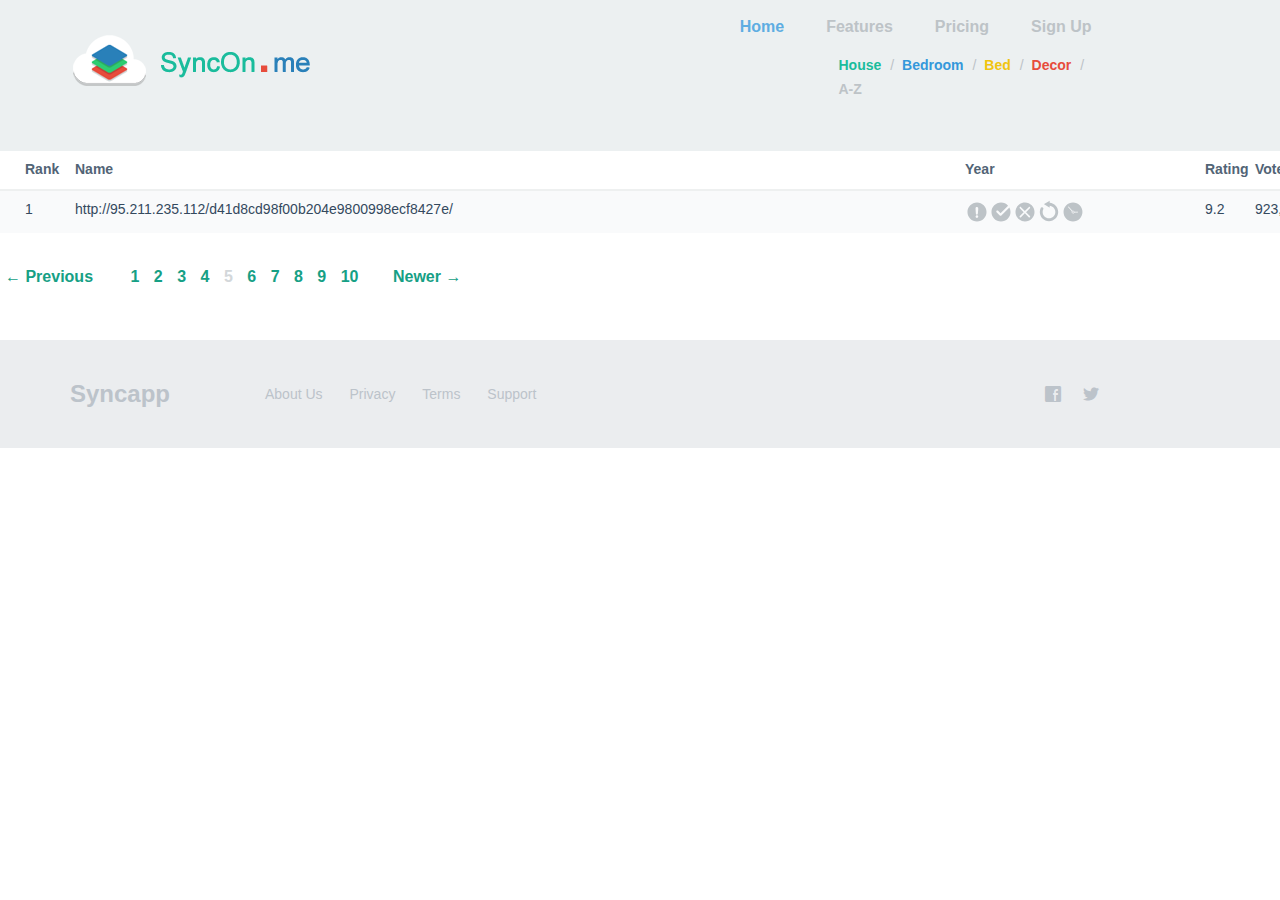
==== admin_zone.html @ dde955cc "Add wait icon and minor changes" ====
<!DOCTYPE html>
<html>
  <head>
    <meta http-equiv="Content-Type" content="text/html; charset=UTF-8">
    <script data-turbolinks-track="true" src="./libs/js/jquery.js"></script>
    <script data-turbolinks-track="true" src="https://maxcdn.bootstrapcdn.com/bootstrap/3.3.2/js/bootstrap.min.js"></script>
    <link rel="stylesheet" href="https://maxcdn.bootstrapcdn.com/bootstrap/3.3.2/css/bootstrap.min.css">
    <link data-turbolinks-track="true" href="./libs/css/flatuipro.css?body=1" media="all" rel="stylesheet">
    <style type="text/css"></style>
  </head>
  <body>
    <div style="background-color: #ECF0F1">
      <div class="container">
        <nav class="navbar navbar-default" role="navigation">
          <div class="row">
            <div class="col-xs-3 vcenter">
              <img alt="Cloud" src="./libs/img/logo.png">
            </div><!--
            --><div class="col-xs-8 vcenter">
              <div class="dropdown visible-xs pull-right">
                <div class="btn-group">
                  <button class="btn btn-primary">Dropdown</button>
                  <button class="btn btn-primary dropdown-toggle" data-toggle="dropdown">
                  <span class="caret"></span>
                  </button>
                  <ul class="dropdown-menu" role="menu">
                    <li><a href="#fakelink">Sub Menu Element</a></li>
                    <li><a href="#fakelink">Sub Menu Element</a></li>
                    <li><a href="#fakelink">Sub Menu Element</a></li>
                  </ul>
                </div>
              </div>
              <ul class="nav navbar-nav pull-right hidden-xs">
                <li class="active"><a href="#fakelink">Home</a></li>
                <li><a href="#fakelink">Features</a></li>
                <li><a href="#fakelink">Pricing</a></li>
                <li><a href="#fakelink">Sign Up</a></li>
              </ul>
              <div class="row" style="margin-top: -30px;">
                <div class="col-md-5 col-md-offset-7">
                  <div class="breadcrumb-text" style="margin-left: 21px;">
                    <ul style="font-size: 14px;">
                      <li><a href="#fakelink" class="text-primary">House</a></li>
                      <li><a href="#fakelink" class="text-info">Bedroom</a></li>
                      <li><a href="#fakelink" class="text-warning">Bed</a></li>
                      <li><a href="#fakelink" class="text-danger">Decor</a></li>
                      <li>A-Z</li>
                    </ul>
                  </div>
                </div>
              </div>
            </div>
          </div>
        </nav>
      </div>
    </div>
    <div class="container">
    </div>
    <div class="table-responsive">
      <table class="table table-striped table-hover table-fixed">
        <thead>
          <tr>
            <th width="40px">Rank</th>
            <th style="max-width: 200px">Name</th>
            <th width="240px">Year</th>
            <th width="40px">Rating</th>
            <th width="40px">Votes</th>
          </tr>
        </thead>
        <tbody>
          <tr>
            <td>1</td>
            <td style="overflow:hidden; text-overflow: ellipsis; max-width: 200px;">http://95.211.235.112/d41d8cd98f00b204e9800998ecf8427e/</td>
            <td><img src="./libs/img/alert.svg" width="24"><img src="./libs/img/done.svg" width="24"><img src="./libs/img/delete.svg" width="24"><img src="./libs/img/refresh.svg" width="24"><img src="./libs/img/wait.svg" width="24"></td>
            <td>9.2</td>
            <td>923,629</td>
          </tr>
        </tbody>
      </table>
    </div>
    <ul class="pagination-plain">
      <li class="previous"><a href="#fakelink">← Previous</a></li>
      <li><a href="#fakelink">1</a></li>
      <li><a href="#fakelink">2</a></li>
      <li><a href="#fakelink">3</a></li>
      <li><a href="#fakelink">4</a></li>
      <li class="active"><a href="#fakelink">5</a></li>
      <li><a href="#fakelink">6</a></li>
      <li><a href="#fakelink">7</a></li>
      <li><a href="#fakelink">8</a></li>
      <li><a href="#fakelink">9</a></li>
      <li><a href="#fakelink">10</a></li>
      <li class="next"><a href="#fakelink">Newer →</a></li>
    </ul>
    <div class="bottom-menu" style="margin-top: 50px">
      <div class="container">
        <div class="row">
          <div class="col-md-2 col-sm-2">
            <a href="#fakelink" class="bottom-menu-brand">Syncapp</a>
          </div>
          <div class="col-md-8 col-sm-8">
            <ul class="bottom-menu-list">
              <li><a href="#fakelink">About Us</a></li>
              <li><a href="#fakelink">Privacy</a></li>
              <li><a href="#fakelink">Terms</a></li>
              <li><a href="#fakelink">Support</a></li>
            </ul>
          </div>
          <div class="col-md-2 col-sm-2">
            <ul class="bottom-menu-iconic-list">
              <li><a href="#fakelink" class="fui-facebook"></a></li>
              <li><a href="#fakelink" class="fui-twitter"></a></li>
            </ul>
          </div>
        </div>
      </div>
    </div>
  </body>
</html>
---- libs/css/flatuipro.css ----
@font-face {
  font-family: 'Lato';
  src: url(/assets/lato/lato-black.eot);
  src: url(/assets/lato/lato-black.eot?#iefix) format('embedded-opentype'), url(/assets/lato/lato-black.woff) format('woff'), url(/assets/lato/lato-black.ttf) format('truetype'), url(/assets/lato/lato-black.svg#latoblack) format('svg');
  font-weight: 900;
  font-style: normal;
}
@font-face {
  font-family: 'Lato';
  src: url(/assets/lato/lato-bold.eot);
  src: url(/assets/lato/lato-bold.eot?#iefix) format('embedded-opentype'), url(/assets/lato/lato-bold.woff) format('woff'), url(/assets/lato/lato-bold.ttf) format('truetype'), url(/assets/lato/lato-bold.svg#latobold) format('svg');
  font-weight: bold;
  font-style: normal;
}
@font-face {
  font-family: 'Lato';
  src: url(/assets/lato/lato-bolditalic.eot);
  src: url(/assets/lato/lato-bolditalic.eot?#iefix) format('embedded-opentype'), url(/assets/lato/lato-bolditalic.woff) format('woff'), url(/assets/lato/lato-bolditalic.ttf) format('truetype'), url(/assets/lato/lato-bolditalic.svg#latobold-italic) format('svg');
  font-weight: bold;
  font-style: italic;
}
@font-face {
  font-family: 'Lato';
  src: url(/assets/lato/lato-italic.eot);
  src: url(/assets/lato/lato-italic.eot?#iefix) format('embedded-opentype'), url(/assets/lato/lato-italic.woff) format('woff'), url(/assets/lato/lato-italic.ttf) format('truetype'), url(/assets/lato/lato-italic.svg#latoitalic) format('svg');
  font-weight: normal;
  font-style: italic;
}
@font-face {
  font-family: 'Lato';
  src: url(/assets/lato/lato-light.eot);
  src: url(/assets/lato/lato-light.eot?#iefix) format('embedded-opentype'), url(/assets/lato/lato-light.woff) format('woff'), url(/assets/lato/lato-light.ttf) format('truetype'), url(/assets/lato/lato-light.svg#latolight) format('svg');
  font-weight: 300;
  font-style: normal;
}
@font-face {
  font-family: 'Lato';
  src: url(/assets/lato/lato-regular.eot);
  src: url(/assets/lato/lato-regular.eot?#iefix) format('embedded-opentype'), url(/assets/lato/lato-regular.woff) format('woff'), url(/assets/lato/lato-regular.ttf) format('truetype'), url(/assets/lato/lato-regular.svg#latoregular) format('svg');
  font-weight: normal;
  font-style: normal;
}
@font-face {
  font-family: 'Flat-UI-Pro-Icons';
  src: url(/libs/assets/flat-ui-pro-icons-regular.eot);
  src: url(/libs/assets/flat-ui-pro-icons-regular.eot?#iefix) format('embedded-opentype'), url(/libs/assets/flat-ui-pro-icons-regular.woff) format('woff'), url(/libs/assets/flat-ui-pro-icons-regular.ttf) format('truetype'), url(/libs/assets/flat-ui-pro-icons-regular.svg#flat-ui-pro-icons-regular) format('svg');
}
[class^="fui-"],
[class*="fui-"] {
  font-family: 'Flat-UI-Pro-Icons';
  speak: none;
  font-style: normal;
  font-weight: normal;
  font-variant: normal;
  text-transform: none;
  -webkit-font-smoothing: antialiased;
  -moz-osx-font-smoothing: grayscale;
}
.fui-triangle-up:before {
  content: "\e600";
}
.fui-triangle-down:before {
  content: "\e601";
}
.fui-triangle-up-small:before {
  content: "\e602";
}
.fui-triangle-down-small:before {
  content: "\e603";
}
.fui-triangle-left-large:before {
  content: "\e604";
}
.fui-triangle-right-large:before {
  content: "\e605";
}
.fui-arrow-left:before {
  content: "\e606";
}
.fui-arrow-right:before {
  content: "\e607";
}
.fui-plus:before {
  content: "\e608";
}
.fui-cross:before {
  content: "\e609";
}
.fui-check:before {
  content: "\e60a";
}
.fui-radio-unchecked:before {
  content: "\e60b";
}
.fui-radio-checked:before {
  content: "\e60c";
}
.fui-checkbox-unchecked:before {
  content: "\e60d";
}
.fui-checkbox-checked:before {
  content: "\e60e";
}
.fui-info-circle:before {
  content: "\e60f";
}
.fui-alert-circle:before {
  content: "\e610";
}
.fui-question-circle:before {
  content: "\e611";
}
.fui-check-circle:before {
  content: "\e612";
}
.fui-cross-circle:before {
  content: "\e613";
}
.fui-plus-circle:before {
  content: "\e614";
}
.fui-pause:before {
  content: "\e615";
}
.fui-play:before {
  content: "\e616";
}
.fui-volume:before {
  content: "\e617";
}
.fui-mute:before {
  content: "\e618";
}
.fui-resize:before {
  content: "\e619";
}
.fui-list:before {
  content: "\e61a";
}
.fui-list-thumbnailed:before {
  content: "\e61b";
}
.fui-list-small-thumbnails:before {
  content: "\e61c";
}
.fui-list-large-thumbnails:before {
  content: "\e61d";
}
.fui-list-numbered:before {
  content: "\e61e";
}
.fui-list-columned:before {
  content: "\e61f";
}
.fui-list-bulleted:before {
  content: "\e620";
}
.fui-window:before {
  content: "\e621";
}
.fui-windows:before {
  content: "\e622";
}
.fui-loop:before {
  content: "\e623";
}
.fui-cmd:before {
  content: "\e624";
}
.fui-mic:before {
  content: "\e625";
}
.fui-heart:before {
  content: "\e626";
}
.fui-location:before {
  content: "\e627";
}
.fui-new:before {
  content: "\e628";
}
.fui-video:before {
  content: "\e629";
}
.fui-photo:before {
  content: "\e62a";
}
.fui-time:before {
  content: "\e62b";
}
.fui-eye:before {
  content: "\e62c";
}
.fui-chat:before {
  content: "\e62d";
}
.fui-home:before {
  content: "\e62e";
}
.fui-upload:before {
  content: "\e62f";
}
.fui-search:before {
  content: "\e630";
}
.fui-user:before {
  content: "\e631";
}
.fui-mail:before {
  content: "\e632";
}
.fui-lock:before {
  content: "\e633";
}
.fui-power:before {
  content: "\e634";
}
.fui-calendar:before {
  content: "\e635";
}
.fui-gear:before {
  content: "\e636";
}
.fui-bookmark:before {
  content: "\e637";
}
.fui-exit:before {
  content: "\e638";
}
.fui-trash:before {
  content: "\e639";
}
.fui-folder:before {
  content: "\e63a";
}
.fui-bubble:before {
  content: "\e63b";
}
.fui-export:before {
  content: "\e63c";
}
.fui-calendar-solid:before {
  content: "\e63d";
}
.fui-star:before {
  content: "\e63e";
}
.fui-star-2:before {
  content: "\e63f";
}
.fui-credit-card:before {
  content: "\e640";
}
.fui-clip:before {
  content: "\e641";
}
.fui-link:before {
  content: "\e642";
}
.fui-tag:before {
  content: "\e643";
}
.fui-document:before {
  content: "\e644";
}
.fui-image:before {
  content: "\e645";
}
.fui-facebook:before {
  content: "\e646";
}
.fui-youtube:before {
  content: "\e647";
}
.fui-vimeo:before {
  content: "\e648";
}
.fui-twitter:before {
  content: "\e649";
}
.fui-spotify:before {
  content: "\e64a";
}
.fui-skype:before {
  content: "\e64b";
}
.fui-pinterest:before {
  content: "\e64c";
}
.fui-path:before {
  content: "\e64d";
}
.fui-linkedin:before {
  content: "\e64e";
}
.fui-google-plus:before {
  content: "\e64f";
}
.fui-dribbble:before {
  content: "\e650";
}
.fui-behance:before {
  content: "\e651";
}
.fui-stumbleupon:before {
  content: "\e652";
}
.fui-yelp:before {
  content: "\e653";
}
.fui-wordpress:before {
  content: "\e654";
}
.fui-windows-8:before {
  content: "\e655";
}
.fui-vine:before {
  content: "\e656";
}
.fui-tumblr:before {
  content: "\e657";
}
.fui-paypal:before {
  content: "\e658";
}
.fui-lastfm:before {
  content: "\e659";
}
.fui-instagram:before {
  content: "\e65a";
}
.fui-html5:before {
  content: "\e65b";
}
.fui-github:before {
  content: "\e65c";
}
.fui-foursquare:before {
  content: "\e65d";
}
.fui-dropbox:before {
  content: "\e65e";
}
.fui-android:before {
  content: "\e65f";
}
.fui-apple:before {
  content: "\e660";
}
body {
  font-family: "Lato", Helvetica, Arial, sans-serif;
  font-size: 18px;
  line-height: 1.72222;
  color: #34495e;
  background-color: #ffffff;
}
a {
  color: #16a085;
  text-decoration: none;
  transition: .25s;
}
a:hover,
a:focus {
  color: #1abc9c;
  text-decoration: none;
}
a:focus {
  outline: none;
}
.img-rounded {
  border-radius: 6px;
}
.img-thumbnail {
  padding: 4px;
  line-height: 1.72222;
  background-color: #ffffff;
  border: 2px solid #bdc3c7;
  border-radius: 6px;
  transition: all 0.25s ease-in-out;
  display: inline-block;
  max-width: 100%;
  height: auto;
}
.img-comment {
  font-size: 15px;
  line-height: 1.2;
  font-style: italic;
  margin: 24px 0;
}
h1,
h2,
h3,
h4,
h5,
h6,
.h1,
.h2,
.h3,
.h4,
.h5,
.h6 {
  font-family: inherit;
  font-weight: 700;
  line-height: 1.1;
  color: inherit;
}
h1 small,
h2 small,
h3 small,
h4 small,
h5 small,
h6 small,
.h1 small,
.h2 small,
.h3 small,
.h4 small,
.h5 small,
.h6 small {
  color: #e7e9ec;
}
h1,
h2,
h3 {
  margin-top: 30px;
  margin-bottom: 15px;
}
h4,
h5,
h6 {
  margin-top: 15px;
  margin-bottom: 15px;
}
h6 {
  font-weight: normal;
}
h1,
.h1 {
  font-size: 61px;
}
h2,
.h2 {
  font-size: 53px;
}
h3,
.h3 {
  font-size: 40px;
}
h4,
.h4 {
  font-size: 29px;
}
h5,
.h5 {
  font-size: 28px;
}
h6,
.h6 {
  font-size: 24px;
}
p {
  font-size: 18px;
  line-height: 1.72222;
  margin: 0 0 15px;
}
.lead {
  margin-bottom: 30px;
  font-size: 28px;
  line-height: 1.46428571;
  font-weight: 300;
}
@media (min-width: 768px) {
  .lead {
    font-size: 30.006px;
  }
}
small,
.small {
  font-size: 83%;
  line-height: 2.067;
}
.text-muted {
  color: #bdc3c7;
}
.text-inverse {
  color: #ffffff;
}
.text-primary {
  color: #1abc9c;
}
a.text-primary:hover {
  color: #148f77;
}
.text-warning {
  color: #f1c40f;
}
a.text-warning:hover {
  color: #c29d0b;
}
.text-danger {
  color: #e74c3c;
}
a.text-danger:hover {
  color: #d62c1a;
}
.text-success {
  color: #2ecc71;
}
a.text-success:hover {
  color: #25a25a;
}
.text-info {
  color: #3498db;
}
a.text-info:hover {
  color: #217dbb;
}
.bg-primary {
  color: #ffffff;
  background-color: #34495e;
}
a.bg-primary:hover {
  background-color: #222f3d;
}
.bg-success {
  background-color: #dff0d8;
}
a.bg-success:hover {
  background-color: #c1e2b3;
}
.bg-info {
  background-color: #d9edf7;
}
a.bg-info:hover {
  background-color: #afd9ee;
}
.bg-warning {
  background-color: #fcf8e3;
}
a.bg-warning:hover {
  background-color: #f7ecb5;
}
.bg-danger {
  background-color: #f2dede;
}
a.bg-danger:hover {
  background-color: #e4b9b9;
}
.page-header {
  padding-bottom: 14px;
  margin: 60px 0 30px;
  border-bottom: 2px solid #e7e9ec;
}
ul,
ol {
  margin-bottom: 15px;
}
dl {
  margin-bottom: 30px;
}
dt,
dd {
  line-height: 1.72222;
}
@media (min-width: 768px) {
  .dl-horizontal dt {
    width: 160px;
  }
  .dl-horizontal dd {
    margin-left: 180px;
  }
}
abbr[title],
abbr[data-original-title] {
  border-bottom: 1px dotted #bdc3c7;
}
blockquote {
  border-left: 3px solid #e7e9ec;
  padding: 0 0 0 16px;
  margin: 0 0 30px;
}
blockquote p {
  font-size: 20px;
  line-height: 1.55;
  font-weight: normal;
  margin-bottom: .4em;
}
blockquote small,
blockquote .small {
  font-size: 18px;
  line-height: 1.72222;
  font-style: italic;
  color: inherit;
}
blockquote small:before,
blockquote .small:before {
  content: "";
}
blockquote.pull-right {
  padding-right: 16px;
  padding-left: 0;
  border-right: 3px solid #e7e9ec;
  border-left: 0;
}
blockquote.pull-right small:after {
  content: "";
}
address {
  margin-bottom: 30px;
  line-height: 1.72222;
}
sub,
sup {
  font-size: 70%;
}
code,
kbd,
pre,
samp {
  font-family: Monaco, Menlo, Consolas, "Courier New", monospace;
}
code {
  padding: 2px 6px;
  font-size: 85%;
  color: #c7254e;
  background-color: #f9f2f4;
  border-radius: 4px;
}
kbd {
  padding: 2px 6px;
  font-size: 85%;
  color: #ffffff;
  background-color: #34495e;
  border-radius: 4px;
  box-shadow: none;
}
pre {
  padding: 8px;
  margin: 0 0 15px;
  font-size: 13px;
  line-height: 1.72222;
  color: inherit;
  background-color: #ffffff;
  border: 2px solid #e7e9ec;
  border-radius: 6px;
  white-space: pre;
}
.pre-scrollable {
  max-height: 340px;
}
.thumbnail {
  display: block;
  padding: 4px;
  margin-bottom: 5px;
  line-height: 1.72222;
  background-color: #ffffff;
  border: 2px solid #bdc3c7;
  border-radius: 6px;
  transition: all 0.25s ease-in-out;
}
.thumbnail > img,
.thumbnail a > img {
  display: block;
  max-width: 100%;
  height: auto;
  margin-left: auto;
  margin-right: auto;
}
a.thumbnail:hover,
a.thumbnail:focus,
a.thumbnail.active {
  border-color: #16a085;
}
.thumbnail .caption {
  padding: 9px;
  color: #34495e;
}
.btn {
  border: none;
  font-size: 15px;
  font-weight: normal;
  line-height: 1.4;
  border-radius: 4px;
  padding: 10px 15px;
  -webkit-font-smoothing: subpixel-antialiased;
  transition: border 0.25s linear, color 0.25s linear, background-color 0.25s linear;
}
.btn:hover,
.btn:focus {
  outline: none;
  color: #ffffff;
}
.btn:active,
.btn.active {
  outline: none;
  box-shadow: none;
}
.btn:focus:active {
  outline: none;
}
.btn.disabled,
.btn[disabled],
fieldset[disabled] .btn {
  background-color: #bdc3c7;
  color: rgba(255, 255, 255, 0.75);
  opacity: 0.7;
  filter: alpha(opacity=70);
}
.btn [class^="fui-"] {
  margin: 0 1px;
  position: relative;
  line-height: 1;
  top: 1px;
}
.btn-xs.btn [class^="fui-"] {
  font-size: 11px;
  top: 0;
}
.btn-hg.btn [class^="fui-"] {
  top: 2px;
}
.btn-default {
  color: #ffffff;
  background-color: #bdc3c7;
}
.btn-default:hover,
.btn-default.hover,
.btn-default:focus,
.btn-default:active,
.btn-default.active,
.open > .dropdown-toggle.btn-default {
  color: #ffffff;
  background-color: #cacfd2;
  border-color: #cacfd2;
}
.btn-default:active,
.btn-default.active,
.open > .dropdown-toggle.btn-default {
  background: #a1a6a9;
  border-color: #a1a6a9;
}
.btn-default.disabled,
.btn-default[disabled],
fieldset[disabled] .btn-default,
.btn-default.disabled:hover,
.btn-default[disabled]:hover,
fieldset[disabled] .btn-default:hover,
.btn-default.disabled.hover,
.btn-default[disabled].hover,
fieldset[disabled] .btn-default.hover,
.btn-default.disabled:focus,
.btn-default[disabled]:focus,
fieldset[disabled] .btn-default:focus,
.btn-default.disabled:active,
.btn-default[disabled]:active,
fieldset[disabled] .btn-default:active,
.btn-default.disabled.active,
.btn-default[disabled].active,
fieldset[disabled] .btn-default.active {
  background-color: #bdc3c7;
  border-color: #bdc3c7;
}
.btn-default .badge {
  color: #bdc3c7;
  background-color: #ffffff;
}

/* @@@@@@ Add new button style btn-green @@@@@@ */

.btn-green {
  color: #1abc9c;
  background-color: #1abc9c;
}

.btn-green:hover,
.btn-green.hover,
.btn-green:focus,
.btn-green:active,
.btn-green.active,
.open > .dropdown-toggle.btn-green {
  color: #ffffff;
  background-color: #cacfd2;
  border-color: #cacfd2;
}
.btn-green:active,
.btn-green.active,
.open > .dropdown-toggle.btn-green {
  background: #a1a6a9;
  border-color: #a1a6a9;
}
.btn-green.disabled,
.btn-green[disabled],
fieldset[disabled] .btn-green,
.btn-green.disabled:hover,
.btn-green[disabled]:hover,
fieldset[disabled] .btn-green:hover,
.btn-green.disabled.hover,
.btn-green[disabled].hover,
fieldset[disabled] .btn-green.hover,
.btn-green.disabled:focus,
.btn-green[disabled]:focus,
fieldset[disabled] .btn-green:focus,
.btn-green.disabled:active,
.btn-green[disabled]:active,
fieldset[disabled] .btn-green:active,
.btn-green.disabled.active,
.btn-green[disabled].active,
fieldset[disabled] .btn-green.active {
  background-color: #bdc3c7;
  border-color: #bdc3c7;
}
.btn-green .badge {
  color: #bdc3c7;
  background-color: #ffffff;
}

/* @@@@@@ btn-green END @@@@@@ */

.btn-primary {
  color: #ffffff;
  background-color: #1abc9c;
}
.btn-primary:hover,
.btn-primary.hover,
.btn-primary:focus,
.btn-primary:active,
.btn-primary.active,
.open > .dropdown-toggle.btn-primary {
  color: #ffffff;
  background-color: #48c9b0;
  border-color: #48c9b0;
}
.btn-primary:active,
.btn-primary.active,
.open > .dropdown-toggle.btn-primary {
  background: #16a085;
  border-color: #16a085;
}
.btn-primary.disabled,
.btn-primary[disabled],
fieldset[disabled] .btn-primary,
.btn-primary.disabled:hover,
.btn-primary[disabled]:hover,
fieldset[disabled] .btn-primary:hover,
.btn-primary.disabled.hover,
.btn-primary[disabled].hover,
fieldset[disabled] .btn-primary.hover,
.btn-primary.disabled:focus,
.btn-primary[disabled]:focus,
fieldset[disabled] .btn-primary:focus,
.btn-primary.disabled:active,
.btn-primary[disabled]:active,
fieldset[disabled] .btn-primary:active,
.btn-primary.disabled.active,
.btn-primary[disabled].active,
fieldset[disabled] .btn-primary.active {
  background-color: #bdc3c7;
  border-color: #1abc9c;
}
.btn-primary .badge {
  color: #1abc9c;
  background-color: #ffffff;
}
.btn-info {
  color: #ffffff;
  background-color: #3498db;
}
.btn-info:hover,
.btn-info.hover,
.btn-info:focus,
.btn-info:active,
.btn-info.active,
.open > .dropdown-toggle.btn-info {
  color: #ffffff;
  background-color: #5dade2;
  border-color: #5dade2;
}
.btn-info:active,
.btn-info.active,
.open > .dropdown-toggle.btn-info {
  background: #2c81ba;
  border-color: #2c81ba;
}
.btn-info.disabled,
.btn-info[disabled],
fieldset[disabled] .btn-info,
.btn-info.disabled:hover,
.btn-info[disabled]:hover,
fieldset[disabled] .btn-info:hover,
.btn-info.disabled.hover,
.btn-info[disabled].hover,
fieldset[disabled] .btn-info.hover,
.btn-info.disabled:focus,
.btn-info[disabled]:focus,
fieldset[disabled] .btn-info:focus,
.btn-info.disabled:active,
.btn-info[disabled]:active,
fieldset[disabled] .btn-info:active,
.btn-info.disabled.active,
.btn-info[disabled].active,
fieldset[disabled] .btn-info.active {
  background-color: #bdc3c7;
  border-color: #3498db;
}
.btn-info .badge {
  color: #3498db;
  background-color: #ffffff;
}
.btn-danger {
  color: #ffffff;
  background-color: #e74c3c;
}
.btn-danger:hover,
.btn-danger.hover,
.btn-danger:focus,
.btn-danger:active,
.btn-danger.active,
.open > .dropdown-toggle.btn-danger {
  color: #ffffff;
  background-color: #ec7063;
  border-color: #ec7063;
}
.btn-danger:active,
.btn-danger.active,
.open > .dropdown-toggle.btn-danger {
  background: #c44133;
  border-color: #c44133;
}
.btn-danger.disabled,
.btn-danger[disabled],
fieldset[disabled] .btn-danger,
.btn-danger.disabled:hover,
.btn-danger[disabled]:hover,
fieldset[disabled] .btn-danger:hover,
.btn-danger.disabled.hover,
.btn-danger[disabled].hover,
fieldset[disabled] .btn-danger.hover,
.btn-danger.disabled:focus,
.btn-danger[disabled]:focus,
fieldset[disabled] .btn-danger:focus,
.btn-danger.disabled:active,
.btn-danger[disabled]:active,
fieldset[disabled] .btn-danger:active,
.btn-danger.disabled.active,
.btn-danger[disabled].active,
fieldset[disabled] .btn-danger.active {
  background-color: #bdc3c7;
  border-color: #e74c3c;
}
.btn-danger .badge {
  color: #e74c3c;
  background-color: #ffffff;
}
.btn-success {
  color: #ffffff;
  background-color: #2ecc71;
}
.btn-success:hover,
.btn-success.hover,
.btn-success:focus,
.btn-success:active,
.btn-success.active,
.open > .dropdown-toggle.btn-success {
  color: #ffffff;
  background-color: #58d68d;
  border-color: #58d68d;
}
.btn-success:active,
.btn-success.active,
.open > .dropdown-toggle.btn-success {
  background: #27ad60;
  border-color: #27ad60;
}
.btn-success.disabled,
.btn-success[disabled],
fieldset[disabled] .btn-success,
.btn-success.disabled:hover,
.btn-success[disabled]:hover,
fieldset[disabled] .btn-success:hover,
.btn-success.disabled.hover,
.btn-success[disabled].hover,
fieldset[disabled] .btn-success.hover,
.btn-success.disabled:focus,
.btn-success[disabled]:focus,
fieldset[disabled] .btn-success:focus,
.btn-success.disabled:active,
.btn-success[disabled]:active,
fieldset[disabled] .btn-success:active,
.btn-success.disabled.active,
.btn-success[disabled].active,
fieldset[disabled] .btn-success.active {
  background-color: #bdc3c7;
  border-color: #2ecc71;
}
.btn-success .badge {
  color: #2ecc71;
  background-color: #ffffff;
}
.btn-warning {
  color: #ffffff;
  background-color: #f1c40f;
}
.btn-warning:hover,
.btn-warning.hover,
.btn-warning:focus,
.btn-warning:active,
.btn-warning.active,
.open > .dropdown-toggle.btn-warning {
  color: #ffffff;
  background-color: #f4d313;
  border-color: #f4d313;
}
.btn-warning:active,
.btn-warning.active,
.open > .dropdown-toggle.btn-warning {
  background: #cda70d;
  border-color: #cda70d;
}
.btn-warning.disabled,
.btn-warning[disabled],
fieldset[disabled] .btn-warning,
.btn-warning.disabled:hover,
.btn-warning[disabled]:hover,
fieldset[disabled] .btn-warning:hover,
.btn-warning.disabled.hover,
.btn-warning[disabled].hover,
fieldset[disabled] .btn-warning.hover,
.btn-warning.disabled:focus,
.btn-warning[disabled]:focus,
fieldset[disabled] .btn-warning:focus,
.btn-warning.disabled:active,
.btn-warning[disabled]:active,
fieldset[disabled] .btn-warning:active,
.btn-warning.disabled.active,
.btn-warning[disabled].active,
fieldset[disabled] .btn-warning.active {
  background-color: #bdc3c7;
  border-color: #f1c40f;
}
.btn-warning .badge {
  color: #f1c40f;
  background-color: #ffffff;
}
.btn-inverse {
  color: #ffffff;
  background-color: #34495e;
}
.btn-inverse:hover,
.btn-inverse.hover,
.btn-inverse:focus,
.btn-inverse:active,
.btn-inverse.active,
.open > .dropdown-toggle.btn-inverse {
  color: #ffffff;
  background-color: #415b76;
  border-color: #415b76;
}
.btn-inverse:active,
.btn-inverse.active,
.open > .dropdown-toggle.btn-inverse {
  background: #2c3e50;
  border-color: #2c3e50;
}
.btn-inverse.disabled,
.btn-inverse[disabled],
fieldset[disabled] .btn-inverse,
.btn-inverse.disabled:hover,
.btn-inverse[disabled]:hover,
fieldset[disabled] .btn-inverse:hover,
.btn-inverse.disabled.hover,
.btn-inverse[disabled].hover,
fieldset[disabled] .btn-inverse.hover,
.btn-inverse.disabled:focus,
.btn-inverse[disabled]:focus,
fieldset[disabled] .btn-inverse:focus,
.btn-inverse.disabled:active,
.btn-inverse[disabled]:active,
fieldset[disabled] .btn-inverse:active,
.btn-inverse.disabled.active,
.btn-inverse[disabled].active,
fieldset[disabled] .btn-inverse.active {
  background-color: #bdc3c7;
  border-color: #34495e;
}
.btn-inverse .badge {
  color: #34495e;
  background-color: #ffffff;
}
.btn-embossed {
  box-shadow: inset 0 -2px 0 rgba(0, 0, 0, 0.15);
}
.btn-embossed.active,
.btn-embossed:active {
  box-shadow: inset 0 2px 0 rgba(0, 0, 0, 0.15);
}
.btn-wide {
  min-width: 140px;
  padding-left: 30px;
  padding-right: 30px;
}
.btn-link {
  color: #16a085;
}
.btn-link:hover,
.btn-link:focus {
  color: #1abc9c;
  text-decoration: underline;
  background-color: transparent;
}
.btn-link[disabled]:hover,
fieldset[disabled] .btn-link:hover,
.btn-link[disabled]:focus,
fieldset[disabled] .btn-link:focus {
  color: #bdc3c7;
  text-decoration: none;
}
.btn-hg,
.btn-group-hg > .btn {
  padding: 13px 20px;
  font-size: 22px;
  line-height: 1.227;
  border-radius: 6px;
}
.btn-lg,
.btn-group-lg > .btn {
  padding: 10px 19px;
  font-size: 17px;
  line-height: 1.471;
  border-radius: 6px;
}
.btn-sm,
.btn-group-sm > .btn {
  padding: 9px 13px;
  font-size: 13px;
  line-height: 1.385;
  border-radius: 4px;
}
.btn-xs,
.btn-group-xs > .btn {
  padding: 6px 9px;
  font-size: 12px;
  line-height: 1.083;
  border-radius: 3px;
}
.btn-tip {
  font-weight: 300;
  padding-left: 10px;
  font-size: 92%;
}
.btn-block {
  white-space: normal;
}
[class*="btn-social-"] {
  padding: 10px 15px;
  font-size: 13px;
  line-height: 1.077;
  border-radius: 4px;
}
.btn-social-pinterest {
  color: #ffffff;
  background-color: #cb2028;
}
.btn-social-pinterest:hover,
.btn-social-pinterest:focus {
  background-color: #d54d53;
}
.btn-social-pinterest:active,
.btn-social-pinterest.active {
  background-color: #ad1b22;
}
.btn-social-linkedin {
  color: #ffffff;
  background-color: #0072b5;
}
.btn-social-linkedin:hover,
.btn-social-linkedin:focus {
  background-color: #338ec4;
}
.btn-social-linkedin:active,
.btn-social-linkedin.active {
  background-color: #00619a;
}
.btn-social-stumbleupon {
  color: #ffffff;
  background-color: #ed4a13;
}
.btn-social-stumbleupon:hover,
.btn-social-stumbleupon:focus {
  background-color: #f16e42;
}
.btn-social-stumbleupon:active,
.btn-social-stumbleupon.active {
  background-color: #c93f10;
}
.btn-social-googleplus {
  color: #ffffff;
  background-color: #2d2d2d;
}
.btn-social-googleplus:hover,
.btn-social-googleplus:focus {
  background-color: #575757;
}
.btn-social-googleplus:active,
.btn-social-googleplus.active {
  background-color: #262626;
}
.btn-social-facebook {
  color: #ffffff;
  background-color: #2f4b93;
}
.btn-social-facebook:hover,
.btn-social-facebook:focus {
  background-color: #596fa9;
}
.btn-social-facebook:active,
.btn-social-facebook.active {
  background-color: #28407d;
}
.btn-social-twitter {
  color: #ffffff;
  background-color: #00bdef;
}
.btn-social-twitter:hover,
.btn-social-twitter:focus {
  background-color: #33caf2;
}
.btn-social-twitter:active,
.btn-social-twitter.active {
  background-color: #00a1cb;
}
.btn-group > .btn + .btn {
  margin-left: 0;
}
.btn-group > .btn + .dropdown-toggle {
  border-left: 2px solid rgba(52, 73, 94, 0.15);
  padding: 10px 12px;
}
.btn-group > .btn + .dropdown-toggle .caret {
  margin-left: 3px;
  margin-right: 3px;
}
.btn-group > .btn.btn-gh + .dropdown-toggle .caret {
  margin-left: 7px;
  margin-right: 7px;
}
.btn-group > .btn.btn-sm + .dropdown-toggle .caret {
  margin-left: 0;
  margin-right: 0;
}
.dropdown-toggle .caret {
  margin-left: 8px;
}
.btn-group-xs > .btn + .dropdown-toggle {
  padding: 6px 9px;
}
.btn-group-sm > .btn + .dropdown-toggle {
  padding: 9px 13px;
}
.btn-group-lg > .btn + .dropdown-toggle {
  padding: 10px 19px;
}
.btn-group-hg > .btn + .dropdown-toggle {
  padding: 13px 20px;
}
.btn-xs .caret {
  border-width: 6px 4px 0;
  border-bottom-width: 0;
}
.btn-lg .caret {
  border-width: 8px 6px 0;
  border-bottom-width: 0;
}
.dropup .btn-lg .caret {
  border-width: 0 6px 8px;
}
.dropup .btn-xs .caret {
  border-width: 0 4px 6px;
}
.btn-group > .btn,
.btn-group > .dropdown-menu,
.btn-group > .popover {
  font-weight: 400;
}
.btn-group:focus .dropdown-toggle {
  outline: none;
  transition: .25s;
}
.btn-group.open .dropdown-toggle {
  color: rgba(255, 255, 255, 0.75);
  box-shadow: none;
}
.btn-toolbar .btn.active {
  color: #ffffff;
}
.btn-toolbar .btn > [class^="fui-"] {
  font-size: 16px;
  margin: 0 1px;
}
legend {
  display: block;
  width: 100%;
  padding: 0;
  margin-bottom: 15px;
  font-size: 24px;
  line-height: inherit;
  color: inherit;
  border-bottom: none;
}
textarea {
  font-size: 20px;
  line-height: 24px;
  padding: 5px 11px;
}
input[type="search"] {
  -webkit-appearance: none !important;
}
label {
  font-weight: normal;
  font-size: 15px;
  line-height: 2.4;
}
.form-control::-moz-placeholder,
.select2-search input[type="text"]::-moz-placeholder {
  color: #b2bcc5;
  opacity: 1;
}
.form-control:-ms-input-placeholder,
.select2-search input[type="text"]:-ms-input-placeholder {
  color: #b2bcc5;
}
.form-control::-webkit-input-placeholder,
.select2-search input[type="text"]::-webkit-input-placeholder {
  color: #b2bcc5;
}
.form-control,
.select2-search input[type="text"] {
  border: 2px solid #bdc3c7;
  color: #34495e;
  font-family: "Lato", Helvetica, Arial, sans-serif;
  font-size: 15px;
  line-height: 1.467;
  padding: 8px 12px;
  height: 42px;
  border-radius: 6px;
  box-shadow: none;
  transition: border 0.25s linear, color 0.25s linear, background-color 0.25s linear;
}
.form-group.focus .form-control,
.form-control:focus,
.form-group.focus .select2-search input[type="text"],
.select2-search input[type="text"]:focus {
  border-color: #3498db;
  outline: 0;
  box-shadow: none;
}
.form-control[disabled],
.form-control[readonly],
fieldset[disabled] .form-control,
.select2-search input[type="text"][disabled],
.select2-search input[type="text"][readonly],
fieldset[disabled] .select2-search input[type="text"] {
  background-color: #f4f6f6;
  border-color: #d5dbdb;
  color: #d5dbdb;
  cursor: default;
  opacity: 0.7;
  filter: alpha(opacity=70);
}
.form-control.flat,
.select2-search input[type="text"].flat {
  border-color: transparent;
}
.form-control.flat:hover,
.select2-search input[type="text"].flat:hover {
  border-color: #bdc3c7;
}
.form-control.flat:focus,
.select2-search input[type="text"].flat:focus {
  border-color: #1abc9c;
}
.input-sm,
.form-horizontal .form-group-sm .form-control,
.select2-search input[type="text"],
.form-horizontal .form-group-sm .select2-search input[type="text"] {
  height: 35px;
  padding: 6px 10px;
  font-size: 13px;
  line-height: 1.462;
  border-radius: 6px;
}
select.input-sm,
select.select2-search input[type="text"] {
  height: 35px;
  line-height: 35px;
}
textarea.input-sm,
select[multiple].input-sm,
textarea.select2-search input[type="text"],
select[multiple].select2-search input[type="text"] {
  height: auto;
}
.input-lg,
.form-horizontal .form-group-lg .form-control,
.form-horizontal .form-group-lg .select2-search input[type="text"] {
  height: 45px;
  padding: 10px 15px;
  font-size: 17px;
  line-height: 1.235;
  border-radius: 6px;
}
select.input-lg {
  height: 45px;
  line-height: 45px;
}
textarea.input-lg,
select[multiple].input-lg {
  height: auto;
}
.input-hg,
.form-horizontal .form-group-hg .form-control,
.form-horizontal .form-group-hg .select2-search input[type="text"] {
  height: 53px;
  padding: 10px 16px;
  font-size: 22px;
  line-height: 1.318;
  border-radius: 6px;
}
select.input-hg {
  height: 53px;
  line-height: 53px;
}
textarea.input-hg,
select[multiple].input-hg {
  height: auto;
}
.form-control-feedback {
  position: absolute;
  top: 2px;
  right: 2px;
  margin-top: 1px;
  line-height: 36px;
  font-size: 17px;
  color: #b2bcc5;
  background-color: transparent;
  padding: 0 12px 0 0;
  border-radius: 6px;
}
.input-hg + .form-control-feedback {
  font-size: 20px;
  line-height: 48px;
  padding-right: 16px;
  width: auto;
  height: 48px;
}
.input-lg + .form-control-feedback {
  font-size: 18px;
  line-height: 40px;
  width: auto;
  height: 40px;
  padding-right: 15px;
}
.input-sm + .form-control-feedback,
.select2-search input[type="text"] + .form-control-feedback {
  line-height: 29px;
  height: 29px;
  width: auto;
  padding-right: 10px;
}
.has-success .help-block,
.has-success .control-label,
.has-success .radio,
.has-success .checkbox,
.has-success .radio-inline,
.has-success .checkbox-inline {
  color: #2ecc71;
}
.has-success .form-control,
.has-success .select2-search input[type="text"] {
  color: #2ecc71;
  border-color: #2ecc71;
  box-shadow: none;
}
.has-success .form-control::-moz-placeholder,
.has-success .select2-search input[type="text"]::-moz-placeholder {
  color: #2ecc71;
  opacity: 1;
}
.has-success .form-control:-ms-input-placeholder,
.has-success .select2-search input[type="text"]:-ms-input-placeholder {
  color: #2ecc71;
}
.has-success .form-control::-webkit-input-placeholder,
.has-success .select2-search input[type="text"]::-webkit-input-placeholder {
  color: #2ecc71;
}
.has-success .form-control:focus,
.has-success .select2-search input[type="text"]:focus {
  border-color: #2ecc71;
  box-shadow: none;
}
.has-success .input-group-addon {
  color: #2ecc71;
  border-color: #2ecc71;
  background-color: #ffffff;
}
.has-success .form-control-feedback {
  color: #2ecc71;
}
.has-warning .help-block,
.has-warning .control-label,
.has-warning .radio,
.has-warning .checkbox,
.has-warning .radio-inline,
.has-warning .checkbox-inline {
  color: #f1c40f;
}
.has-warning .form-control,
.has-warning .select2-search input[type="text"] {
  color: #f1c40f;
  border-color: #f1c40f;
  box-shadow: none;
}
.has-warning .form-control::-moz-placeholder,
.has-warning .select2-search input[type="text"]::-moz-placeholder {
  color: #f1c40f;
  opacity: 1;
}
.has-warning .form-control:-ms-input-placeholder,
.has-warning .select2-search input[type="text"]:-ms-input-placeholder {
  color: #f1c40f;
}
.has-warning .form-control::-webkit-input-placeholder,
.has-warning .select2-search input[type="text"]::-webkit-input-placeholder {
  color: #f1c40f;
}
.has-warning .form-control:focus,
.has-warning .select2-search input[type="text"]:focus {
  border-color: #f1c40f;
  box-shadow: none;
}
.has-warning .input-group-addon {
  color: #f1c40f;
  border-color: #f1c40f;
  background-color: #ffffff;
}
.has-warning .form-control-feedback {
  color: #f1c40f;
}
.has-error .help-block,
.has-error .control-label,
.has-error .radio,
.has-error .checkbox,
.has-error .radio-inline,
.has-error .checkbox-inline {
  color: #e74c3c;
}
.has-error .form-control,
.has-error .select2-search input[type="text"] {
  color: #e74c3c;
  border-color: #e74c3c;
  box-shadow: none;
}
.has-error .form-control::-moz-placeholder,
.has-error .select2-search input[type="text"]::-moz-placeholder {
  color: #e74c3c;
  opacity: 1;
}
.has-error .form-control:-ms-input-placeholder,
.has-error .select2-search input[type="text"]:-ms-input-placeholder {
  color: #e74c3c;
}
.has-error .form-control::-webkit-input-placeholder,
.has-error .select2-search input[type="text"]::-webkit-input-placeholder {
  color: #e74c3c;
}
.has-error .form-control:focus,
.has-error .select2-search input[type="text"]:focus {
  border-color: #e74c3c;
  box-shadow: none;
}
.has-error .input-group-addon {
  color: #e74c3c;
  border-color: #e74c3c;
  background-color: #ffffff;
}
.has-error .form-control-feedback {
  color: #e74c3c;
}
.form-control[disabled] + .form-control-feedback,
.form-control[readonly] + .form-control-feedback,
fieldset[disabled] .form-control + .form-control-feedback,
.form-control.disabled + .form-control-feedback,
.select2-search input[type="text"][disabled] + .form-control-feedback,
.select2-search input[type="text"][readonly] + .form-control-feedback,
fieldset[disabled] .select2-search input[type="text"] + .form-control-feedback,
.select2-search input[type="text"].disabled + .form-control-feedback {
  color: #d5dbdb;
  background-color: transparent;
  opacity: 0.7;
  filter: alpha(opacity=70);
}
.help-block {
  font-size: 14px;
  margin-bottom: 5px;
  color: #6b7a88;
}
.form-group {
  position: relative;
  margin-bottom: 20px;
}
.form-horizontal .radio,
.form-horizontal .checkbox,
.form-horizontal .radio-inline,
.form-horizontal .checkbox-inline {
  margin-top: 0;
  margin-bottom: 0;
  padding-top: 0;
}
@media (min-width: 768px) {
  .form-horizontal .control-label {
    padding-top: 3px;
    padding-bottom: 3px;
  }
}
.form-horizontal .form-group {
  margin-left: -15px;
  margin-right: -15px;
}
.form-horizontal .form-control-static {
  padding-top: 6px;
  padding-bottom: 6px;
}
@media (min-width: 768px) {
  .form-horizontal .form-group-hg .control-label {
    font-size: 22px;
    padding-top: 2px;
    padding-bottom: 0;
  }
}
@media (min-width: 768px) {
  .form-horizontal .form-group-lg .control-label {
    font-size: 17px;
    padding-top: 3px;
    padding-bottom: 2px;
  }
}
@media (min-width: 768px) {
  .form-horizontal .form-group-sm .control-label {
    font-size: 13px;
    padding-top: 2px;
    padding-bottom: 2px;
  }
}
.input-group .form-control,
.input-group .select2-search input[type="text"] {
  position: static;
}
.input-group-hg > .form-control,
.input-group-hg > .input-group-addon,
.input-group-hg > .input-group-btn > .btn,
.input-group-hg > .select2-search input[type="text"] {
  height: 53px;
  padding: 10px 16px;
  font-size: 22px;
  line-height: 1.318;
  border-radius: 6px;
}
select.input-group-hg > .form-control,
select.input-group-hg > .input-group-addon,
select.input-group-hg > .input-group-btn > .btn,
select.input-group-hg > .select2-search input[type="text"] {
  height: 53px;
  line-height: 53px;
}
textarea.input-group-hg > .form-control,
textarea.input-group-hg > .input-group-addon,
textarea.input-group-hg > .input-group-btn > .btn,
select[multiple].input-group-hg > .form-control,
select[multiple].input-group-hg > .input-group-addon,
select[multiple].input-group-hg > .input-group-btn > .btn,
textarea.input-group-hg > .select2-search input[type="text"],
select[multiple].input-group-hg > .select2-search input[type="text"] {
  height: auto;
}
.input-group-lg > .form-control,
.input-group-lg > .input-group-addon,
.input-group-lg > .input-group-btn > .btn,
.input-group-lg > .select2-search input[type="text"] {
  height: 45px;
  padding: 10px 15px;
  font-size: 17px;
  line-height: 1.235;
  border-radius: 6px;
}
select.input-group-lg > .form-control,
select.input-group-lg > .input-group-addon,
select.input-group-lg > .input-group-btn > .btn,
select.input-group-lg > .select2-search input[type="text"] {
  height: 45px;
  line-height: 45px;
}
textarea.input-group-lg > .form-control,
textarea.input-group-lg > .input-group-addon,
textarea.input-group-lg > .input-group-btn > .btn,
select[multiple].input-group-lg > .form-control,
select[multiple].input-group-lg > .input-group-addon,
select[multiple].input-group-lg > .input-group-btn > .btn,
textarea.input-group-lg > .select2-search input[type="text"],
select[multiple].input-group-lg > .select2-search input[type="text"] {
  height: auto;
}
.input-group-sm > .form-control,
.input-group-sm > .input-group-addon,
.input-group-sm > .input-group-btn > .btn,
.input-group-sm > .select2-search input[type="text"] {
  height: 35px;
  padding: 6px 10px;
  font-size: 13px;
  line-height: 1.462;
  border-radius: 6px;
}
select.input-group-sm > .form-control,
select.input-group-sm > .input-group-addon,
select.input-group-sm > .input-group-btn > .btn,
select.input-group-sm > .select2-search input[type="text"] {
  height: 35px;
  line-height: 35px;
}
textarea.input-group-sm > .form-control,
textarea.input-group-sm > .input-group-addon,
textarea.input-group-sm > .input-group-btn > .btn,
select[multiple].input-group-sm > .form-control,
select[multiple].input-group-sm > .input-group-addon,
select[multiple].input-group-sm > .input-group-btn > .btn,
textarea.input-group-sm > .select2-search input[type="text"],
select[multiple].input-group-sm > .select2-search input[type="text"] {
  height: auto;
}
.input-group-addon {
  padding: 10px 12px;
  font-size: 15px;
  color: #ffffff;
  text-align: center;
  background-color: #bdc3c7;
  border: 2px solid #bdc3c7;
  border-radius: 6px;
  transition: border 0.25s linear, color 0.25s linear, background-color 0.25s linear;
}
.input-group-hg .input-group-addon,
.input-group-lg .input-group-addon,
.input-group-sm .input-group-addon {
  line-height: 1;
}
.input-group-addon .checkbox,
.input-group-addon .radio {
  margin: 0;
  padding-left: 19px;
}
.input-group .form-control:first-child,
.input-group-addon:first-child,
.input-group-btn:first-child > .btn,
.input-group-btn:first-child > .dropdown-toggle,
.input-group-btn:last-child > .btn:not(:last-child):not(.dropdown-toggle),
.input-group .select2-search input[type="text"]:first-child {
  border-bottom-right-radius: 0;
  border-top-right-radius: 0;
}
.input-group .form-control:last-child,
.input-group-addon:last-child,
.input-group-btn:last-child > .btn,
.input-group-btn:last-child > .dropdown-toggle,
.input-group-btn:first-child > .btn:not(:first-child),
.input-group .select2-search input[type="text"]:last-child {
  border-bottom-left-radius: 0;
  border-top-left-radius: 0;
}
.form-group.focus .input-group-addon,
.input-group.focus .input-group-addon {
  background-color: #1abc9c;
  border-color: #1abc9c;
}
.form-group.focus .input-group-btn > .btn-default + .btn-default,
.input-group.focus .input-group-btn > .btn-default + .btn-default {
  border-left-color: #16a085;
}
.form-group.focus .input-group-btn .btn,
.input-group.focus .input-group-btn .btn {
  border-color: #1abc9c;
  background-color: #ffffff;
  color: #1abc9c;
}
.form-group.focus .input-group-btn .btn-default,
.input-group.focus .input-group-btn .btn-default {
  color: #ffffff;
  background-color: #1abc9c;

}
.form-group.focus .input-group-btn .btn-default:hover,
.input-group.focus .input-group-btn .btn-default:hover,
.form-group.focus .input-group-btn .btn-default.hover,
.input-group.focus .input-group-btn .btn-default.hover,
.form-group.focus .input-group-btn .btn-default:focus,
.input-group.focus .input-group-btn .btn-default:focus,
.form-group.focus .input-group-btn .btn-default:active,
.input-group.focus .input-group-btn .btn-default:active,
.form-group.focus .input-group-btn .btn-default.active,
.input-group.focus .input-group-btn .btn-default.active,
.open > .dropdown-toggle.form-group.focus .input-group-btn .btn-default,
.open > .dropdown-toggle.input-group.focus .input-group-btn .btn-default {
  color: #ffffff;
  background-color: #48c9b0;
  border-color: #48c9b0;
}
.form-group.focus .input-group-btn .btn-default:active,
.input-group.focus .input-group-btn .btn-default:active,
.form-group.focus .input-group-btn .btn-default.active,
.input-group.focus .input-group-btn .btn-default.active,
.open > .dropdown-toggle.form-group.focus .input-group-btn .btn-default,
.open > .dropdown-toggle.input-group.focus .input-group-btn .btn-default {
  background: #16a085;
  border-color: #16a085;
}
.form-group.focus .input-group-btn .btn-default.disabled,
.input-group.focus .input-group-btn .btn-default.disabled,
.form-group.focus .input-group-btn .btn-default[disabled],
.input-group.focus .input-group-btn .btn-default[disabled],
fieldset[disabled] .form-group.focus .input-group-btn .btn-default,
fieldset[disabled] .input-group.focus .input-group-btn .btn-default,
.form-group.focus .input-group-btn .btn-default.disabled:hover,
.input-group.focus .input-group-btn .btn-default.disabled:hover,
.form-group.focus .input-group-btn .btn-default[disabled]:hover,
.input-group.focus .input-group-btn .btn-default[disabled]:hover,
fieldset[disabled] .form-group.focus .input-group-btn .btn-default:hover,
fieldset[disabled] .input-group.focus .input-group-btn .btn-default:hover,
.form-group.focus .input-group-btn .btn-default.disabled.hover,
.input-group.focus .input-group-btn .btn-default.disabled.hover,
.form-group.focus .input-group-btn .btn-default[disabled].hover,
.input-group.focus .input-group-btn .btn-default[disabled].hover,
fieldset[disabled] .form-group.focus .input-group-btn .btn-default.hover,
fieldset[disabled] .input-group.focus .input-group-btn .btn-default.hover,
.form-group.focus .input-group-btn .btn-default.disabled:focus,
.input-group.focus .input-group-btn .btn-default.disabled:focus,
.form-group.focus .input-group-btn .btn-default[disabled]:focus,
.input-group.focus .input-group-btn .btn-default[disabled]:focus,
fieldset[disabled] .form-group.focus .input-group-btn .btn-default:focus,
fieldset[disabled] .input-group.focus .input-group-btn .btn-default:focus,
.form-group.focus .input-group-btn .btn-default.disabled:active,
.input-group.focus .input-group-btn .btn-default.disabled:active,
.form-group.focus .input-group-btn .btn-default[disabled]:active,
.input-group.focus .input-group-btn .btn-default[disabled]:active,
fieldset[disabled] .form-group.focus .input-group-btn .btn-default:active,
fieldset[disabled] .input-group.focus .input-group-btn .btn-default:active,
.form-group.focus .input-group-btn .btn-default.disabled.active,
.input-group.focus .input-group-btn .btn-default.disabled.active,
.form-group.focus .input-group-btn .btn-default[disabled].active,
.input-group.focus .input-group-btn .btn-default[disabled].active,
fieldset[disabled] .form-group.focus .input-group-btn .btn-default.active,
fieldset[disabled] .input-group.focus .input-group-btn .btn-default.active {
  background-color: #bdc3c7;
  border-color: #1abc9c;
}
.form-group.focus .input-group-btn .btn-default .badge,
.input-group.focus .input-group-btn .btn-default .badge {
  color: #1abc9c;
  background-color: #ffffff;
}
.input-group-btn .btn {
  background-color: #ffffff;
  border: 2px solid #bdc3c7;
  color: #bdc3c7;
  line-height: 18px;
  height: 42px;
}
.input-group-btn .btn-default {
  color: #ffffff;
  background-color: #3498db;
  border-color: #3498db;
}

.input-group-btn .btn-default:hover,
.input-group-btn .btn-default.hover,
.input-group-btn .btn-default:focus,
.input-group-btn .btn-default:active,
.input-group-btn .btn-default.active,
.open > .dropdown-toggle.input-group-btn .btn-default {
  color: #ffffff;
  background-color: #5dade2;
  border-color: #5dade2;
}
.input-group-btn .btn-default:active,
.input-group-btn .btn-default.active,
.open > .dropdown-toggle.input-group-btn .btn-default {
  background: #2c81ba;
  border-color: #2c81ba;
}
.input-group-btn .btn-default.disabled,
.input-group-btn .btn-default[disabled],
fieldset[disabled] .input-group-btn .btn-default,
.input-group-btn .btn-default.disabled:hover,
.input-group-btn .btn-default[disabled]:hover,
fieldset[disabled] .input-group-btn .btn-default:hover,
.input-group-btn .btn-default.disabled.hover,
.input-group-btn .btn-default[disabled].hover,
fieldset[disabled] .input-group-btn .btn-default.hover,
.input-group-btn .btn-default.disabled:focus,
.input-group-btn .btn-default[disabled]:focus,
fieldset[disabled] .input-group-btn .btn-default:focus,
.input-group-btn .btn-default.disabled:active,
.input-group-btn .btn-default[disabled]:active,
fieldset[disabled] .input-group-btn .btn-default:active,
.input-group-btn .btn-default.disabled.active,
.input-group-btn .btn-default[disabled].active,
fieldset[disabled] .input-group-btn .btn-default.active {
  background-color: #bdc3c7;
  border-color: #3498db;
}
.input-group-btn .btn-default .badge {
  color: #3498db;
  background-color: #ffffff;
}
.input-group-hg .input-group-btn .btn {
  line-height: 31px;
}
.input-group-lg .input-group-btn .btn {
  line-height: 21px;
}
.input-group-sm .input-group-btn .btn {
  line-height: 19px;
}
.input-group-btn:first-child > .btn {
  border-right-width: 0;
  margin-right: -3px;
}
.input-group-btn:last-child > .btn {
  border-left-width: 0;
  margin-left: -3px;
}
.input-group-btn > .btn-default + .btn-default {
  border-left: 2px solid #bdc3c7;
}
.input-group-btn > .btn:first-child + .btn .caret {
  margin-left: 0;
}
.input-group-rounded .input-group-btn + .form-control,
.input-group-rounded .input-group-btn:last-child .btn,
.input-group-rounded .input-group-btn + .select2-search input[type="text"] {
  border-bottom-right-radius: 20px;
  border-top-right-radius: 20px;
}
.input-group-hg.input-group-rounded .input-group-btn + .form-control,
.input-group-hg.input-group-rounded .input-group-btn:last-child .btn,
.input-group-hg.input-group-rounded .input-group-btn + .select2-search input[type="text"] {
  border-bottom-right-radius: 27px;
  border-top-right-radius: 27px;
}
.input-group-lg.input-group-rounded .input-group-btn + .form-control,
.input-group-lg.input-group-rounded .input-group-btn:last-child .btn,
.input-group-lg.input-group-rounded .input-group-btn + .select2-search input[type="text"] {
  border-bottom-right-radius: 25px;
  border-top-right-radius: 25px;
}
.input-group-rounded .form-control:first-child,
.input-group-rounded .input-group-btn:first-child .btn,
.input-group-rounded .select2-search input[type="text"]:first-child {
  border-bottom-left-radius: 20px;
  border-top-left-radius: 20px;
}
.input-group-hg.input-group-rounded .form-control:first-child,
.input-group-hg.input-group-rounded .input-group-btn:first-child .btn,
.input-group-hg.input-group-rounded .select2-search input[type="text"]:first-child {
  border-bottom-left-radius: 27px;
  border-top-left-radius: 27px;
}
.input-group-lg.input-group-rounded .form-control:first-child,
.input-group-lg.input-group-rounded .input-group-btn:first-child .btn,
.input-group-lg.input-group-rounded .select2-search input[type="text"]:first-child {
  border-bottom-left-radius: 25px;
  border-top-left-radius: 25px;
}
.input-group-rounded .input-group-btn + .form-control,
.input-group-rounded .input-group-btn + .select2-search input[type="text"] {
  padding-left: 0;
}
.btn-file {
  overflow: hidden;
  position: relative;
}
.btn-file > input[type="file"] {
  position: absolute;
  top: 0;
  right: 0;
  left: 0;
  bottom: 0;
  margin: 0;
  font-size: 23px;
  direction: ltr;
  cursor: pointer;
  width: 100%;
  height: 100%;
  outline: 0;
  opacity: 0;
  filter: alpha(opacity=0);
}
.fileinput {
  margin-bottom: 9px;
  display: block;
  overflow: hidden;
}
.fileinput .form-control,
.fileinput .select2-search input[type="text"] {
  display: inline-block;
  margin-bottom: 0;
  cursor: text;
}
.fileinput .input-group-addon {
  padding-top: 8px;
  padding-bottom: 8px;
}
.fileinput .thumbnail {
  overflow: hidden;
  display: inline-block;
  margin-bottom: 5px;
  text-align: center;
}
.fileinput .thumbnail > img {
  max-height: 100%;
}
.fileinput .uneditable-input [class^="fui-"] {
  margin-right: .3em;
}
.fileinput-exists .fileinput-new,
.fileinput-new .fileinput-exists {
  display: none;
}
.fileinput-inline .fileinput-controls {
  display: inline;
}
.fileinput-filename {
  vertical-align: middle;
  overflow: hidden;
  font-size: 15px;
  line-height: 1.67238;
}
.form-control .fileinput-filename,
.select2-search input[type="text"] .fileinput-filename {
  vertical-align: bottom;
}
.fileinput.input-group {
  display: table;
}
.fileinput.input-group > * {
  position: relative;
  z-index: 2;
}
.fileinput.input-group > .btn-file {
  z-index: 1;
}
.fileinput-new.input-group .btn-file,
.fileinput-new .input-group .btn-file {
  border-radius: 0 4px 4px 0;
}
.fileinput-new.input-group .btn-file.btn-xs,
.fileinput-new .input-group .btn-file.btn-xs,
.fileinput-new.input-group .btn-file.btn-sm,
.fileinput-new .input-group .btn-file.btn-sm {
  border-radius: 0 3px 3px 0;
}
.fileinput-new.input-group .btn-file.btn-lg,
.fileinput-new .input-group .btn-file.btn-lg {
  border-radius: 0 6px 6px 0;
}
.form-group.has-warning .fileinput .fileinput-preview {
  color: #f1c40f;
}
.form-group.has-warning .fileinput .thumbnail {
  border-color: #faebcc;
}
.form-group.has-error .fileinput .fileinput-preview {
  color: #e74c3c;
}
.form-group.has-error .fileinput .thumbnail {
  border-color: #ebccd1;
}
.form-group.has-success .fileinput .fileinput-preview {
  color: #2ecc71;
}
.form-group.has-success .fileinput .thumbnail {
  border-color: #d6e9c6;
}
.input-group-addon:not(:first-child) {
  border-left: 0;
}
.checkbox,
.radio {
  margin-bottom: 12px;
  padding-left: 32px;
  position: relative;
  transition: color .25s linear;
  font-size: 14px;
  line-height: 1.5;
}
.checkbox .icons,
.radio .icons {
  color: #bdc3c7;
  display: block;
  height: 20px;
  top: 0;
  left: 0;
  position: absolute;
  width: 20px;
  text-align: center;
  line-height: 20px;
  font-size: 20px;
  cursor: pointer;
  transition: color .25s linear;
}
.checkbox .icons .icon-checked,
.radio .icons .icon-checked {
  opacity: 0;
  filter: alpha(opacity=0);
}
.checkbox .icon-checked,
.radio .icon-checked,
.checkbox .icon-unchecked,
.radio .icon-unchecked {
  display: inline-table;
  position: absolute;
  left: 0;
  top: 0;
  background-color: transparent;
  margin: 0;
  opacity: 1;
  filter: none;
}
.checkbox .icon-checked:before,
.radio .icon-checked:before,
.checkbox .icon-unchecked:before,
.radio .icon-unchecked:before {
  font-family: 'Flat-UI-Pro-Icons';
  speak: none;
  font-style: normal;
  font-weight: normal;
  font-variant: normal;
  text-transform: none;
  -webkit-font-smoothing: antialiased;
  -moz-osx-font-smoothing: grayscale;
}
.checkbox .icon-checked:before {
  content: "\e60e";
}
.checkbox .icon-unchecked:before {
  content: "\e60d";
}
.radio .icon-checked:before {
  content: "\e60c";
}
.radio .icon-unchecked:before {
  content: "\e60b";
}
.checkbox input[type="checkbox"].custom-checkbox,
.radio input[type="checkbox"].custom-checkbox,
.checkbox input[type="radio"].custom-radio,
.radio input[type="radio"].custom-radio {
  outline: none !important;
  opacity: 0;
  position: absolute;
  margin: 0;
  padding: 0;
  left: 0;
  top: 0;
  width: 20px;
  height: 20px;
}
.checkbox input[type="checkbox"].custom-checkbox:hover:not(.nohover) + .icons,
.radio input[type="checkbox"].custom-checkbox:hover:not(.nohover) + .icons,
.checkbox input[type="radio"].custom-radio:hover:not(.nohover) + .icons,
.radio input[type="radio"].custom-radio:hover:not(.nohover) + .icons {
  transition: color .25s linear;
}
.checkbox input[type="checkbox"].custom-checkbox:hover:not(.nohover) + .icons .icon-unchecked,
.radio input[type="checkbox"].custom-checkbox:hover:not(.nohover) + .icons .icon-unchecked,
.checkbox input[type="radio"].custom-radio:hover:not(.nohover) + .icons .icon-unchecked,
.radio input[type="radio"].custom-radio:hover:not(.nohover) + .icons .icon-unchecked {
  opacity: 0;
  filter: alpha(opacity=0);
}
.checkbox input[type="checkbox"].custom-checkbox:hover:not(.nohover) + .icons .icon-checked,
.radio input[type="checkbox"].custom-checkbox:hover:not(.nohover) + .icons .icon-checked,
.checkbox input[type="radio"].custom-radio:hover:not(.nohover) + .icons .icon-checked,
.radio input[type="radio"].custom-radio:hover:not(.nohover) + .icons .icon-checked {
  opacity: 1;
  filter: none;
}
.checkbox input[type="checkbox"].custom-checkbox:checked + .icons,
.radio input[type="checkbox"].custom-checkbox:checked + .icons,
.checkbox input[type="radio"].custom-radio:checked + .icons,
.radio input[type="radio"].custom-radio:checked + .icons {
  color: #1abc9c;
}
.checkbox input[type="checkbox"].custom-checkbox:checked + .icons .icon-unchecked,
.radio input[type="checkbox"].custom-checkbox:checked + .icons .icon-unchecked,
.checkbox input[type="radio"].custom-radio:checked + .icons .icon-unchecked,
.radio input[type="radio"].custom-radio:checked + .icons .icon-unchecked {
  opacity: 0;
  filter: alpha(opacity=0);
}
.checkbox input[type="checkbox"].custom-checkbox:checked + .icons .icon-checked,
.radio input[type="checkbox"].custom-checkbox:checked + .icons .icon-checked,
.checkbox input[type="radio"].custom-radio:checked + .icons .icon-checked,
.radio input[type="radio"].custom-radio:checked + .icons .icon-checked {
  opacity: 1;
  filter: none;
  color: #1abc9c;
  transition: color .25s linear;
}
.checkbox input[type="checkbox"].custom-checkbox:disabled + .icons,
.radio input[type="checkbox"].custom-checkbox:disabled + .icons,
.checkbox input[type="radio"].custom-radio:disabled + .icons,
.radio input[type="radio"].custom-radio:disabled + .icons {
  cursor: default;
  color: #e6e8ea;
}
.checkbox input[type="checkbox"].custom-checkbox:disabled + .icons .icons,
.radio input[type="checkbox"].custom-checkbox:disabled + .icons .icons,
.checkbox input[type="radio"].custom-radio:disabled + .icons .icons,
.radio input[type="radio"].custom-radio:disabled + .icons .icons {
  color: #e6e8ea;
}
.checkbox input[type="checkbox"].custom-checkbox:disabled + .icons .icon-unchecked,
.radio input[type="checkbox"].custom-checkbox:disabled + .icons .icon-unchecked,
.checkbox input[type="radio"].custom-radio:disabled + .icons .icon-unchecked,
.radio input[type="radio"].custom-radio:disabled + .icons .icon-unchecked {
  opacity: 1;
  filter: none;
}
.checkbox input[type="checkbox"].custom-checkbox:disabled + .icons .icon-checked,
.radio input[type="checkbox"].custom-checkbox:disabled + .icons .icon-checked,
.checkbox input[type="radio"].custom-radio:disabled + .icons .icon-checked,
.radio input[type="radio"].custom-radio:disabled + .icons .icon-checked {
  opacity: 0;
  filter: alpha(opacity=0);
}
.checkbox input[type="checkbox"].custom-checkbox:disabled:checked + .icons .icons,
.radio input[type="checkbox"].custom-checkbox:disabled:checked + .icons .icons,
.checkbox input[type="radio"].custom-radio:disabled:checked + .icons .icons,
.radio input[type="radio"].custom-radio:disabled:checked + .icons .icons {
  color: #e6e8ea;
}
.checkbox input[type="checkbox"].custom-checkbox:disabled:checked + .icons .icon-unchecked,
.radio input[type="checkbox"].custom-checkbox:disabled:checked + .icons .icon-unchecked,
.checkbox input[type="radio"].custom-radio:disabled:checked + .icons .icon-unchecked,
.radio input[type="radio"].custom-radio:disabled:checked + .icons .icon-unchecked {
  opacity: 0;
  filter: alpha(opacity=0);
}
.checkbox input[type="checkbox"].custom-checkbox:disabled:checked + .icons .icon-checked,
.radio input[type="checkbox"].custom-checkbox:disabled:checked + .icons .icon-checked,
.checkbox input[type="radio"].custom-radio:disabled:checked + .icons .icon-checked,
.radio input[type="radio"].custom-radio:disabled:checked + .icons .icon-checked {
  opacity: 1;
  filter: none;
  color: #e6e8ea;
}
.checkbox input[type="checkbox"].custom-checkbox:indeterminate + .icons,
.radio input[type="checkbox"].custom-checkbox:indeterminate + .icons,
.checkbox input[type="radio"].custom-radio:indeterminate + .icons,
.radio input[type="radio"].custom-radio:indeterminate + .icons {
  color: #bdc3c7;
}
.checkbox input[type="checkbox"].custom-checkbox:indeterminate + .icons .icon-unchecked,
.radio input[type="checkbox"].custom-checkbox:indeterminate + .icons .icon-unchecked,
.checkbox input[type="radio"].custom-radio:indeterminate + .icons .icon-unchecked,
.radio input[type="radio"].custom-radio:indeterminate + .icons .icon-unchecked {
  opacity: 1;
  filter: none;
}
.checkbox input[type="checkbox"].custom-checkbox:indeterminate + .icons .icon-checked,
.radio input[type="checkbox"].custom-checkbox:indeterminate + .icons .icon-checked,
.checkbox input[type="radio"].custom-radio:indeterminate + .icons .icon-checked,
.radio input[type="radio"].custom-radio:indeterminate + .icons .icon-checked {
  opacity: 0;
  filter: alpha(opacity=0);
}
.checkbox input[type="checkbox"].custom-checkbox:indeterminate + .icons:before,
.radio input[type="checkbox"].custom-checkbox:indeterminate + .icons:before,
.checkbox input[type="radio"].custom-radio:indeterminate + .icons:before,
.radio input[type="radio"].custom-radio:indeterminate + .icons:before {
  content: "\2013";
  position: absolute;
  top: 0;
  left: 0;
  line-height: 20px;
  width: 20px;
  text-align: center;
  color: #ffffff;
  font-size: 22px;
  z-index: 10;
}
.checkbox.primary input[type="checkbox"].custom-checkbox + .icons,
.radio.primary input[type="checkbox"].custom-checkbox + .icons,
.checkbox.primary input[type="radio"].custom-radio + .icons,
.radio.primary input[type="radio"].custom-radio + .icons {
  color: #34495e;
}
.checkbox.primary input[type="checkbox"].custom-checkbox:checked + .icons,
.radio.primary input[type="checkbox"].custom-checkbox:checked + .icons,
.checkbox.primary input[type="radio"].custom-radio:checked + .icons,
.radio.primary input[type="radio"].custom-radio:checked + .icons {
  color: #1abc9c;
}
.checkbox.primary input[type="checkbox"].custom-checkbox:checked + .icons .icons,
.radio.primary input[type="checkbox"].custom-checkbox:checked + .icons .icons,
.checkbox.primary input[type="radio"].custom-radio:checked + .icons .icons,
.radio.primary input[type="radio"].custom-radio:checked + .icons .icons {
  color: #1abc9c;
}
.checkbox.primary input[type="checkbox"].custom-checkbox:disabled + .icons,
.radio.primary input[type="checkbox"].custom-checkbox:disabled + .icons,
.checkbox.primary input[type="radio"].custom-radio:disabled + .icons,
.radio.primary input[type="radio"].custom-radio:disabled + .icons {
  cursor: default;
  color: #bdc3c7;
}
.checkbox.primary input[type="checkbox"].custom-checkbox:disabled + .icons .icons,
.radio.primary input[type="checkbox"].custom-checkbox:disabled + .icons .icons,
.checkbox.primary input[type="radio"].custom-radio:disabled + .icons .icons,
.radio.primary input[type="radio"].custom-radio:disabled + .icons .icons {
  color: #bdc3c7;
}
.checkbox.primary input[type="checkbox"].custom-checkbox:disabled + .icons.checked .icons,
.radio.primary input[type="checkbox"].custom-checkbox:disabled + .icons.checked .icons,
.checkbox.primary input[type="radio"].custom-radio:disabled + .icons.checked .icons,
.radio.primary input[type="radio"].custom-radio:disabled + .icons.checked .icons {
  color: #bdc3c7;
}
.checkbox.primary input[type="checkbox"].custom-checkbox:indeterminate + .icons,
.radio.primary input[type="checkbox"].custom-checkbox:indeterminate + .icons,
.checkbox.primary input[type="radio"].custom-radio:indeterminate + .icons,
.radio.primary input[type="radio"].custom-radio:indeterminate + .icons {
  color: #34495e;
}
.radio + .radio,
.checkbox + .checkbox {
  margin-top: 10px;
}
.form-inline .checkbox,
.form-inline .radio {
  padding-left: 32px;
}
.bootstrap-tagsinput {
  background-color: #ffffff;
  border: 2px solid #ebedef;
  border-radius: 6px;
  margin-bottom: 18px;
  padding: 6px 1px 1px 6px;
  text-align: left;
  font-size: 0;
}
.bootstrap-tagsinput .tag {
  border-radius: 4px;
  background-color: #ebedef;
  color: #7b8996;
  font-size: 13px;
  cursor: pointer;
  display: inline-block;
  position: relative;
  vertical-align: middle;
  overflow: hidden;
  margin: 0 5px 5px 0;
  line-height: 15px;
  height: 27px;
  padding: 6px 21px;
  transition: .25s linear;
}
.bootstrap-tagsinput .tag > span {
  color: #ffffff;
  cursor: pointer;
  font-size: 12px;
  position: absolute;
  right: 0;
  text-align: right;
  text-decoration: none;
  top: 0;
  width: 100%;
  bottom: 0;
  padding: 0 10px 0 0;
  z-index: 2;
  opacity: 0;
  filter: alpha(opacity=0);
  transition: opacity .25s linear;
}
.bootstrap-tagsinput .tag > span:after {
  content: "\e609";
  font-family: "Flat-UI-Pro-Icons";
  -webkit-font-smoothing: antialiased;
  -moz-osx-font-smoothing: grayscale;
  line-height: 27px;
}
.bootstrap-tagsinput .tag:hover {
  background-color: #16a085;
  color: #ffffff;
  padding-right: 28px;
  padding-left: 14px;
}
.bootstrap-tagsinput .tag:hover > span {
  opacity: 1;
  filter: none;
}
.bootstrap-tagsinput input[type="text"] {
  font-size: 14px;
  border: none;
  box-shadow: none;
  outline: none;
  background-color: transparent;
  padding: 0;
  margin: 0;
  width: auto !important;
  max-width: inherit;
  min-width: 80px;
  vertical-align: top;
  height: 29px;
  color: #34495e;
}
.bootstrap-tagsinput input[type="text"]:first-child {
  height: 23px;
  margin: 3px 0 8px;
}
.tags_clear {
  clear: both;
  width: 100%;
  height: 0;
}
.not_valid {
  background: #fbd8db !important;
  color: #90111a !important;
  margin-left: 5px !important;
}
.tagsinput-primary {
  margin-bottom: 18px;
}
.tagsinput-primary .bootstrap-tagsinput {
  border-color: #1abc9c;
  margin-bottom: 0;
}
.tagsinput-primary .tag {
  background-color: #1abc9c;
  color: #ffffff;
}
.tagsinput-primary .tag:hover {
  background-color: #16a085;
  color: #ffffff;
}
.bootstrap-tagsinput .twitter-typeahead {
  width: auto;
  vertical-align: top;
}
.bootstrap-tagsinput .twitter-typeahead .tt-input {
  min-width: 200px;
}
.bootstrap-tagsinput .twitter-typeahead .tt-dropdown-menu {
  width: auto;
  min-width: 120px;
  margin-top: 11px;
}
.twitter-typeahead {
  width: 100%;
}
.twitter-typeahead .tt-query,
.twitter-typeahead .tt-hint {
  border: 2px solid #bdc3c7;
  color: #34495e;
  font-family: "Lato", Helvetica, Arial, sans-serif;
  font-size: 15px;
  line-height: 1.467;
  padding: 8px 12px;
  height: 42px;
  border-radius: 6px;
  box-shadow: none;
  transition: border 0.25s linear, color 0.25s linear, background-color 0.25s linear;
}
.twitter-typeahead .tt-query::-moz-placeholder,
.twitter-typeahead .tt-hint::-moz-placeholder {
  color: #b2bcc5;
  opacity: 1;
}
.twitter-typeahead .tt-query:-ms-input-placeholder,
.twitter-typeahead .tt-hint:-ms-input-placeholder {
  color: #b2bcc5;
}
.twitter-typeahead .tt-query::-webkit-input-placeholder,
.twitter-typeahead .tt-hint::-webkit-input-placeholder {
  color: #b2bcc5;
}
.form-group.focus .twitter-typeahead .tt-query,
.form-group.focus .twitter-typeahead .tt-hint,
.twitter-typeahead .tt-query:focus,
.twitter-typeahead .tt-hint:focus {
  border-color: #1abc9c;
  outline: 0;
  box-shadow: none;
}
.twitter-typeahead .tt-query[disabled],
.twitter-typeahead .tt-hint[disabled],
.twitter-typeahead .tt-query[readonly],
.twitter-typeahead .tt-hint[readonly],
fieldset[disabled] .twitter-typeahead .tt-query,
fieldset[disabled] .twitter-typeahead .tt-hint {
  background-color: #f4f6f6;
  border-color: #d5dbdb;
  color: #d5dbdb;
  cursor: default;
  opacity: 0.7;
  filter: alpha(opacity=70);
}
.twitter-typeahead .tt-query.flat,
.twitter-typeahead .tt-hint.flat {
  border-color: transparent;
}
.twitter-typeahead .tt-query.flat:hover,
.twitter-typeahead .tt-hint.flat:hover {
  border-color: #bdc3c7;
}
.twitter-typeahead .tt-query.flat:focus,
.twitter-typeahead .tt-hint.flat:focus {
  border-color: #1abc9c;
}
.twitter-typeahead .tt-dropdown-menu {
  width: 100%;
  margin-top: 5px;
  border: 2px solid #1abc9c;
  padding: 5px 0;
  background-color: #ffffff;
  border-radius: 6px;
}
.twitter-typeahead .tt-suggestion p {
  padding: 6px 14px;
  font-size: 14px;
  line-height: 1.429;
  margin: 0;
}
.twitter-typeahead .tt-suggestion:first-child p,
.twitter-typeahead .tt-suggestion:last-child p {
  padding: 6px 14px;
}
.twitter-typeahead .tt-suggestion.tt-is-under-cursor,
.twitter-typeahead .tt-suggestion.tt-cursor {
  cursor: pointer;
  color: #fff;
  background-color: #16a085;
}
.progress {
  background: #ebedef;
  border-radius: 32px;
  height: 12px;
  box-shadow: none;
}
.progress-bar {
  background: #1abc9c;
  line-height: 12px;
  box-shadow: none;
}
.progress-bar-success {
  background-color: #2ecc71;
}
.progress-bar-warning {
  background-color: #f1c40f;
}
.progress-bar-danger {
  background-color: #e74c3c;
}
.progress-bar-info {
  background-color: #3498db;
}
.ui-slider {
  background: #ebedef;
  border-radius: 32px;
  height: 12px;
  box-shadow: none;
  margin-bottom: 20px;
  position: relative;
  cursor: pointer;
}
.ui-slider-handle {
  background-color: #16a085;
  border-radius: 50%;
  cursor: pointer;
  height: 18px;
  position: absolute;
  width: 18px;
  z-index: 2;
  transition: background .25s;
}
.ui-slider-handle:hover,
.ui-slider-handle:focus {
  background-color: #48c9b0;
  outline: none;
}
.ui-slider-handle:active {
  background-color: #16a085;
}
.ui-slider-range {
  background-color: #1abc9c;
  display: block;
  height: 100%;
  position: absolute;
  z-index: 1;
}
.ui-slider-segment {
  background-color: #d9dbdd;
  border-radius: 50%;
  height: 6px;
  width: 6px;
}
.ui-slider-value {
  float: right;
  font-size: 13px;
  margin-top: 12px;
}
.ui-slider-value.first {
  clear: left;
  float: left;
}
.ui-slider-horizontal .ui-slider-handle {
  margin-left: -9px;
  top: -3px;
}
.ui-slider-horizontal .ui-slider-handle[style*="100"] {
  margin-left: -15px;
}
.ui-slider-horizontal .ui-slider-range {
  border-radius: 30px 0 0 30px;
}
.ui-slider-horizontal .ui-slider-segment {
  float: left;
  margin: 3px -6px 0 0;
}
.ui-slider-vertical {
  width: 12px;
}
.ui-slider-vertical .ui-slider-handle {
  margin-left: -3px;
  margin-bottom: -11px;
  top: auto;
}
.ui-slider-vertical .ui-slider-range {
  width: 100%;
  bottom: 0;
  border-radius: 0 0 30px 30px;
}
.ui-slider-vertical .ui-slider-segment {
  position: absolute;
  right: 3px;
}
.ui-spinner {
  display: inline-block;
  overflow: hidden;
  padding: 0 37px 0 0;
  position: relative;
  vertical-align: middle;
}
@media (max-width: 768px) {
  .ui-spinner {
    display: block;
  }
}
.ui-spinner .ui-button-text {
  display: block;
}
.ui-spinner.focus .ui-spinner-input {
  color: #1abc9c;
  border-color: #1abc9c;
}
.ui-spinner.focus .ui-spinner-button {
  background-color: #1abc9c;
}
.ui-spinner.focus .ui-spinner-button:hover {
  background-color: #16a085;
}
.ui-spinner.focus .ui-spinner-up {
  border-bottom-color: #16a085;
}
.ui-spinner-input {
  width: 55px;
  border-radius: 6px 0 0 6px;
  text-align: center;
  padding: 6px 12px;
  border-right-width: 0 !important;
  font-weight: bold;
  font-size: 20px;
  line-height: 1.3;
}
.ui-spinner-input::-moz-placeholder {
  color: #718191;
  opacity: 1;
}
.ui-spinner-input:-ms-input-placeholder {
  color: #718191;
}
.ui-spinner-input::-webkit-input-placeholder {
  color: #718191;
}
@media (max-width: 768px) {
  .ui-spinner-input {
    width: 100%;
  }
}
.ui-spinner-input.input-hg + .ui-spinner-button {
  height: 28px;
  line-height: 25px;
}
.ui-spinner-input.input-hg + .ui-spinner-button + .ui-spinner-button {
  height: 25px;
  line-height: 25px;
}
.ui-spinner-input.input-lg + .ui-spinner-button {
  height: 24px;
  line-height: 21px;
}
.ui-spinner-input.input-lg + .ui-spinner-button + .ui-spinner-button {
  height: 21px;
  line-height: 21px;
}
.ui-spinner-input.input-sm,
.ui-spinner-input.select2-search input[type="text"] {
  font-size: 18px;
  line-height: 1;
}
.ui-spinner-input.input-sm + .ui-spinner-button,
.ui-spinner-input.select2-search input[type="text"] + .ui-spinner-button {
  height: 19px;
  line-height: 1;
}
.ui-spinner-input.input-sm + .ui-spinner-button + .ui-spinner-button,
.ui-spinner-input.select2-search input[type="text"] + .ui-spinner-button + .ui-spinner-button {
  height: 17px;
  line-height: 1;
}
.input-group-addon + .ui-spinner .ui-spinner-input {
  border-bottom-left-radius: 0;
  border-top-left-radius: 0;
}
.ui-spinner-button {
  display: block;
  font-size: .5em;
  line-height: 19px;
  height: 22px;
  margin: 0;
  overflow: hidden;
  padding: 0;
  position: absolute;
  right: 0;
  text-align: center;
  width: 37px;
  cursor: pointer;
  color: #ffffff;
  text-decoration: none;
  background-color: #bdc3c7;
  outline: none;
}
.ui-spinner-button:hover {
  background-color: #d1d5d8;
  color: #e8f8f5;
}
.ui-spinner-button .ui-icon {
  font-size: 0;
}
.ui-spinner-button .ui-icon:before {
  content: "\e600";
  font-family: "Flat-UI-Pro-Icons";
  font-size: 16px;
  line-height: 19px;
  -webkit-font-smoothing: antialiased;
  -moz-osx-font-smoothing: grayscale;
}
.ui-spinner-up {
  border-bottom: 2px solid #d1d5d8;
  top: 0;
  border-radius: 0 6px 0 0;
}
.ui-spinner-down {
  bottom: 0;
  height: 20px;
  border-radius: 0 0 6px 0;
}
.ui-spinner-down .ui-icon:before {
  content: "\e601";
}
.ui-datepicker {
  width: 264px;
  background-color: #ffffff;
  display: none;
  margin: 10px 0 0 0;
  border: 7px solid #1abc9c;
  border-radius: 6px;
}
.ui-datepicker .ui-datepicker-header {
  background-color: #1abc9c;
  color: #ffffff;
  cursor: default;
  margin: -7px -6px 2px;
  position: relative;
  border-radius: 6px 6px 0 0;
}
.ui-datepicker .ui-datepicker-prev,
.ui-datepicker .ui-datepicker-next {
  position: absolute;
  top: 0;
  width: 52px;
  height: 44px;
  color: #ffffff;
  text-align: center;
  cursor: pointer;
}
.ui-datepicker .ui-datepicker-prev:hover,
.ui-datepicker .ui-datepicker-next:hover {
  background-color: #48c9b0;
}
.ui-datepicker .ui-datepicker-prev:active,
.ui-datepicker .ui-datepicker-next:active {
  background-color: #16a085;
}
.ui-datepicker .ui-datepicker-prev.ui-state-disabled,
.ui-datepicker .ui-datepicker-next.ui-state-disabled {
  background-color: transparent;
  color: rgba(255, 255, 255, 0.75);
  cursor: default;
  opacity: 0.7;
  filter: alpha(opacity=70);
}
.ui-datepicker .ui-datepicker-prev {
  left: 0;
  border-right: 2px solid #5fd0ba;
  border-radius: 6px 0 0 0;
}
.ui-datepicker .ui-datepicker-next {
  right: 0;
  border-left: 2px solid #5fd0ba;
  border-radius: 0 6px 0 0;
}
.ui-datepicker .ui-datepicker-title {
  margin: 0 52px;
  line-height: 44px;
  text-align: center;
  font-size: 15px;
}
.ui-datepicker .ui-datepicker-prev span,
.ui-datepicker .ui-datepicker-next span {
  display: block;
  position: absolute;
  left: 50%;
  margin-left: -5px;
  top: 50%;
  margin-top: -6px;
  text-indent: -9999px;
  width: 0;
  height: 0;
  content: "";
}
.ui-datepicker .ui-icon-circle-triangle-w {
  border: solid transparent;
  border-width: 7px 12px 7px 0;
  border-right-color: #ffffff;
}
.ui-datepicker .ui-icon-circle-triangle-e {
  border: solid transparent;
  border-width: 7px 0 7px 12px;
  border-left-color: #ffffff;
}
.ui-datepicker table {
  font-size: 14px;
  margin: 0 0 3px;
  width: 100%;
}
.ui-datepicker th {
  min-width: 34px;
  height: 30px;
  text-align: center;
  font-weight: bold;
  border: 0;
  padding: 1px;
  vertical-align: middle;
}
.ui-datepicker td {
  border: 0;
  padding: 1px;
  text-align: center;
  vertical-align: middle;
}
.ui-datepicker td span,
.ui-datepicker td a {
  display: block;
  text-decoration: none;
  color: #34495e;
  height: 30px;
  line-height: 30px;
  min-width: 34px;
}
.ui-datepicker td a {
  border-radius: 6px;
}
.ui-datepicker td a:hover {
  background-color: #d7dbdd;
  color: #34495e;
}
.ui-datepicker .ui-state-active {
  background-color: #1abc9c;
  color: #ffffff;
}
.ui-datepicker .ui-datepicker-other-month a {
  color: #c2c8cf;
}
.ui-datepicker select {
  font-size: 1em;
  margin: 1px 0;
}
.ui-datepicker .ui-datepicker-month-year {
  width: 100%;
}
.ui-datepicker .ui-datepicker-month,
.ui-datepicker .ui-datepicker-year {
  width: 40%;
  margin-right: 5%;
  margin-left: 5%;
  background: none;
  border: none;
}
.ui-datepicker .ui-datepicker-month option,
.ui-datepicker .ui-datepicker-year option {
  color: #34495e;
}
.ui-datepicker .ui-datepicker-buttonpane {
  background-image: none;
  margin: .7em 0 0 0;
  padding: 0 .2em;
  border-left: 0;
  border-right: 0;
  border-bottom: 0;
}
.ui-datepicker .ui-datepicker-buttonpane button {
  float: right;
  margin: .5em .2em .4em;
  cursor: pointer;
  padding: .2em .6em .3em .6em;
  width: auto;
  overflow: visible;
}
.ui-datepicker .ui-datepicker-buttonpane .ui-datepicker-current {
  float: left;
}
.ui-datepicker.ui-datepicker-multi {
  width: auto;
}
.ui-datepicker-multi .ui-datepicker-group {
  float: left;
}
.ui-datepicker-multi .ui-datepicker-group table {
  width: 95%;
  margin: 0 auto .4em;
}
.ui-datepicker-multi .ui-datepicker-group-last .ui-datepicker-header,
.ui-datepicker-multi .ui-datepicker-group-middle .ui-datepicker-header {
  border-left-width: 0;
}
.ui-datepicker-multi .ui-datepicker-buttonpane {
  clear: left;
}
.ui-datepicker-multi-2 .ui-datepicker-group {
  width: 50%;
}
.ui-datepicker-multi-3 .ui-datepicker-group {
  width: 33.3%;
}
.ui-datepicker-multi-4 .ui-datepicker-group {
  width: 25%;
}
.ui-datepicker-row-break {
  clear: both;
  width: 100%;
  font-size: 0;
}
.bootstrap-timepicker {
  position: relative;
  width: 160px;
}
.bootstrap-timepicker.pull-right .bootstrap-timepicker-widget.dropdown-menu {
  left: auto;
  right: 0;
}
.bootstrap-timepicker.pull-right .bootstrap-timepicker-widget.dropdown-menu:before {
  left: auto;
  right: 12px;
}
.bootstrap-timepicker.pull-right .bootstrap-timepicker-widget.dropdown-menu:after {
  left: auto;
  right: 13px;
}
.bootstrap-timepicker.focus .form-control,
.bootstrap-timepicker.focus .select2-search input[type="text"] {
  border-color: #1abc9c;
}
.bootstrap-timepicker .add-on {
  cursor: pointer;
  border-right-width: 0;
  margin-right: -3px;
  border-bottom-right-radius: 0;
  border-top-right-radius: 0;
}
.bootstrap-timepicker .add-on i {
  display: inline-block;
  width: 16px;
  height: 16px;
}
.bootstrap-timepicker-widget.dropdown-menu {
  padding: 0;
  margin-top: 11px;
  background-color: #1abc9c;
  border-radius: 6px !important;
  box-shadow: -14px 14px 0 rgba(52, 73, 94, 0.06);
}
.bootstrap-timepicker-widget.dropdown-menu.open {
  display: inline-block;
  opacity: 1;
  filter: alpha(opacity=100);
  visibility: visible;
}
.bootstrap-timepicker-widget a.btn,
.bootstrap-timepicker-widget input {
  border-radius: 4px;
}
.bootstrap-timepicker-widget table {
  width: 100%;
  margin: 0;
}
.bootstrap-timepicker-widget table .separator {
  min-width: 7px;
  font-size: 15px;
}
.bootstrap-timepicker-widget table td {
  text-align: center;
  height: 30px;
  margin: 0;
}
.bootstrap-timepicker-widget table td:not(.separator) {
  min-width: 30px;
  width: 44px;
}
.bootstrap-timepicker-widget table td:first-child {
  padding-left: 7px;
  width: 51px;
}
.bootstrap-timepicker-widget table td:last-child {
  padding-right: 7px;
  width: 51px;
}
.bootstrap-timepicker-widget table td span {
  width: 100%;
}
.bootstrap-timepicker-widget table td a {
  width: 100%;
  display: inline-block;
  margin: 0;
  padding: 8px 0;
  outline: 0;
}
.bootstrap-timepicker-widget table td a i {
  margin-top: 2px;
  font-family: inherit;
  color: #5fd0ba;
  border-top-color: #5fd0ba;
  border-bottom-color: #5fd0ba;
  border-right: 7px solid transparent;
  border-left: 7px solid transparent;
}
.bootstrap-timepicker-widget table td a i:before {
  content: "";
}
.bootstrap-timepicker-widget table td a:hover i {
  border-top-color: #ffffff;
  border-bottom-color: #ffffff;
  color: #ffffff;
}
.bootstrap-timepicker-widget table td a .glyphicon-chevron-up {
  border-bottom-width: 12px;
}
.bootstrap-timepicker-widget table td a .glyphicon-chevron-down {
  border-top-width: 12px;
}
.bootstrap-timepicker-widget table td input {
  width: 25px;
  height: 38px;
  margin: 0;
  padding-left: 10px;
  padding-right: 10px;
  text-align: center;
  border: none;
  border-radius: 6px !important;
}
.bootstrap-timepicker-widget .modal-content {
  padding: 4px;
}
.pager {
  background-color: #34495e;
  border-radius: 6px;
  color: #ffffff;
  font-size: 16px;
  font-weight: 700;
  display: inline-block;
}
.pager li:first-child > a,
.pager li:first-child > span {
  border-left: none;
  border-radius: 6px 0 0 6px;
}
.pager li > a,
.pager li > span {
  background: none;
  border: none;
  border-left: 2px solid #2c3e50;
  color: #ffffff;
  padding: 9px 15px 10px;
  text-decoration: none;
  white-space: nowrap;
  border-radius: 0 6px 6px 0;
  line-height: 1.313;
}
.pager li > a:hover,
.pager li > span:hover,
.pager li > a:focus,
.pager li > span:focus {
  background-color: #2c3e50;
}
.pager li > a:active,
.pager li > span:active {
  background-color: #2c3e50;
}
.pager li > a [class*="fui-"] + span,
.pager li > span [class*="fui-"] + span {
  margin-left: 8px;
}
.pager li > a span + [class*="fui-"],
.pager li > span span + [class*="fui-"] {
  margin-left: 8px;
}
.pagination,
.dataTables_paginate {
  position: relative;
  display: block;
}
@media (min-width: 768px) {
  .pagination,
  .dataTables_paginate {
    display: inline-block;
  }
}
.pagination > ul,
.dataTables_paginate > ul {
  background: #d6dbdf;
  color: #ffffff;
  padding: 0;
  margin: 0;
  display: inline-block;
  border-radius: 6px;
  word-spacing: -0.5px;
}
@media (max-width: 767px) {
  .pagination > ul,
  .dataTables_paginate > ul {
    height: 41px;
    padding: 0 55px 0 52px;
    overflow: auto;
    white-space: nowrap;
    border-radius: 6px;
  }
}
.pagination li,
.dataTables_paginate li {
  display: inline-block;
  margin-right: -3px;
  vertical-align: middle;
  word-spacing: normal;
}
.pagination li.active > a,
.pagination li.active > span,
.dataTables_paginate li.active > a,
.dataTables_paginate li.active > span {
  background-color: #1abc9c;
  color: #ffffff;
  border-color: #dfe2e5;
}
.pagination li.active.previous > a,
.pagination li.active.next > a,
.pagination li.active.previous > span,
.pagination li.active.next > span,
.dataTables_paginate li.active.previous > a,
.dataTables_paginate li.active.next > a,
.dataTables_paginate li.active.previous > span,
.dataTables_paginate li.active.next > span {
  margin: 0;
}
.pagination li.active.previous > a,
.pagination li.active.next > a,
.pagination li.active.previous > span,
.pagination li.active.next > span,
.pagination li.active.previous > a:hover,
.pagination li.active.next > a:hover,
.pagination li.active.previous > span:hover,
.pagination li.active.next > span:hover,
.pagination li.active.previous > a:focus,
.pagination li.active.next > a:focus,
.pagination li.active.previous > span:focus,
.pagination li.active.next > span:focus,
.dataTables_paginate li.active.previous > a,
.dataTables_paginate li.active.next > a,
.dataTables_paginate li.active.previous > span,
.dataTables_paginate li.active.next > span,
.dataTables_paginate li.active.previous > a:hover,
.dataTables_paginate li.active.next > a:hover,
.dataTables_paginate li.active.previous > span:hover,
.dataTables_paginate li.active.next > span:hover,
.dataTables_paginate li.active.previous > a:focus,
.dataTables_paginate li.active.next > a:focus,
.dataTables_paginate li.active.previous > span:focus,
.dataTables_paginate li.active.next > span:focus {
  background-color: #1abc9c;
  color: #ffffff;
}
.pagination li:first-child > a,
.pagination li:first-child > span,
.dataTables_paginate li:first-child > a,
.dataTables_paginate li:first-child > span {
  border-radius: 6px 0 0 6px;
  border-left: none;
}
.pagination li:first-child.previous + li > a,
.pagination li:first-child.previous + li > span,
.dataTables_paginate li:first-child.previous + li > a,
.dataTables_paginate li:first-child.previous + li > span {
  border-left-width: 0;
}
.pagination li:last-child,
.dataTables_paginate li:last-child {
  margin-right: 0;
}
.pagination li:last-child > a,
.pagination li:last-child > span,
.pagination li:last-child > a:hover,
.pagination li:last-child > span:hover,
.pagination li:last-child > a:focus,
.pagination li:last-child > span:focus,
.dataTables_paginate li:last-child > a,
.dataTables_paginate li:last-child > span,
.dataTables_paginate li:last-child > a:hover,
.dataTables_paginate li:last-child > span:hover,
.dataTables_paginate li:last-child > a:focus,
.dataTables_paginate li:last-child > span:focus {
  border-radius: 0 6px 6px 0;
}
.pagination li.previous > a,
.pagination li.next > a,
.pagination li.previous > span,
.pagination li.next > span,
.dataTables_paginate li.previous > a,
.dataTables_paginate li.next > a,
.dataTables_paginate li.previous > span,
.dataTables_paginate li.next > span {
  border-right: 2px solid #e4e7ea;
  font-size: 16px;
  min-width: auto;
  padding: 12px 17px;
  background-color: transparent;
}
.pagination li.next > a,
.pagination li.next > span,
.dataTables_paginate li.next > a,
.dataTables_paginate li.next > span {
  border-right: none;
}
.pagination li.disabled > a,
.pagination li.disabled > span,
.dataTables_paginate li.disabled > a,
.dataTables_paginate li.disabled > span {
  color: #ffffff;
  background-color: rgba(255, 255, 255, 0.3);
  border-right-color: #dfe2e5;
}
.pagination li.disabled > a:hover,
.pagination li.disabled > span:hover,
.pagination li.disabled > a:focus,
.pagination li.disabled > span:focus,
.pagination li.disabled > a:active,
.pagination li.disabled > span:active,
.dataTables_paginate li.disabled > a:hover,
.dataTables_paginate li.disabled > span:hover,
.dataTables_paginate li.disabled > a:focus,
.dataTables_paginate li.disabled > span:focus,
.dataTables_paginate li.disabled > a:active,
.dataTables_paginate li.disabled > span:active {
  background-color: rgba(255, 255, 255, 0.4);
  color: #ffffff;
}
@media (max-width: 767px) {
  .pagination li.next,
  .pagination li.previous,
  .dataTables_paginate li.next,
  .dataTables_paginate li.previous {
    background-color: #d6dbdf;
    position: absolute;
    right: 0;
    top: 0;
    z-index: 10;
    border-radius: 0 6px 6px 0;
  }
  .pagination li.previous,
  .dataTables_paginate li.previous {
    left: 0;
    right: auto;
    border-radius: 6px 0 0 6px;
  }
}
.pagination li > a,
.pagination li > span,
.dataTables_paginate li > a,
.dataTables_paginate li > span {
  display: inline-block;
  background: transparent;
  border: none;
  border-left: 2px solid #e4e7ea;
  color: #ffffff;
  font-size: 14px;
  line-height: 16px;
  min-height: 41px;
  min-width: 41px;
  outline: none;
  padding: 12px 10px;
  text-align: center;
  transition: 0.25s ease-out;
}
.pagination li > a:hover,
.pagination li > span:hover,
.pagination li > a:focus,
.pagination li > span:focus,
.dataTables_paginate li > a:hover,
.dataTables_paginate li > span:hover,
.dataTables_paginate li > a:focus,
.dataTables_paginate li > span:focus {
  background-color: #1abc9c;
  color: #ffffff;
}
.pagination li > a:active,
.pagination li > span:active,
.dataTables_paginate li > a:active,
.dataTables_paginate li > span:active {
  background-color: #1abc9c;
  color: #ffffff;
}
.pagination > .btn.previous,
.pagination > .btn.next,
.dataTables_paginate > .btn.previous,
.dataTables_paginate > .btn.next {
  margin-right: 8px;
  font-size: 14px;
  line-height: 1.429;
  padding-left: 23px;
  padding-right: 23px;
}
.pagination > .btn.previous [class*="fui-"],
.pagination > .btn.next [class*="fui-"],
.dataTables_paginate > .btn.previous [class*="fui-"],
.dataTables_paginate > .btn.next [class*="fui-"] {
  font-size: 16px;
  margin-left: -2px;
  margin-top: -2px;
}
.pagination > .btn.next,
.dataTables_paginate > .btn.next {
  margin-left: 8px;
  margin-right: 0;
}
.pagination > .btn.next [class*="fui-"],
.dataTables_paginate > .btn.next [class*="fui-"] {
  margin-right: -2px;
  margin-left: 4px;
}
@media (max-width: 767px) {
  .pagination > .btn,
  .dataTables_paginate > .btn {
    display: block;
    margin: 0;
    width: 50%;
  }
  .pagination > .btn:first-child,
  .dataTables_paginate > .btn:first-child {
    border-bottom: 2px solid #dfe2e5;
    border-radius: 6px 0 0;
  }
  .pagination > .btn:first-child.btn-primary,
  .dataTables_paginate > .btn:first-child.btn-primary {
    border-bottom-color: #48c9b0;
  }
  .pagination > .btn:first-child.btn-danger,
  .dataTables_paginate > .btn:first-child.btn-danger {
    border-bottom-color: #ec7063;
  }
  .pagination > .btn:first-child.btn-warning,
  .dataTables_paginate > .btn:first-child.btn-warning {
    border-bottom-color: #f4d03f;
  }
  .pagination > .btn:first-child.btn-success,
  .dataTables_paginate > .btn:first-child.btn-success {
    border-bottom-color: #58d68d;
  }
  .pagination > .btn:first-child.btn-info,
  .dataTables_paginate > .btn:first-child.btn-info {
    border-bottom-color: #5dade2;
  }
  .pagination > .btn:first-child.btn-inverse,
  .dataTables_paginate > .btn:first-child.btn-inverse {
    border-bottom-color: #5d6d7e;
  }
  .pagination > .btn:first-child > [class*="fui"],
  .dataTables_paginate > .btn:first-child > [class*="fui"] {
    margin-left: -20px;
  }
  .pagination > .btn + ul,
  .dataTables_paginate > .btn + ul {
    padding: 0;
    text-align: center;
    border-radius: 0 0 6px 6px;
  }
  .pagination > .btn + ul + .btn,
  .dataTables_paginate > .btn + ul + .btn {
    border-bottom: 2px solid #dfe2e5;
    position: absolute;
    right: 0;
    top: 0;
    border-radius: 0 6px 0 0;
  }
  .pagination > .btn + ul + .btn.btn-primary,
  .dataTables_paginate > .btn + ul + .btn.btn-primary {
    border-bottom-color: #48c9b0;
  }
  .pagination > .btn + ul + .btn.btn-danger,
  .dataTables_paginate > .btn + ul + .btn.btn-danger {
    border-bottom-color: #ec7063;
  }
  .pagination > .btn + ul + .btn.btn-warning,
  .dataTables_paginate > .btn + ul + .btn.btn-warning {
    border-bottom-color: #f4d03f;
  }
  .pagination > .btn + ul + .btn.btn-success,
  .dataTables_paginate > .btn + ul + .btn.btn-success {
    border-bottom-color: #58d68d;
  }
  .pagination > .btn + ul + .btn.btn-info,
  .dataTables_paginate > .btn + ul + .btn.btn-info {
    border-bottom-color: #5dade2;
  }
  .pagination > .btn + ul + .btn.btn-inverse,
  .dataTables_paginate > .btn + ul + .btn.btn-inverse {
    border-bottom-color: #5d6d7e;
  }
  .pagination > .btn + ul + .btn > [class*="fui"],
  .dataTables_paginate > .btn + ul + .btn > [class*="fui"] {
    margin-right: -20px;
  }
  .pagination ul,
  .dataTables_paginate ul {
    display: block;
  }
  .pagination ul > li > a,
  .dataTables_paginate ul > li > a {
    border-radius: 0;
  }
}
.pagination-danger ul {
  background-color: #e74c3c;
}
.pagination-danger ul li.previous > a {
  border-right-color: #ef897e;
}
.pagination-danger ul li > a,
.pagination-danger ul li > span {
  border-left-color: #ef897e;
}
.pagination-danger ul li > a:hover,
.pagination-danger ul li > span:hover,
.pagination-danger ul li > a:focus,
.pagination-danger ul li > span:focus {
  background-color: #ec7063;
}
.pagination-danger ul li > a:active,
.pagination-danger ul li > span:active {
  background-color: #c44133;
}
.pagination-danger ul li.active > a,
.pagination-danger ul li.active > span {
  background-color: #c44133;
}
.pagination-success ul {
  background-color: #2ecc71;
}
.pagination-success ul li.previous > a {
  border-right-color: #75dda1;
}
.pagination-success ul li > a,
.pagination-success ul li > span {
  border-left-color: #75dda1;
}
.pagination-success ul li > a:hover,
.pagination-success ul li > span:hover,
.pagination-success ul li > a:focus,
.pagination-success ul li > span:focus {
  background-color: #58d68d;
}
.pagination-success ul li > a:active,
.pagination-success ul li > span:active {
  background-color: #27ad60;
}
.pagination-success ul li.active > a,
.pagination-success ul li.active > span {
  background-color: #27ad60;
}
.pagination-warning ul {
  background-color: #f1c40f;
}
.pagination-warning ul li.previous > a {
  border-right-color: #f6d861;
}
.pagination-warning ul li > a,
.pagination-warning ul li > span {
  border-left-color: #f6d861;
}
.pagination-warning ul li > a:hover,
.pagination-warning ul li > span:hover,
.pagination-warning ul li > a:focus,
.pagination-warning ul li > span:focus {
  background-color: #f4d313;
}
.pagination-warning ul li > a:active,
.pagination-warning ul li > span:active {
  background-color: #cda70d;
}
.pagination-warning ul li.active > a,
.pagination-warning ul li.active > span {
  background-color: #cda70d;
}
.pagination-info ul {
  background-color: #3498db;
}
.pagination-info ul li.previous > a {
  border-right-color: #79bbe7;
}
.pagination-info ul li > a,
.pagination-info ul li > span {
  border-left-color: #79bbe7;
}
.pagination-info ul li > a:hover,
.pagination-info ul li > span:hover,
.pagination-info ul li > a:focus,
.pagination-info ul li > span:focus {
  background-color: #5dade2;
}
.pagination-info ul li > a:active,
.pagination-info ul li > span:active {
  background-color: #2c81ba;
}
.pagination-info ul li.active > a,
.pagination-info ul li.active > span {
  background-color: #2c81ba;
}
.pagination-inverse ul {
  background-color: #34495e;
}
.pagination-inverse ul li.previous > a {
  border-right-color: #798795;
}
.pagination-inverse ul li > a,
.pagination-inverse ul li > span {
  border-left-color: #798795;
}
.pagination-inverse ul li > a:hover,
.pagination-inverse ul li > span:hover,
.pagination-inverse ul li > a:focus,
.pagination-inverse ul li > span:focus {
  background-color: #415b76;
}
.pagination-inverse ul li > a:active,
.pagination-inverse ul li > span:active {
  background-color: #2c3e50;
}
.pagination-inverse ul li.active > a,
.pagination-inverse ul li.active > span {
  background-color: #2c3e50;
}
.pagination-minimal > ul > li:first-child {
  border-radius: 6px 0 0 6px;
}
.pagination-minimal > ul > li:first-child.previous + li > a,
.pagination-minimal > ul > li:first-child.previous + li > span {
  border-left-width: 5px;
}
.pagination-minimal > ul > li:last-child {
  border-radius: 0 6px 6px 0;
}
.pagination-minimal > ul > li.previous > a,
.pagination-minimal > ul > li.next > a,
.pagination-minimal > ul > li.previous > span,
.pagination-minimal > ul > li.next > span {
  background: transparent;
  border: none;
  border-right: 2px solid #e4e7ea;
  margin: 0 9px 0 0;
  padding: 12px 17px;
  border-radius: 6px 0 0 6px;
}
.pagination-minimal > ul > li.previous > a,
.pagination-minimal > ul > li.next > a,
.pagination-minimal > ul > li.previous > span,
.pagination-minimal > ul > li.next > span,
.pagination-minimal > ul > li.previous > a:hover,
.pagination-minimal > ul > li.next > a:hover,
.pagination-minimal > ul > li.previous > span:hover,
.pagination-minimal > ul > li.next > span:hover,
.pagination-minimal > ul > li.previous > a:focus,
.pagination-minimal > ul > li.next > a:focus,
.pagination-minimal > ul > li.previous > span:focus,
.pagination-minimal > ul > li.next > span:focus {
  border-color: #e4e7ea !important;
}
@media (max-width: 767px) {
  .pagination-minimal > ul > li.previous > a,
  .pagination-minimal > ul > li.next > a,
  .pagination-minimal > ul > li.previous > span,
  .pagination-minimal > ul > li.next > span {
    margin-right: 0;
  }
}
.pagination-minimal > ul > li.next {
  margin-left: 9px;
}
.pagination-minimal > ul > li.next > a,
.pagination-minimal > ul > li.next > span {
  border-left: 2px solid #e4e7ea;
  border-right: none;
  margin: 0;
  border-radius: 0 6px 6px 0;
}
.pagination-minimal > ul > li.active > a,
.pagination-minimal > ul > li.active > span {
  background-color: #ffffff;
  border-color: #ffffff;
  border-width: 2px !important;
  color: #d6dbdf;
  margin: 10px 5px 9px;
}
.pagination-minimal > ul > li.active > a:hover,
.pagination-minimal > ul > li.active > span:hover,
.pagination-minimal > ul > li.active > a:focus,
.pagination-minimal > ul > li.active > span:focus {
  background-color: #ffffff;
  border-color: #ffffff;
  color: #d6dbdf;
}
.pagination-minimal > ul > li.active.previous,
.pagination-minimal > ul > li.active.next {
  border-color: #e4e7ea;
}
.pagination-minimal > ul > li.active.previous {
  margin-right: 6px;
}
.pagination-minimal > ul > li > a,
.pagination-minimal > ul > li > span {
  background: #ffffff;
  border: 5px solid #d6dbdf;
  color: #ffffff;
  line-height: 16px;
  margin: 7px 2px 6px;
  min-width: 0;
  min-height: 16px;
  padding: 0 4px;
  border-radius: 50px;
  background-clip: padding-box;
  transition: background 0.2s ease-out, border-color 0s ease-out, color 0.2s ease-out;
}
.pagination-minimal > ul > li > a:hover,
.pagination-minimal > ul > li > span:hover,
.pagination-minimal > ul > li > a:focus,
.pagination-minimal > ul > li > span:focus {
  background-color: #1abc9c;
  border-color: #1abc9c;
  color: #ffffff;
  transition: background 0.2s ease-out, border-color 0.2s ease-out, color 0.2s ease-out;
}
.pagination-minimal > ul > li > a:active,
.pagination-minimal > ul > li > span:active {
  background-color: #16a085;
  border-color: #16a085;
}
.pagination-plain {
  font-size: 16px;
  font-weight: 700;
  list-style-type: none;
  margin: 0 0 20px;
  padding: 0;
  height: 57px;
}
.pagination-plain > li {
  display: inline;
}
.pagination-plain > li.previous {
  padding-right: 23px;
}
.pagination-plain > li.next {
  padding-left: 20px;
}
.pagination-plain > li.active > a {
  color: #d3d7da;
}
.pagination-plain > li > a {
  padding: 0 5px;
}
@media (max-width: 480px) {
  .pagination-plain {
    overflow: hidden;
    text-align: center;
  }
  .pagination-plain > li.previous {
    display: block;
    margin-bottom: 10px;
    text-align: left;
    width: 50%;
  }
  .pagination-plain > li.next {
    float: right;
    margin-top: -64px;
    text-align: right;
    width: 50%;
  }
}
@media (min-width: 768px) {
  .pagination-plain {
    height: auto;
  }
}
.pagination-dropdown ul {
  min-width: 67px;
  width: auto;
  left: 50%;
  margin-left: -34px;
}
.pagination-dropdown ul li {
  display: block;
  margin-right: 0;
}
.pagination-dropdown ul li:first-child > a,
.pagination-dropdown ul li:first-child > span {
  border-radius: 6px 6px 0 0;
}
.pagination-dropdown ul li:last-child > a,
.pagination-dropdown ul li:last-child > span {
  border-radius: 0 0 6px 6px !important;
}
.pagination-dropdown ul li > a,
.pagination-dropdown ul li > span {
  border-left: none;
  display: block;
  float: none;
  padding: 8px 10px 7px;
  text-align: center;
  min-height: 0;
}
.pagination-dropdown.dropup {
  position: relative;
}
.tooltip {
  font-size: 14px;
  line-height: 1.286;
  z-index: 1070;
}
.tooltip.in {
  opacity: 1;
  filter: alpha(opacity=100);
}
.tooltip.top {
  margin-top: -5px;
  padding: 9px 0;
}
.tooltip.right {
  margin-left: 5px;
  padding: 0 9px;
}
.tooltip.bottom {
  margin-top: 5px;
  padding: 9px 0;
}
.tooltip.left {
  margin-left: -5px;
  padding: 0 9px;
}
.tooltip-inner {
  max-width: 183px;
  line-height: 1.286;
  padding: 12px 12px;
  color: #ffffff;
  background-color: #34495e;
  border-radius: 6px;
}
.tooltip.top .tooltip-arrow {
  margin-left: -9px;
  border-width: 9px 9px 0;
  border-top-color: #34495e;
}
.tooltip.right .tooltip-arrow {
  margin-top: -9px;
  border-width: 9px 9px 9px 0;
  border-right-color: #34495e;
}
.tooltip.left .tooltip-arrow {
  margin-top: -9px;
  border-width: 9px 0 9px 9px;
  border-left-color: #34495e;
}
.tooltip.bottom .tooltip-arrow {
  margin-left: -9px;
  border-width: 0 9px 9px;
  border-bottom-color: #34495e;
}
.caret {
  display: inline-block;
  width: 0;
  height: 0;
  margin-left: 5px;
  vertical-align: middle;
  border-top: 8px solid;
  border-right: 6px solid transparent;
  border-left: 6px solid transparent;
  transition: border-color 0.25s, color 0.25s;
}
.dropdown-menu,
.select2-drop {
  z-index: 1000;
  background-color: #f3f4f5;
  min-width: 220px;
  border: none;
  margin-top: 9px;
  padding: 0;
  font-size: 14px;
  border-radius: 4px;
  box-shadow: none;
}
.dropdown-menu .divider {
  height: 2px;
  margin: 3px 0;
  overflow: hidden;
  background-color: rgba(202, 206, 209, 0.5);
}
.dropdown-menu > li > a {
  padding: 8px 16px;
  line-height: 1.429;
  color: #606d7a;
}
.dropdown-menu > li:first-child > a:first-child {
  border-top-radius: 4px;
}
.dropdown-menu > li:last-child > a:first-child {
  border-bottom-right-radius: 4px;
  border-bottom-left-radius: 4px;
}
.dropdown-menu.typeahead {
  display: none;
  width: auto;
  margin-top: 5px;
  border: 2px solid #1abc9c;
  padding: 5px 0;
  background-color: #ffffff;
  border-radius: 6px;
}
.dropdown-menu.typeahead li a {
  padding: 6px 14px;
}
.dropdown-menu.typeahead li:first-child a,
.dropdown-menu.typeahead li:last-child a {
  padding: 6px 14px;
  border-radius: 0;
}
.dropdown-menu > li > a:hover,
.dropdown-menu > li > a:focus {
  color: #55606c;
  background-color: rgba(202, 206, 209, 0.5);
}
.dropdown-menu > .active > a,
.dropdown-menu > .active > a:hover,
.dropdown-menu > .active > a:focus {
  color: #ffffff;
  background-color: #1abc9c;
}
.dropdown-menu > .disabled > a,
.dropdown-menu > .disabled > a:hover,
.dropdown-menu > .disabled > a:focus {
  color: #bdc3c7;
}
.dropdown-menu > .disabled > a:hover,
.dropdown-menu > .disabled > a:focus {
  background-color: transparent;
}
.dropdown-menu-right {
  left: auto;
  right: 0;
}
.dropdown-menu-left {
  left: 0;
  right: auto;
}
.dropdown-header {
  padding: 8px 16px;
  line-height: 1.538;
  font-size: 13px;
  text-transform: uppercase;
  color: rgba(52, 73, 94, 0.6);
}
.dropdown-header:first-child {
  margin-top: 3px;
}
.dropdown-backdrop {
  z-index: 990;
}
.dropup .caret,
.navbar-fixed-bottom .dropdown .caret {
  border-bottom: 8px solid;
  margin-bottom: .25em;
}
.dropup .dropdown-menu,
.navbar-fixed-bottom .dropdown .dropdown-menu {
  margin-top: 0;
  margin-bottom: 9px;
}
.dropdown-menu-inverse {
  background-color: #34495e;
}
.dropdown-menu-inverse .divider {
  height: 2px;
  margin: 3px 0;
  overflow: hidden;
  background-color: rgba(43, 60, 78, 0.5);
}
.dropdown-menu-inverse > li > a {
  color: rgba(255, 255, 255, 0.85);
}
.dropdown-menu-inverse > li > a:hover,
.dropdown-menu-inverse > li > a:focus {
  color: rgba(255, 255, 255, 0.85);
  background-color: rgba(43, 60, 78, 0.5);
}
.dropdown-menu-inverse > .active > a,
.dropdown-menu-inverse > .active > a:hover,
.dropdown-menu-inverse > .active > a:focus {
  color: rgba(255, 255, 255, 0.85);
  background-color: #1abc9c;
}
.dropdown-menu-inverse > .disabled > a,
.dropdown-menu-inverse > .disabled > a:hover,
.dropdown-menu-inverse > .disabled > a:focus {
  color: rgba(255, 255, 255, 0.5);
}
.dropdown-menu-inverse > .disabled > a:hover,
.dropdown-menu-inverse > .disabled > a:focus {
  background-color: transparent;
}
.dropdown-menu-inverse .dropdown-header {
  color: rgba(255, 255, 255, 0.4);
}
@media (min-width: 768px) {
  .navbar-right .dropdown-menu {
    left: auto;
    right: 0;
  }
  .navbar-right .dropdown-menu-left {
    left: 0;
    right: auto;
  }
}
.select {
  position: relative;
  display: inline-block;
  vertical-align: top;
  min-width: 220px;
  width: auto;
}
.form-group .select {
  width: 100%;
}
.form-group .select > .select2-choice {
  width: 100%;
}
.select.form-control,
.select.select2-search input[type="text"] {
  border: none;
  padding: 0;
  height: auto;
}
.select2-choice {
  width: 100%;
  display: inline-block;
  position: relative;
  border: none;
  font-size: 15px;
  font-weight: normal;
  line-height: 1.4;
  border-radius: 4px;
  padding: 10px 39px 10px 15px;
  transition: border 0.25s linear, color 0.25s linear, background-color 0.25s linear;
}
.select2-choice:hover,
.select2-choice:focus {
  outline: none;
}
.select2-choice:active {
  outline: none;
  box-shadow: none;
}
.select2-container-disabled .select2-choice {
  opacity: 0.7;
  filter: alpha(opacity=70);
}
.select2-chosen {
  overflow: hidden;
  text-align: left;
}
.select2-arrow {
  display: inline-block;
  border-width: 8px 6px;
  border-color: #34495e transparent;
  border-style: solid;
  border-bottom-style: none;
  position: absolute;
  right: 16px;
  top: 42%;
  transform: scale(1.001);
}
.select2-arrow b {
  display: none;
}
.btn-lg .select2-arrow {
  border-top-width: 8px;
  border-right-width: 6px;
  border-left-width: 6px;
}
.select-default .select2-choice {
  color: #ffffff;
  background-color: #bdc3c7;
}
.select-default .select2-choice:hover,
.select-default .select2-choice.hover,
.select-default .select2-choice:focus,
.select-default .select2-choice:active {
  color: #ffffff;
  background-color: #cacfd2;
  border-color: #cacfd2;
}
.select-default .select2-choice:active {
  background: #a1a6a9;
  border-color: #a1a6a9;
}
.select2-container-disabled.select-default .select2-choice,
.select2-container-disabled.select-default .select2-choice:hover,
.select2-container-disabled.select-default .select2-choice:focus,
.select2-container-disabled.select-default .select2-choice:active {
  background-color: #bdc3c7;
  border-color: #bdc3c7;
}
.select-default .select2-choice .select2-arrow {
  border-top-color: #ffffff;
}
.select-primary .select2-choice {
  color: #ffffff;
  background-color: #1abc9c;
}
.select-primary .select2-choice:hover,
.select-primary .select2-choice.hover,
.select-primary .select2-choice:focus,
.select-primary .select2-choice:active {
  color: #ffffff;
  background-color: #48c9b0;
  border-color: #48c9b0;
}
.select-primary .select2-choice:active {
  background: #16a085;
  border-color: #16a085;
}
.select2-container-disabled.select-primary .select2-choice,
.select2-container-disabled.select-primary .select2-choice:hover,
.select2-container-disabled.select-primary .select2-choice:focus,
.select2-container-disabled.select-primary .select2-choice:active {
  background-color: #bdc3c7;
  border-color: #1abc9c;
}
.select-primary .select2-choice .select2-arrow {
  border-top-color: #ffffff;
}
.select-info .select2-choice {
  color: #ffffff;
  background-color: #3498db;
}
.select-info .select2-choice:hover,
.select-info .select2-choice.hover,
.select-info .select2-choice:focus,
.select-info .select2-choice:active {
  color: #ffffff;
  background-color: #5dade2;
  border-color: #5dade2;
}
.select-info .select2-choice:active {
  background: #2c81ba;
  border-color: #2c81ba;
}
.select2-container-disabled.select-info .select2-choice,
.select2-container-disabled.select-info .select2-choice:hover,
.select2-container-disabled.select-info .select2-choice:focus,
.select2-container-disabled.select-info .select2-choice:active {
  background-color: #bdc3c7;
  border-color: #3498db;
}
.select-info .select2-choice .select2-arrow {
  border-top-color: #ffffff;
}
.select-danger .select2-choice {
  color: #ffffff;
  background-color: #e74c3c;
}
.select-danger .select2-choice:hover,
.select-danger .select2-choice.hover,
.select-danger .select2-choice:focus,
.select-danger .select2-choice:active {
  color: #ffffff;
  background-color: #ec7063;
  border-color: #ec7063;
}
.select-danger .select2-choice:active {
  background: #c44133;
  border-color: #c44133;
}
.select2-container-disabled.select-danger .select2-choice,
.select2-container-disabled.select-danger .select2-choice:hover,
.select2-container-disabled.select-danger .select2-choice:focus,
.select2-container-disabled.select-danger .select2-choice:active {
  background-color: #bdc3c7;
  border-color: #e74c3c;
}
.select-danger .select2-choice .select2-arrow {
  border-top-color: #ffffff;
}
.select-success .select2-choice {
  color: #ffffff;
  background-color: #2ecc71;
}
.select-success .select2-choice:hover,
.select-success .select2-choice.hover,
.select-success .select2-choice:focus,
.select-success .select2-choice:active {
  color: #ffffff;
  background-color: #58d68d;
  border-color: #58d68d;
}
.select-success .select2-choice:active {
  background: #27ad60;
  border-color: #27ad60;
}
.select2-container-disabled.select-success .select2-choice,
.select2-container-disabled.select-success .select2-choice:hover,
.select2-container-disabled.select-success .select2-choice:focus,
.select2-container-disabled.select-success .select2-choice:active {
  background-color: #bdc3c7;
  border-color: #2ecc71;
}
.select-success .select2-choice .select2-arrow {
  border-top-color: #ffffff;
}
.select-warning .select2-choice {
  color: #ffffff;
  background-color: #f1c40f;
}
.select-warning .select2-choice:hover,
.select-warning .select2-choice.hover,
.select-warning .select2-choice:focus,
.select-warning .select2-choice:active {
  color: #ffffff;
  background-color: #f4d313;
  border-color: #f4d313;
}
.select-warning .select2-choice:active {
  background: #cda70d;
  border-color: #cda70d;
}
.select2-container-disabled.select-warning .select2-choice,
.select2-container-disabled.select-warning .select2-choice:hover,
.select2-container-disabled.select-warning .select2-choice:focus,
.select2-container-disabled.select-warning .select2-choice:active {
  background-color: #bdc3c7;
  border-color: #f1c40f;
}
.select-warning .select2-choice .select2-arrow {
  border-top-color: #ffffff;
}
.select-inverse .select2-choice {
  color: #ffffff;
  background-color: #34495e;
}
.select-inverse .select2-choice:hover,
.select-inverse .select2-choice.hover,
.select-inverse .select2-choice:focus,
.select-inverse .select2-choice:active {
  color: #ffffff;
  background-color: #415b76;
  border-color: #415b76;
}
.select-inverse .select2-choice:active {
  background: #2c3e50;
  border-color: #2c3e50;
}
.select2-container-disabled.select-inverse .select2-choice,
.select2-container-disabled.select-inverse .select2-choice:hover,
.select2-container-disabled.select-inverse .select2-choice:focus,
.select2-container-disabled.select-inverse .select2-choice:active {
  background-color: #bdc3c7;
  border-color: #34495e;
}
.select-inverse .select2-choice .select2-arrow {
  border-top-color: #ffffff;
}
.select2-container.select-hg > .select2-choice {
  padding: 13px 20px;
  font-size: 22px;
  line-height: 1.227;
  border-radius: 6px;
  padding-right: 49px;
}
.select2-container.select-hg > .select2-choice .filter-option {
  left: 20px;
  right: 40px;
  top: 13px;
}
.select2-container.select-hg > .select2-choice .select2-arrow {
  right: 20px;
}
.select2-container.select-hg > .select2-choice > [class^="fui-"] {
  top: 2px;
}
.select2-container.select-lg > .select2-choice {
  padding: 10px 19px;
  font-size: 17px;
  line-height: 1.471;
  border-radius: 6px;
  padding-right: 47px;
}
.select2-container.select-lg > .select2-choice .filter-option {
  left: 18px;
  right: 38px;
}
.select2-container.select-sm > .select2-choice {
  padding: 9px 13px;
  font-size: 13px;
  line-height: 1.385;
  border-radius: 4px;
  padding-right: 35px;
}
.select2-container.select-sm > .select2-choice .filter-option {
  left: 13px;
  right: 33px;
}
.select2-container.select-sm > .select2-choice .select2-arrow {
  right: 13px;
}
.multiselect {
  position: relative;
  display: inline-block;
  vertical-align: top;
  min-width: 220px;
  background-color: #ffffff;
  border-radius: 6px;
  text-align: left;
  font-size: 0;
  width: auto;
  max-width: none;
}
.form-group .multiselect {
  width: 100%;
}
.form-group .multiselect > .select2-choice {
  width: 100%;
}
.multiselect.form-control,
.multiselect.select2-search input[type="text"] {
  height: auto;
  padding: 6px 1px 1px 6px;
  border: 2px solid #ebedef;
}
.select2-choices {
  margin: 0;
  padding: 0;
  position: relative;
  cursor: text;
  overflow: hidden;
  min-height: 26px;
}
.select2-choices li {
  float: left;
  list-style: none;
}
.select2-search-choice {
  border-radius: 4px;
  color: #ffffff;
  font-size: 13px;
  cursor: pointer;
  display: inline-block;
  position: relative;
  vertical-align: middle;
  overflow: hidden;
  margin: 0 5px 4px 0;
  line-height: 15px;
  height: 27px;
  padding: 6px 21px;
  transition: .25s linear;
}
.select2-search-choice:hover {
  padding-right: 28px;
  padding-left: 14px;
  color: #ffffff;
}
.select2-search-choice:hover .select2-search-choice-close {
  opacity: 1;
  filter: none;
  color: inherit;
}
.select2-search-choice .select2-search-choice-close {
  color: #ffffff;
  cursor: pointer;
  font-size: 12px;
  position: absolute;
  right: 0;
  text-align: right;
  text-decoration: none;
  top: 0;
  width: 100%;
  bottom: 0;
  padding-right: 10px;
  z-index: 2;
  opacity: 0;
  filter: alpha(opacity=0);
  transition: opacity .25s linear;
}
.select2-search-choice .select2-search-choice-close:after {
  content: "\e609";
  font-family: "Flat-UI-Pro-Icons";
  line-height: 27px;
  -webkit-font-smoothing: antialiased;
  -moz-osx-font-smoothing: grayscale;
}
.select2-search-field input[type="text"] {
  color: #34495e;
  font-size: 14px;
  border: none;
  box-shadow: none;
  outline: none;
  background-color: transparent;
  padding: 0;
  margin: 0;
  width: auto;
  max-width: inherit;
  min-width: 80px;
  vertical-align: top;
  height: 29px;
}
.select2-search-field:first-child input[type="text"] {
  height: 23px;
  margin: 3px 0 5px;
}
.select2-container-multi.multiselect-default {
  border-color: #bdc3c7;
}
.select2-container-multi.multiselect-default .select2-search-choice {
  background-color: #bdc3c7;
}
.select2-container-multi.multiselect-default .select2-search-choice:hover {
  background-color: #cacfd2;
}
.select2-container-multi.multiselect-primary {
  border-color: #1abc9c;
}
.select2-container-multi.multiselect-primary .select2-search-choice {
  background-color: #1abc9c;
}
.select2-container-multi.multiselect-primary .select2-search-choice:hover {
  background-color: #48c9b0;
}
.select2-container-multi.multiselect-info {
  border-color: #3498db;
}
.select2-container-multi.multiselect-info .select2-search-choice {
  background-color: #3498db;
}
.select2-container-multi.multiselect-info .select2-search-choice:hover {
  background-color: #5dade2;
}
.select2-container-multi.multiselect-danger {
  border-color: #e74c3c;
}
.select2-container-multi.multiselect-danger .select2-search-choice {
  background-color: #e74c3c;
}
.select2-container-multi.multiselect-danger .select2-search-choice:hover {
  background-color: #ec7063;
}
.select2-container-multi.multiselect-success {
  border-color: #2ecc71;
}
.select2-container-multi.multiselect-success .select2-search-choice {
  background-color: #2ecc71;
}
.select2-container-multi.multiselect-success .select2-search-choice:hover {
  background-color: #58d68d;
}
.select2-container-multi.multiselect-warning {
  border-color: #f1c40f;
}
.select2-container-multi.multiselect-warning .select2-search-choice {
  background-color: #f1c40f;
}
.select2-container-multi.multiselect-warning .select2-search-choice:hover {
  background-color: #f4d313;
}
.select2-container-multi.multiselect-inverse {
  border-color: #34495e;
}
.select2-container-multi.multiselect-inverse .select2-search-choice {
  background-color: #34495e;
}
.select2-container-multi.multiselect-inverse .select2-search-choice:hover {
  background-color: #415b76;
}
.select2-drop {
  min-width: 220px;
  margin-top: 9px;
  visibility: visible;
  opacity: 1;
  filter: none;
  border-radius: 4px;
  font-size: 14px;
  position: absolute;
  z-index: 9999;
  top: 100%;
  transition: none;
}
.select2-drop.select2-drop-above {
  margin-top: -9px;
}
.select2-drop.select2-drop-auto-width {
  width: auto;
}
.select2-drop.show-select-search .select2-search {
  display: block;
}
.select2-drop.show-select-search .select2-search + .select2-results > li:first-child .select2-result-label {
  border-radius: 0;
}
.select2-drop .select2-results {
  padding: 0;
  margin: 0;
  list-style: none;
}
.select2-drop .select2-results > li:first-child > .select2-result-label {
  border-top-right-radius: 4px;
  border-top-left-radius: 4px;
}
.select2-drop .select2-results > li:last-child > .select2-result-label {
  border-bottom-right-radius: 4px;
  border-bottom-left-radius: 4px;
}
.select2-drop .select2-result-sub {
  padding: 0;
  margin: 0;
  list-style: none;
}
.select2-drop .select2-result-sub > li:last-child > .select2-result-label {
  border-bottom-right-radius: 4px;
  border-bottom-left-radius: 4px;
}
.select2-drop .select2-no-results {
  padding: 8px 15px;
}
.select2-drop .select2-result-label {
  line-height: 1.429;
  padding: 8px 16px;
  user-select: none;
  transition: background-color 0.25s, color 0.25s;
}
.select2-drop .select2-result-selectable .select2-result-label {
  color: rgba(52, 73, 94, 0.85);
  cursor: pointer;
}
.select2-drop .select2-result-selectable .select2-result-label:focus,
.select2-drop .select2-result-selectable .select2-result-label:hover,
.select2-drop .select2-result-selectable .select2-result-label:active {
  background-color: #e1e4e7;
  color: inherit;
  outline: none;
}
.select2-drop .select2-disabled {
  cursor: default;
  color: rgba(52, 73, 94, 0.95);
  opacity: 0.4;
  filter: alpha(opacity=40);
}
.select2-drop .select2-disabled:focus,
.select2-drop .select2-disabled:hover,
.select2-drop .select2-disabled:active {
  background: none !important;
}
.select2-drop .select2-highlighted > .select2-result-label {
  background: #1abc9c;
  color: #ffffff;
}
.select2-drop .select2-result-with-children > .select2-result-label {
  font-size: 13px;
  text-transform: uppercase;
  color: rgba(52, 73, 94, 0.6);
  margin-top: 5px;
}
.select2-drop .select2-result-with-children + .select2-result-with-children > .select2-result-label {
  margin-top: 11px;
}
.select2-results {
  max-height: 200px;
  position: relative;
  overflow-x: hidden;
  overflow-y: auto;
  -webkit-tap-highlight-color: rgba(0, 0, 0, 0);
}
.select2-search {
  padding: 8px 6px;
  width: 100%;
  display: none;
}
.select2-search input[type="text"] {
  width: 100%;
  height: auto !important;
}
.select-inverse-dropdown {
  background-color: #34495e;
  color: rgba(255, 255, 255, 0.75);
}
.select-inverse-dropdown .select2-results .select2-result-label {
  color: #ffffff;
}
.select-inverse-dropdown .select2-results .select2-result-label:focus,
.select-inverse-dropdown .select2-results .select2-result-label:hover,
.select-inverse-dropdown .select2-results .select2-result-label:active {
  background: #2c3e50;
}
.select-inverse-dropdown .select2-results.select2-disabled .select2-result-label:hover {
  color: #ffffff;
}
.select-inverse-dropdown .select2-result-with-children > .select2-result-label {
  color: rgba(255, 255, 255, 0.6);
}
.select-inverse-dropdown .select2-result-with-children > .select2-result-label:hover {
  color: #ffffff;
  background: none !important;
}
.select2-drop-multi {
  border-radius: 6px;
}
.select2-drop-multi .select2-results {
  padding: 2px 0;
}
.select2-drop-multi .select2-result {
  padding: 2px 4px;
}
.select2-drop-multi .select2-result-label {
  border-radius: 4px;
}
.select2-drop-multi .select2-selected {
  display: none;
}
.select2-offscreen,
.select2-offscreen:focus {
  clip: rect(0 0 0 0) !important;
  width: 1px !important;
  height: 1px !important;
  border: 0 !important;
  margin: 0 !important;
  padding: 0 !important;
  overflow: hidden !important;
  position: absolute !important;
  outline: 0 !important;
  left: 0 !important;
  top: 0 !important;
}
.select2-hidden-accessible {
  border: 0;
  clip: rect(0 0 0 0);
  height: 1px;
  margin: -1px;
  overflow: hidden;
  padding: 0;
  position: absolute;
  width: 1px;
}
.select2-offscreen,
.select2-offscreen:focus {
  clip: rect(0 0 0 0) !important;
  width: 1px !important;
  height: 1px !important;
  border: 0 !important;
  margin: 0 !important;
  padding: 0 !important;
  overflow: hidden !important;
  position: absolute !important;
  outline: 0 !important;
  left: 0 !important;
  top: 0 !important;
}
.select2-display-none {
  display: none;
}
.select2-measure-scrollbar {
  position: absolute;
  top: -10000px;
  left: -10000px;
  width: 100px;
  height: 100px;
  overflow: scroll;
}
.select2-drop-mask {
  border: 0;
  margin: 0;
  padding: 0;
  position: fixed;
  left: 0;
  top: 0;
  min-height: 100%;
  min-width: 100%;
  height: auto;
  width: auto;
  z-index: 9998;
  /* styles required for IE to work */
  background-color: #fff;
  opacity: 0;
  filter: alpha(opacity=0);
}
.table {
  font-size: 14px;
  margin-bottom: 30px;
}
.table > thead > tr > th,
.table > tbody > tr > th,
.table > tfoot > tr > th,
.table > thead > tr > td,
.table > tbody > tr > td,
.table > tfoot > tr > td {
  padding: 9px;
  line-height: 1.407;
  border-top: 2px solid #eef0f0;
}
@media (min-width: 768px) {
  .table > thead > tr > th,
  .table > tbody > tr > th,
  .table > tfoot > tr > th,
  .table > thead > tr > td,
  .table > tbody > tr > td,
  .table > tfoot > tr > td {
    padding: 9px 25px;
  }
}
.table > thead > tr > th,
.table > tbody > tr > th,
.table > tfoot > tr > th {
  color: #526476;
  border-bottom: 2px solid #eef0f0;
}
.table > thead > tr > th {
  border-bottom: 2px solid #eef0f0;
}
.table > tbody + tbody {
  border-top: 2px solid #eef0f0;
}
.table .table {
  background-color: #ffffff;
}
.table [class*="fui-"] {
  display: inline-block;
  vertical-align: middle;
  font-size: 20px;
  margin: -42.5px 0 0;
  position: relative;
  top: 1em;
}
.table .checkbox,
.table .radio {
  display: inline-block;
  width: 20px;
  margin: -4px 0 0 -9px;
  top: 0.25em;
}
.table .checkbox.no-label,
.table .radio.no-label {
  padding-left: 0;
  margin-right: -9px;
}
.table .selected-row > td {
  background-color: #f2fbfa;
}
.table img {
  vertical-align: top;
}
.table-condensed > thead > tr > th,
.table-condensed > tbody > tr > th,
.table-condensed > tfoot > tr > th,
.table-condensed > thead > tr > td,
.table-condensed > tbody > tr > td,
.table-condensed > tfoot > tr > td {
  padding: 5px 14px;
}
.table-bordered {
  border: 2px solid #eef0f0;
}
.table-bordered > thead > tr > th,
.table-bordered > tbody > tr > th,
.table-bordered > tfoot > tr > th,
.table-bordered > thead > tr > td,
.table-bordered > tbody > tr > td,
.table-bordered > tfoot > tr > td {
  border: 2px solid #eef0f0;
  padding-top: 8px;
  padding-bottom: 8px;
  vertical-align: middle;
}
.table-striped > tbody > tr:nth-child(odd) > td,
.table-striped > tbody > tr.selected-row > td,
.table-striped > tbody > tr:nth-child(odd) > th,
.table-striped > tbody > tr.selected-row > th {
  background-color: #f9fafb;
}
.table-striped > tbody > tr:nth-child(even) > td,
.table-striped > tbody > tr:nth-child(even) > th {
  background-color: transparent;
}
.table-hover > tbody > tr:hover > td,
.table-hover > tbody > tr:hover > th {
  background-color: #f9fafb;
}
.table > thead > tr > td.active,
.table > tbody > tr > td.active,
.table > tfoot > tr > td.active,
.table > thead > tr > th.active,
.table > tbody > tr > th.active,
.table > tfoot > tr > th.active,
.table > thead > tr.active > td,
.table > tbody > tr.active > td,
.table > tfoot > tr.active > td,
.table > thead > tr.active > th,
.table > tbody > tr.active > th,
.table > tfoot > tr.active > th {
  background-color: #f9fafb;
}
.table-hover > tbody > tr > td.active:hover,
.table-hover > tbody > tr > th.active:hover,
.table-hover > tbody > tr.active:hover > td,
.table-hover > tbody > tr:hover > .active,
.table-hover > tbody > tr.active:hover > th {
  background-color: #f2f5f8;
}
.table > thead > tr > td.success,
.table > tbody > tr > td.success,
.table > tfoot > tr > td.success,
.table > thead > tr > th.success,
.table > tbody > tr > th.success,
.table > tfoot > tr > th.success,
.table > thead > tr.success > td,
.table > tbody > tr.success > td,
.table > tfoot > tr.success > td,
.table > thead > tr.success > th,
.table > tbody > tr.success > th,
.table > tfoot > tr.success > th {
  background-color: #ecfaf2;
}
.table-hover > tbody > tr > td.success:hover,
.table-hover > tbody > tr > th.success:hover,
.table-hover > tbody > tr.success:hover > td,
.table-hover > tbody > tr:hover > .success,
.table-hover > tbody > tr.success:hover > th {
  background-color: #e4f8ed;
}
.table > thead > tr > td.info,
.table > tbody > tr > td.info,
.table > tfoot > tr > td.info,
.table > thead > tr > th.info,
.table > tbody > tr > th.info,
.table > tfoot > tr > th.info,
.table > thead > tr.info > td,
.table > tbody > tr.info > td,
.table > tfoot > tr.info > td,
.table > thead > tr.info > th,
.table > tbody > tr.info > th,
.table > tfoot > tr.info > th {
  background-color: #edf6fc;
}
.table-hover > tbody > tr > td.info:hover,
.table-hover > tbody > tr > th.info:hover,
.table-hover > tbody > tr.info:hover > td,
.table-hover > tbody > tr:hover > .info,
.table-hover > tbody > tr.info:hover > th {
  background-color: #e4f1fa;
}
.table > thead > tr > td.warning,
.table > tbody > tr > td.warning,
.table > tfoot > tr > td.warning,
.table > thead > tr > th.warning,
.table > tbody > tr > th.warning,
.table > tfoot > tr > th.warning,
.table > thead > tr.warning > td,
.table > tbody > tr.warning > td,
.table > tfoot > tr.warning > td,
.table > thead > tr.warning > th,
.table > tbody > tr.warning > th,
.table > tfoot > tr.warning > th {
  background-color: #fefae9;
}
.table-hover > tbody > tr > td.warning:hover,
.table-hover > tbody > tr > th.warning:hover,
.table-hover > tbody > tr.warning:hover > td,
.table-hover > tbody > tr:hover > .warning,
.table-hover > tbody > tr.warning:hover > th {
  background-color: #fdf7e0;
}
.table > thead > tr > td.danger,
.table > tbody > tr > td.danger,
.table > tfoot > tr > td.danger,
.table > thead > tr > th.danger,
.table > tbody > tr > th.danger,
.table > tfoot > tr > th.danger,
.table > thead > tr.danger > td,
.table > tbody > tr.danger > td,
.table > tfoot > tr.danger > td,
.table > thead > tr.danger > th,
.table > tbody > tr.danger > th,
.table > tfoot > tr.danger > th {
  background-color: #fdefed;
}
.table-hover > tbody > tr > td.danger:hover,
.table-hover > tbody > tr > th.danger:hover,
.table-hover > tbody > tr.danger:hover > td,
.table-hover > tbody > tr:hover > .danger,
.table-hover > tbody > tr.danger:hover > th {
  background-color: #fce7e4;
}
@media screen and (max-width: 767px) {
  .table-responsive {
    margin-bottom: 22.5px;
    border: 2px solid #eef0f0;
  }
  .table-responsive > .table-bordered {
    border: 0;
  }
  .table-responsive > .table-bordered > thead > tr > th:first-child,
  .table-responsive > .table-bordered > tbody > tr > th:first-child,
  .table-responsive > .table-bordered > tfoot > tr > th:first-child,
  .table-responsive > .table-bordered > thead > tr > td:first-child,
  .table-responsive > .table-bordered > tbody > tr > td:first-child,
  .table-responsive > .table-bordered > tfoot > tr > td:first-child {
    border-left: 0;
  }
  .table-responsive > .table-bordered > thead > tr > th:last-child,
  .table-responsive > .table-bordered > tbody > tr > th:last-child,
  .table-responsive > .table-bordered > tfoot > tr > th:last-child,
  .table-responsive > .table-bordered > thead > tr > td:last-child,
  .table-responsive > .table-bordered > tbody > tr > td:last-child,
  .table-responsive > .table-bordered > tfoot > tr > td:last-child {
    border-right: 0;
  }
  .table-responsive > .table-bordered > tbody > tr:last-child > th,
  .table-responsive > .table-bordered > tfoot > tr:last-child > th,
  .table-responsive > .table-bordered > tbody > tr:last-child > td,
  .table-responsive > .table-bordered > tfoot > tr:last-child > td {
    border-bottom: 0;
  }
}
.label {
  font-size: 76%;
  font-weight: normal;
  padding: .25em .6em .29em;
}
a.label:hover,
a.label:focus {
  color: #ffffff;
}
.btn .label {
  position: relative;
  top: -1px;
}
.label [class*="fui-"]:before {
  position: relative;
  top: 2px;
  font-size: 16px;
}
.label-default {
  background-color: #ebedef;
  color: #7b8996;
}
.label-default[href] {
  color: #7b8996;
}
.label-default[href]:hover,
.label-default[href]:focus {
  color: #7b8996;
  background-color: #e1e4e7;
}
.label-inverse {
  background-color: #485b6e;
  color: #ffffff;
}
.label-inverse[href] {
  color: #ffffff;
}
.label-inverse[href]:hover,
.label-inverse[href]:focus {
  color: #ffffff;
  background-color: #a4adb7;
}
.label-success {
  background-color: #2ecc71;
  color: #ffffff;
}
.label-success[href] {
  color: #ffffff;
}
.label-success[href]:hover,
.label-success[href]:focus {
  color: #ffffff;
  background-color: #27ad60;
}
.label-important {
  background-color: #e74c3c;
  color: #ffffff;
}
.label-important[href] {
  color: #ffffff;
}
.label-important[href]:hover,
.label-important[href]:focus {
  color: #ffffff;
  background-color: #c44133;
}
.label-warning {
  background-color: #f1c40f;
  color: #ffffff;
}
.label-warning[href] {
  color: #ffffff;
}
.label-warning[href]:hover,
.label-warning[href]:focus {
  color: #ffffff;
  background-color: #cda70d;
}
.label-info {
  background-color: #3498db;
  color: #ffffff;
}
.label-info[href] {
  color: #ffffff;
}
.label-info[href]:hover,
.label-info[href]:focus {
  color: #ffffff;
  background-color: #2c81ba;
}
.label-primary {
  background-color: #1abc9c;
  color: #ffffff;
}
.label-primary[href] {
  color: #ffffff;
}
.label-primary[href]:hover,
.label-primary[href]:focus {
  color: #ffffff;
  background-color: #16a085;
}
.badge {
  font-size: 13px;
  font-weight: normal;
  color: #ffffff;
  line-height: 1.615;
  background-color: #d8dce0;
  border-radius: 4px;
  padding: 0 8px;
}
.btn .badge {
  position: relative;
  top: -1px;
}
a.badge:hover,
a.badge:focus {
  color: #ffffff;
}
a.list-group-item > .badge,
.nav-pills > li > a > .badge {
  color: #9aa4af;
  background-color: #ffffff;
}
.alert {
  color: #34495e;
  padding: 18px 45px 14px 30px;
  border: 2px solid transparent;
  font-size: 16px;
  line-height: 1.625;
  border-radius: 6px;
}
.alert .alert-link {
  font-weight: bold;
}
.alert .alert-link:hover {
  text-decoration: underline;
}
.alert .alert-link.btn {
  color: #ffffff;
  text-decoration: none;
}
.alert .alert-link.btn:active,
.alert .alert-link.btn.active {
  color: rgba(255, 255, 255, 0.75);
}
.alert h4 {
  font-size: 24px;
  line-height: 1.2;
  margin-bottom: 4px;
}
.alert p {
  font-size: inherit;
  line-height: inherit;
}
.alert .close {
  position: relative;
  top: 3px;
  right: -31px;
  line-height: 18px;
  font-size: 18px;
  color: #34495e;
}
.alert .btn {
  margin-bottom: 15px;
  margin-right: 15px;
  margin-top: 15px;
}
/* Add margins from the sides of the alerts */
.alert-addmargin{
  margin-left: 20px;
  margin-right: 20px;
}
@media (max-width: 767px) {
  .alert .btn {
    display: block;
    min-width: auto;
    margin-bottom: 10px;
    margin-right: -15px;
  }
}
.alert-success {
  background-color: #eff7f3;
  border-color: #e1ebe9;
}
.alert-success .alert-link {
  color: #16a085;
}
.alert-info {
  background-color: #f7f9fa;
  border-color: #e9ecef;
}
.alert-info .alert-link {
  color: #3498db;
}
.alert-warning {
  background-color: #fde3a7;
  border-color: #bdaa7d;
  color: #3D3620;
}
.alert-warning .alert-link {
  color: #68BEFD;
}
.alert-danger {
  background-color: #f8f5f5;
  border-color: #ebe9ea;
}
.alert-danger .alert-link {
  color: #e74c3c;
}
.bottom-menu {
  background-color: #ebedef;
  color: #bcc3ca;
  padding-top: 42px;
  padding-bottom: 42px;
  line-height: 1;
}
.bottom-menu .bottom-menu-brand {
  display: inline-block;
  font-size: 24px;
  line-height: 1;
  font-weight: 900;
  margin: 0 15px 15px;
  transition: none;
}
@media (min-width: 768px) {
  .bottom-menu .bottom-menu-brand {
    margin: 0;
  }
}
.bottom-menu .title {
  font-size: 13px;
  font-weight: 700;
  margin: 0 15px 10px;
  padding-top: 10px;
}
@media (min-width: 768px) {
  .bottom-menu .title {
    margin-right: 0;
    margin-left: 0;
    padding-top: 0;
  }
}
.bottom-menu a {
  color: inherit;
}
.active .bottom-menu a,
.bottom-menu a:hover,
.bottom-menu a:focus {
  color: #1abc9c;
}
.bottom-menu .label,
.bottom-menu .badge {
  vertical-align: middle;
}
.bottom-menu-inverse {
  background-color: #34495e;
  color: #677786;
}
.bottom-menu-inverse a {
  color: inherit;
}
.active .bottom-menu-inverse a,
.bottom-menu-inverse a:hover,
.bottom-menu-inverse a:focus {
  color: #1abc9c;
}
.bottom-menu-large {
  padding-bottom: 41px;
  padding-top: 56px;
}
@media (min-width: 768px) {
  .bottom-menu-large {
    padding-bottom: 52px;
  }
}
.bottom-menu-list,
.bottom-menu-iconic-list {
  margin: 0 15px;
  padding: 0;
  list-style: none;
}
.bottom-menu-list:before,
.bottom-menu-iconic-list:before,
.bottom-menu-list:after,
.bottom-menu-iconic-list:after {
  content: " ";
  display: table;
}
.bottom-menu-list:after,
.bottom-menu-iconic-list:after {
  clear: both;
}
.bottom-menu-list li,
.bottom-menu-iconic-list li {
  display: block;
}
.bottom-menu-list a,
.bottom-menu-iconic-list a {
  display: inline-block;
  line-height: 24px;
}
.bottom-menu-list {
  font-size: 14px;
  line-height: 1.286;
  margin-bottom: 15px;
}
@media (min-width: 768px) {
  .bottom-menu-list {
    margin-right: 0;
    margin-left: 0;
    margin-bottom: 0;
  }
  .bottom-menu-list li {
    display: inline-block;
    margin-right: 23px;
  }
  .title + .bottom-menu-list li {
    display: block;
    margin-right: 0;
  }
}
.bottom-menu-iconic-list {
  font-size: 16px;
  line-height: 1;
}
.bottom-menu-iconic-list li {
  display: inline-block;
  margin-right: 18px;
}
.bottom-menu-iconic-list li:last-child {
  margin-right: 0;
}
@media (min-width: 768px) {
  .bottom-menu-iconic-list {
    margin-right: 0;
    margin-left: 0;
  }
}
.nav-pills > li:first-child > a {
  border-left: none;
  border-radius: 6px 0 0 6px;
}
.nav-pills > li:last-child > a {
  border-radius: 0 6px 6px 0;
}
.nav-pills > li.active > a,
.nav-pills > li.active > a:hover {
  background-color: #16a085;
}
@media (max-width: 767px) {
  .nav-pills > li {
    float: none;
    display: block;
  }
  .nav-pills > li:first-child > a {
    border-radius: 6px 6px 0 0;
  }
  .nav-pills > li:last-child > a {
    border-radius: 0 0 6px 6px;
  }
}
.nav-pills > li > a {
  background-color: #1abc9c;
  border-left: 2px solid #16a085;
  color: #ffffff;
  font-size: 16px;
  font-weight: 700;
  line-height: 1;
  margin: 0;
  outline: none;
  padding: 12px 21px 13px;
  border-radius: 0;
}
@media (max-width: 767px) {
  .nav-pills > li > a {
    border-left: none;
    display: block;
  }
}
.nav-pills > li > a:hover,
.nav-pills > li > a:focus {
  background-color: #48c9b0;
}
.nav-pills > li > a:active {
  background-color: #16a085;
}
.nav-pills > li > a > .badge {
  margin: -4px 0 -4px 3px;
  position: relative;
  top: -1px;
  background-color: #ffffff;
}
.nav-pills > li + li {
  margin-left: 0;
}
.nav-stacked > li > a,
.nav-stacked > li:first-child > a,
.nav-stacked > li:last-child > a {
  border-left: none;
  border-radius: 6px;
}
.nav-stacked > li > a > .badge,
.nav-stacked > li:first-child > a > .badge,
.nav-stacked > li:last-child > a > .badge {
  top: 2px;
}
.nav-tabs {
  border-bottom: none;
}
.nav-tabs > li {
  display: block;
  float: none;
  margin-bottom: -2px;
  position: relative;
}
.nav-tabs > li.active {
  z-index: 2;
}
.nav-tabs > li.active > a,
.nav-tabs > li.active > a:hover,
.nav-tabs > li.active > a:focus {
  background-color: #1abc9c;
  border: 2px solid #1abc9c;
  color: #ffffff;
}
.nav-tabs > li.active > a:before,
.nav-tabs > li.active > a:hover:before,
.nav-tabs > li.active > a:focus:before {
  display: none;
}
.nav-tabs > li.active .dropdown-toggle .caret,
.nav-tabs > li.active .dropdown-toggle:hover .caret,
.nav-tabs > li.active .dropdown-toggle:focus .caret {
  border-bottom-color: #7f8c9a;
  border-top-color: #7f8c9a;
}
.nav-tabs > li.dropdown.active > a,
.nav-tabs > li.dropdown.active > a.dropdown-toggle,
.nav-tabs > li.dropdown.active > a:hover {
  color: #ffffff;
}
.nav-tabs > li.dropdown.active > a .caret,
.nav-tabs > li.dropdown.active > a.dropdown-toggle .caret,
.nav-tabs > li.dropdown.active > a:hover .caret {
  border-bottom-color: #ffffff;
  border-top-color: #ffffff;
}
.nav-tabs > li.dropdown.active.open > a,
.nav-tabs > li.dropdown.active.open > a.dropdown-toggle,
.nav-tabs > li.dropdown.active.open > a:hover {
  color: #7f8c9a;
  border-radius: 4px 4px 4px 0;
}
.nav-tabs > li.dropdown.active.open > a .caret,
.nav-tabs > li.dropdown.active.open > a.dropdown-toggle .caret,
.nav-tabs > li.dropdown.active.open > a:hover .caret {
  border-bottom-color: #7f8c9a;
  border-top-color: #7f8c9a;
}
.nav-tabs > li.open a.dropdown-toggle,
.nav-tabs > li.open.active a.dropdown-toggle,
.nav-tabs > li.open a.dropdown-toggle:hover,
.nav-tabs > li.open.active a.dropdown-toggle:hover {
  background-color: #f3f4f5;
  border-color: #e1e4e7;
  color: #7f8c9a;
}
@media (min-width: 768px) {
  .nav-tabs > li.open a.dropdown-toggle,
  .nav-tabs > li.open.active a.dropdown-toggle,
  .nav-tabs > li.open a.dropdown-toggle:hover,
  .nav-tabs > li.open.active a.dropdown-toggle:hover {
    border-bottom-color: transparent;
  }
}
.nav-tabs > li.open a.dropdown-toggle .caret,
.nav-tabs > li.open.active a.dropdown-toggle .caret,
.nav-tabs > li.open a.dropdown-toggle:hover .caret,
.nav-tabs > li.open.active a.dropdown-toggle:hover .caret {
  border-bottom-color: #7f8c9a;
  border-top-color: #7f8c9a;
}
.nav-tabs > li.open .dropdown-menu,
.nav-tabs > li.open.active .dropdown-menu {
  margin-top: -2px;
}
.nav-tabs > li.open.active {
  z-index: 1003;
}
.nav-tabs > li > a {
  border: 2px solid #e1e4e7;
  border-width: 2px;
  font-size: 14px;
  font-weight: 700;
  margin-bottom: 10px;
  padding: 10px 15px;
  color: #7f8c9a;
  border-radius: 4px;
  transition: none;
}
.nav-tabs > li > a:hover,
.nav-tabs > li > a:focus {
  background-color: transparent;
  border: 2px solid #e1e4e7;
  outline: none;
  color: #1abc9c;
}
.nav-tabs > li .dropdown-toggle {
  position: relative;
  z-index: 1002;
}
.nav-tabs > li .dropdown-toggle:hover .caret,
.nav-tabs > li .dropdown-toggle:focus .caret {
  border-bottom-color: #1abc9c;
  border-top-color: #1abc9c;
}
.nav-tabs > li .dropdown-menu {
  border: 2px solid #e1e4e7;
  border-radius: 0 6px 6px 6px;
}
.nav-tabs > li .dropdown-menu li:first-child > a {
  border-radius: 0 4px 0 0;
}
.nav-tabs > li .dropdown-menu li:last-child > a {
  border-radius: 0 0 4px 4px;
}
.nav-tabs > li .dropdown-menu li a {
  border-radius: 0;
}
.nav-tabs > li .open .dropdown-toggle {
  background-color: #f3f4f5;
}
@media (min-width: 768px) {
  .nav-tabs {
    margin-bottom: 20px;
    border-bottom-width: 2px;
    border-bottom-color: #e1e4e7;
  }
  .nav-tabs.nav-append-content {
    border-bottom: none;
    margin-bottom: 0;
  }
  .nav-tabs.nav-append-content > li.active:first-child:before {
    display: block;
    background-color: #ffffff;
    border-left: 2px solid #e1e4e7;
    content: "";
    height: 6px;
    left: 0;
    position: absolute;
    bottom: -4px;
    width: 6px;
    z-index: 2;
  }
  .nav-tabs.nav-append-content > li.dropdown.active > a,
  .nav-tabs.nav-append-content > li.dropdown.active > a.dropdown-toggle,
  .nav-tabs.nav-append-content > li.dropdown.active > a:hover {
    color: #7f8c9a;
  }
  .nav-tabs.nav-append-content > li.dropdown.active > a .caret,
  .nav-tabs.nav-append-content > li.dropdown.active > a.dropdown-toggle .caret,
  .nav-tabs.nav-append-content > li.dropdown.active > a:hover .caret {
    border-bottom-color: #7f8c9a;
    border-top-color: #7f8c9a;
  }
  .nav-tabs > li {
    float: left;
  }
  .nav-tabs > li.active > a,
  .nav-tabs > li.active > a:hover,
  .nav-tabs > li.active > a:focus {
    background-color: inherit;
    border-color: #e1e4e7;
    border-bottom-color: #ffffff;
    border-width: 2px;
    color: #7f8c9a;
  }
  .nav-tabs > li.active:before {
    display: none;
  }
  .nav-tabs > li > a,
  .nav-tabs > li > a:hover,
  .nav-tabs > li > a:focus {
    border: none;
    margin-right: 0;
    margin-bottom: 0;
    padding: 7px 21px 8px;
    border-radius: 6px 6px 0 0;
    border-color: transparent;
    border-bottom-color: transparent;
  }
}
.tab-content {
  border: 2px solid #ddd;
  border-radius: 6px;
  margin-bottom: 20px;
  padding: 20px 20px 5px;
  position: relative;
  z-index: 1;
}
.nav-list {
  padding-left: 13px;
  padding-right: 13px;
}
.nav-list .nav-header {
  margin-left: -13px;
  margin-right: -13px;
  padding: 0 13px;
  font-weight: 700;
  line-height: 1.538;
}
.nav-list > li {
  margin-bottom: 3px;
}
.nav-list > li.active > a,
.nav-list > li.active > a:hover,
.nav-list > li.active > a:focus {
  background-color: #edeff1;
  color: #526476;
}
.nav-list > li.disabled > a,
.nav-list > li.disabled > a:hover,
.nav-list > li.disabled > a:focus {
  opacity: 0.6;
}
.nav-list > li.divider {
  height: 2px;
  border-bottom: none;
  margin: 13px -13px 17px 0;
  background-color: #edeff1;
}
.nav-list > li > a {
  border-radius: 4px;
  font-size: 15px;
  line-height: 1.333;
  font-weight: 700;
  margin-left: -13px;
  margin-right: -13px;
  padding: 6px 13px 8px;
  text-shadow: none;
}
.nav-list .badge.pull-right {
  margin: 1px -4px -1px 0;
}
.nav-header {
  color: #aeb6bf;
  font-size: 13px;
  text-transform: uppercase;
}
.nav-list-vivid {
  background-color: #edeff1;
  border-radius: 4px;
  padding-bottom: 2px;
}
.nav-list-vivid > li {
  margin-bottom: 2px;
}
.nav-list-vivid > li.divider {
  background-color: transparent;
  margin: 3px 0 0;
}
.nav-list-vivid > li.active > a,
.nav-list-vivid > li.active > a:hover,
.nav-list-vivid > li.active > a:focus {
  background-color: #1abc9c;
  color: #ffffff;
}
.nav-list-vivid > li > a {
  border-radius: 0;
  color: #526476;
  font-size: 14px;
}
.nav-list-vivid > li > a:hover,
.nav-list-vivid > li > a:focus {
  color: #16a085;
}
.nav-list-vivid .nav-header:first-child {
  padding-top: 10px;
}
.nav-list-bricks > li {
  margin-bottom: 7px;
}
.nav-list-bricks > li.active > a,
.nav-list-bricks > li.active > a:hover,
.nav-list-bricks > li.active > a:focus {
  background-color: #1abc9c;
  color: #ffffff;
}
.nav-list-bricks > li.disabled > a,
.nav-list-bricks > li.disabled > a:hover,
.nav-list-bricks > li.disabled > a:focus {
  background-color: #edeff1;
}
.nav-list-bricks > li > a {
  padding: 8px 10px 8px 14px;
  border-radius: 4px;
  background-color: #edeff1;
  color: #526476;
  font-size: 14px;
  line-height: 1.333;
  font-weight: 700;
}
.nav-list-bricks > li > a:hover,
.nav-list-bricks > li > a:focus {
  color: #16a085;
}
.nav-list-bricks > li > a [class^="fui-"],
.nav-list-bricks > li > a [class*=" fui-"] {
  color: #ffffff;
}
.navbar {
  font-size: 16px;
  min-height: 53px;
  margin-bottom: 30px;
  border: none;
  border-radius: 6px;
}
@media (min-width: 768px) {
  .navbar-header {
    float: left;
  }
}
.navbar-collapse {
  box-shadow: none;
  padding-right: 21px;
  padding-left: 21px;
}
.navbar-collapse .navbar-form:first-child {
  border: none;
}
@media (min-width: 768px) {
  .navbar-collapse .navbar-nav.navbar-left:first-child {
    margin-left: -21px;
  }
  .navbar-collapse .navbar-nav.navbar-left:first-child > li:first-child a {
    border-bottom-left-radius: 6px;
    border-top-left-radius: 6px;
  }
  .navbar-collapse .navbar-nav.navbar-right:last-child {
    margin-right: -21px;
  }
  .navbar-collapse .navbar-nav.navbar-right:last-child > .dropdown:last-child > a {
    border-radius: 0 6px 6px 0;
  }
  .navbar-fixed-top .navbar-collapse .navbar-form.navbar-right:last-child,
  .navbar-fixed-bottom .navbar-collapse .navbar-form.navbar-right:last-child {
    margin-right: 0;
  }
}
@media (max-width: 767px) {
  .navbar-collapse .navbar-nav.navbar-right:last-child {
    margin-bottom: 3px;
  }
}
.navbar .container,
.navbar .container-fluid {
  padding-left: 21px;
  padding-right: 21px;
}
.navbar .container > .navbar-header,
.navbar .container-fluid > .navbar-header,
.navbar .container > .navbar-collapse,
.navbar .container-fluid > .navbar-collapse {
  margin-right: -21px;
  margin-left: -21px;
}
@media (min-width: 768px) {
  .navbar .container > .navbar-header,
  .navbar .container-fluid > .navbar-header,
  .navbar .container > .navbar-collapse,
  .navbar .container-fluid > .navbar-collapse {
    margin-right: 0;
    margin-left: 0;
  }
}
.navbar-static-top {
  z-index: 1000;
  border-width: 0;
  border-radius: 0;
}
.navbar-fixed-top,
.navbar-fixed-bottom {
  z-index: 1030;
  border-radius: 0;
}
.navbar-fixed-top {
  border-width: 0;
}
.navbar-fixed-bottom {
  margin-bottom: 0;
  border-width: 0;
}
.navbar-brand {
  font-size: 24px;
  line-height: 1.042;
  height: 53px;
  font-weight: 700;
  padding: 14px 21px;
}
.navbar-brand > [class*="fui-"] {
  font-size: 19px;
  line-height: 1.263;
  vertical-align: top;
}
@media (min-width: 768px) {
  .navbar > .container .navbar-brand,
  .navbar > .container-fluid .navbar-brand {
    margin-left: -21px;
  }
}
.navbar-toggle {
  border: none;
  color: #34495e;
  margin: 0 0 0 21px;
  padding: 0 21px;
  height: 53px;
  line-height: 53px;
}
.navbar-toggle:before {
  color: #16a085;
  content: "\e61a";
  font-family: "Flat-UI-Pro-Icons";
  font-size: 22px;
  font-style: normal;
  font-weight: normal;
  -webkit-font-smoothing: antialiased;
  -moz-osx-font-smoothing: grayscale;
  transition: color .25s linear;
}
.navbar-toggle:hover,
.navbar-toggle:focus {
  outline: none;
}
.navbar-toggle:hover:before,
.navbar-toggle:focus:before {
  color: #1abc9c;
}
.navbar-toggle .icon-bar {
  display: none;
}
@media (min-width: 768px) {
  .navbar-toggle {
    display: none;
  }
}
.navbar-nav {
  margin: 0;
}
.navbar-nav > li > a {
  font-size: 16px;
  padding: 15px 21px;
  line-height: 23px;
  font-weight: 700;
}
.navbar-nav > li > a:hover,
.navbar-nav > li > a:focus,
.navbar-nav .open > a:focus,
.navbar-nav .open > a:hover {
  background-color: transparent;
}
.navbar-nav [class^="fui-"] {
  line-height: 20px;
  position: relative;
  top: 1px;
}
.navbar-nav .visible-sm > [class^="fui-"],
.navbar-nav .visible-xs > [class^="fui-"] {
  margin-left: 12px;
}
@media (max-width: 767px) {
  .navbar-nav {
    margin: 0 -21px;
  }
  .navbar-nav .open .dropdown-menu > li > a,
  .navbar-nav .open .dropdown-menu .dropdown-header {
    padding: 7px 15px 7px 31px !important;
  }
  .navbar-nav .open .dropdown-menu > li > a {
    line-height: 23px;
  }
  .navbar-nav > li > a {
    padding-top: 7px;
    padding-bottom: 7px;
  }
}
.navbar-input {
  height: 35px;
  padding: 5px 10px;
  font-size: 13px;
  line-height: 1.4;
  border-radius: 6px;
}
select.navbar-input {
  height: 35px;
  line-height: 35px;
}
textarea.navbar-input,
select[multiple].navbar-input {
  height: auto;
}
.navbar-form {
  box-shadow: none;
  margin-top: 0;
  margin-bottom: 0;
  padding-right: 19px;
  padding-left: 19px;
  padding-top: 9px;
  padding-bottom: 9px;
}
@media (max-width: 767px) {
  .navbar-form {
    margin: 3px -21px;
    width: auto;
  }
}
.navbar-form .form-control,
.navbar-form .input-group-addon,
.navbar-form .btn,
.navbar-form .select2-search input[type="text"] {
  height: 35px;
  padding: 5px 10px;
  font-size: 13px;
  line-height: 1.4;
  border-radius: 6px;
}
select.navbar-form .form-control,
select.navbar-form .input-group-addon,
select.navbar-form .btn,
select.navbar-form .select2-search input[type="text"] {
  height: 35px;
  line-height: 35px;
}
textarea.navbar-form .form-control,
textarea.navbar-form .input-group-addon,
textarea.navbar-form .btn,
select[multiple].navbar-form .form-control,
select[multiple].navbar-form .input-group-addon,
select[multiple].navbar-form .btn,
textarea.navbar-form .select2-search input[type="text"],
select[multiple].navbar-form .select2-search input[type="text"] {
  height: auto;
}
.navbar-form .btn {
  margin: 0;
}
.navbar-form .input-group .form-control:first-child,
.navbar-form .input-group-addon:first-child,
.navbar-form .input-group-btn:first-child > .btn,
.navbar-form .input-group-btn:first-child > .dropdown-toggle,
.navbar-form .input-group-btn:last-child > .btn:not(:last-child):not(.dropdown-toggle),
.navbar-form .input-group .select2-search input[type="text"]:first-child {
  border-bottom-right-radius: 0;
  border-top-right-radius: 0;
}
.navbar-form .input-group .form-control:last-child,
.navbar-form .input-group-addon:last-child,
.navbar-form .input-group-btn:last-child > .btn,
.navbar-form .input-group-btn:last-child > .dropdown-toggle,
.navbar-form .input-group-btn:first-child > .btn:not(:first-child),
.navbar-form .input-group .select2-search input[type="text"]:last-child {
  border-bottom-left-radius: 0;
  border-top-left-radius: 0;
}
.navbar-form .form-control,
.navbar-form .select2-search input[type="text"] {
  font-size: 15px;
  border-radius: 5px;
  display: table-cell;
}
.navbar-form .form-group ~ .btn {
  font-size: 15px;
  border-radius: 5px;
  margin-left: 5px;
}
.navbar-form .form-group + .btn {
  margin-right: 5px;
}
@media (min-width: 768px) {
  .navbar-form .input-group {
    width: 195px;
  }
}
@media (max-width: 767px) {
  .navbar-form .form-group {
    margin-bottom: 7px;
  }
  .navbar-form .form-group:last-child {
    margin-bottom: 0;
  }
  .navbar-form .form-group + .btn {
    margin-left: 0;
  }
}
.navbar-nav > li > .dropdown-menu {
  min-width: 100%;
  margin-top: 9px;
  border-radius: 4px;
}
@media (max-width: 767px) {
  .navbar-nav > li.open > .dropdown-menu {
    margin-top: 0 !important;
  }
}
.navbar-fixed-bottom .navbar-nav > li > .dropdown-menu {
  border-bottom-right-radius: 4px;
  border-bottom-left-radius: 4px;
}
.navbar-nav > .open > .dropdown-toggle,
.navbar-nav > .open > .dropdown-toggle:focus,
.navbar-nav > .open > .dropdown-toggle:hover {
  background-color: transparent;
}
.navbar-text {
  font-size: 16px;
  line-height: 1.438;
  color: #34495e;
  margin-top: 0;
  margin-bottom: 0;
  padding-top: 15px;
  padding-bottom: 15px;
}
@media (min-width: 768px) {
  .navbar-text {
    margin-left: 21px;
    margin-right: 21px;
  }
  .navbar-text.navbar-right:last-child {
    margin-right: 0;
  }
}
.navbar-btn {
  margin-top: 6px;
  margin-bottom: 6px;
}
.navbar-btn.btn-sm {
  margin-top: 9px;
  margin-bottom: 8px;
}
.navbar-btn.btn-xs {
  margin-top: 14px;
  margin-bottom: 14px;
}
.navbar-unread,
.navbar-new {
  font-family: "Lato", Helvetica, Arial, sans-serif;
  background-color: #1abc9c;
  border-radius: 50%;
  color: #ffffff;
  font-size: 0;
  font-weight: 700;
  height: 6px;
  line-height: 1;
  position: absolute;
  right: 12px;
  text-align: center;
  top: 35%;
  width: 6px;
  z-index: 10;
}
@media (max-width: 768px) {
  .navbar-unread,
  .navbar-new {
    position: static;
    float: right;
    margin: 0 0 0 10px;
  }
}
.active .navbar-unread,
.active .navbar-new {
  background-color: #ffffff;
  display: none;
}
.navbar-new {
  background-color: #e74c3c;
  font-size: 12px;
  height: 18px;
  line-height: 17px;
  margin: -6px -10px;
  min-width: 18px;
  padding: 0 1px;
  width: auto;
  -webkit-font-smoothing: subpixel-antialiased;
}
.navbar-default {
  background-color: #ecf0f1;
}
.navbar-default .navbar-brand {
  color: #34495e;
}
.navbar-default .navbar-brand:hover,
.navbar-default .navbar-brand:focus {
  color: #1abc9c;
  background-color: transparent;
}
.navbar-default .navbar-toggle:before {
  color: #34495e;
}
.navbar-default .navbar-toggle:hover,
.navbar-default .navbar-toggle:focus {
  background-color: transparent;
}
.navbar-default .navbar-toggle:hover:before,
.navbar-default .navbar-toggle:focus:before {
  color: #1abc9c;
}
.navbar-default .navbar-collapse,
.navbar-default .navbar-form {
  border-color: #e5e9ea;
  border-width: 2px;
}
.navbar-default .navbar-nav > li > a {
  color: #bdc3c7;
}
.navbar-default .navbar-nav > li > a:hover,
.navbar-default .navbar-nav > li > a:focus {
  color: #5dade2;
  background-color: transparent;
}
.navbar-default .navbar-nav > .active > a,
.navbar-default .navbar-nav > .active > a:hover,
.navbar-default .navbar-nav > .active > a:focus {
  color: #5dade2;
  background-color: transparent;
}
.navbar-default .navbar-nav > .disabled > a,
.navbar-default .navbar-nav > .disabled > a:hover,
.navbar-default .navbar-nav > .disabled > a:focus {
  color: #cccccc;
  background-color: transparent;
}
.navbar-default .navbar-nav > .dropdown > a .caret {
  border-top-color: #34495e;
  border-bottom-color: #34495e;
}
.navbar-default .navbar-nav > .active > a .caret {
  border-top-color: #1abc9c;
  border-bottom-color: #1abc9c;
}
.navbar-default .navbar-nav > .dropdown > a:hover .caret,
.navbar-default .navbar-nav > .dropdown > a:focus .caret {
  border-top-color: #1abc9c;
  border-bottom-color: #1abc9c;
}
.navbar-default .navbar-nav > .open > a,
.navbar-default .navbar-nav > .open > a:hover,
.navbar-default .navbar-nav > .open > a:focus {
  background-color: transparent;
  color: #1abc9c;
}
.navbar-default .navbar-nav > .open > a .caret,
.navbar-default .navbar-nav > .open > a:hover .caret,
.navbar-default .navbar-nav > .open > a:focus .caret {
  border-top-color: #1abc9c;
  border-bottom-color: #1abc9c;
}
@media (max-width: 767px) {
  .navbar-default .navbar-nav .open .dropdown-menu > li > a {
    color: #34495e;
  }
  .navbar-default .navbar-nav .open .dropdown-menu > li > a:hover,
  .navbar-default .navbar-nav .open .dropdown-menu > li > a:focus {
    color: #1abc9c;
    background-color: transparent;
  }
  .navbar-default .navbar-nav .open .dropdown-menu > .active > a,
  .navbar-default .navbar-nav .open .dropdown-menu > .active > a:hover,
  .navbar-default .navbar-nav .open .dropdown-menu > .active > a:focus {
    color: #1abc9c;
    background-color: transparent;
  }
  .navbar-default .navbar-nav .open .dropdown-menu > .disabled > a,
  .navbar-default .navbar-nav .open .dropdown-menu > .disabled > a:hover,
  .navbar-default .navbar-nav .open .dropdown-menu > .disabled > a:focus {
    color: #cccccc;
    background-color: transparent;
  }
}
.navbar-default .navbar-form .form-control,
.navbar-default .navbar-form .select2-search input[type="text"] {
  border-color: transparent;
}
.navbar-default .navbar-form .form-control::-moz-placeholder,
.navbar-default .navbar-form .select2-search input[type="text"]::-moz-placeholder {
  color: #aeb6bf;
  opacity: 1;
}
.navbar-default .navbar-form .form-control:-ms-input-placeholder,
.navbar-default .navbar-form .select2-search input[type="text"]:-ms-input-placeholder {
  color: #aeb6bf;
}
.navbar-default .navbar-form .form-control::-webkit-input-placeholder,
.navbar-default .navbar-form .select2-search input[type="text"]::-webkit-input-placeholder {
  color: #aeb6bf;
}
.navbar-default .navbar-form .form-control:focus,
.navbar-default .navbar-form .select2-search input[type="text"]:focus {
  border-color: #1abc9c;
  color: #1abc9c;
}
.navbar-default .navbar-form .input-group-btn .btn {
  border-color: transparent;
  color: #919ba4;
}
.navbar-default .navbar-form .input-group.focus .form-control,
.navbar-default .navbar-form .input-group.focus .input-group-btn .btn,
.navbar-default .navbar-form .input-group.focus .select2-search input[type="text"] {
  border-color: #1abc9c;
  color: #1abc9c;
}
.navbar-default .navbar-text {
  color: #34495e;
}
.navbar-default .navbar-link {
  color: #34495e;
}
.navbar-default .navbar-link:hover {
  color: #1abc9c;
}
.navbar-default .btn-link {
  color: #34495e;
}
.navbar-default .btn-link:hover,
.navbar-default .btn-link:focus {
  color: #1abc9c;
}
.navbar-default .btn-link[disabled]:hover,
fieldset[disabled] .navbar-default .btn-link:hover,
.navbar-default .btn-link[disabled]:focus,
fieldset[disabled] .navbar-default .btn-link:focus {
  color: #cccccc;
}
.navbar-inverse {
  background-color: #34495e;
}
.navbar-inverse .navbar-brand {
  color: #ffffff;
}
.navbar-inverse .navbar-brand:hover,
.navbar-inverse .navbar-brand:focus {
  color: #1abc9c;
  background-color: transparent;
}
.navbar-inverse .navbar-toggle:before {
  color: #ffffff;
}
.navbar-inverse .navbar-toggle:hover,
.navbar-inverse .navbar-toggle:focus {
  background-color: transparent;
}
.navbar-inverse .navbar-toggle:hover:before,
.navbar-inverse .navbar-toggle:focus:before {
  color: #1abc9c;
}
.navbar-inverse .navbar-collapse {
  border-color: #2f4154;
  border-width: 2px;
}
.navbar-inverse .navbar-nav > li > a {
  color: #ffffff;
}
.navbar-inverse .navbar-nav > li > a:hover,
.navbar-inverse .navbar-nav > li > a:focus {
  color: #1abc9c;
  background-color: transparent;
}
.navbar-inverse .navbar-nav > .active > a,
.navbar-inverse .navbar-nav > .active > a:hover,
.navbar-inverse .navbar-nav > .active > a:focus {
  color: #ffffff;
  background-color: #1abc9c;
}
.navbar-inverse .navbar-nav > .disabled > a,
.navbar-inverse .navbar-nav > .disabled > a:hover,
.navbar-inverse .navbar-nav > .disabled > a:focus {
  color: #444444;
  background-color: transparent;
}
.navbar-inverse .navbar-nav > .dropdown > a:hover .caret,
.navbar-inverse .navbar-nav > .dropdown > a:focus .caret {
  border-top-color: #1abc9c;
  border-bottom-color: #1abc9c;
}
.navbar-inverse .navbar-nav > .open > a,
.navbar-inverse .navbar-nav > .open > a:hover,
.navbar-inverse .navbar-nav > .open > a:focus {
  background-color: #1abc9c;
  color: #ffffff;
  border-left-color: transparent;
}
.navbar-inverse .navbar-nav > .open > a .caret,
.navbar-inverse .navbar-nav > .open > a:hover .caret,
.navbar-inverse .navbar-nav > .open > a:focus .caret {
  border-top-color: #ffffff;
  border-bottom-color: #ffffff;
}
.navbar-inverse .navbar-nav > .dropdown > a .caret {
  border-top-color: #4b6075;
  border-bottom-color: #4b6075;
}
.navbar-inverse .navbar-nav > .open > .dropdown-menu {
  background-color: #34495e;
  padding: 3px 4px;
}
.navbar-inverse .navbar-nav > .open > .dropdown-menu > li > a {
  color: #e1e4e7;
  border-radius: 4px;
  padding: 6px 9px;
}
.navbar-inverse .navbar-nav > .open > .dropdown-menu > li > a:hover,
.navbar-inverse .navbar-nav > .open > .dropdown-menu > li > a:focus {
  color: #ffffff;
  background-color: #1abc9c;
}
.navbar-inverse .navbar-nav > .open > .dropdown-menu > .divider {
  background-color: #2f4154;
  height: 2px;
  margin-left: -4px;
  margin-right: -4px;
}
@media (max-width: 767px) {
  .navbar-inverse .navbar-nav > li > a {
    border-left-width: 0;
  }
  .navbar-inverse .navbar-nav .open .dropdown-menu > li > a {
    color: #ffffff;
  }
  .navbar-inverse .navbar-nav .open .dropdown-menu > li > a:hover,
  .navbar-inverse .navbar-nav .open .dropdown-menu > li > a:focus {
    color: #1abc9c;
    background-color: transparent;
  }
  .navbar-inverse .navbar-nav .open .dropdown-menu > .active > a,
  .navbar-inverse .navbar-nav .open .dropdown-menu > .active > a:hover,
  .navbar-inverse .navbar-nav .open .dropdown-menu > .active > a:focus {
    color: #ffffff;
    background-color: #1abc9c;
  }
  .navbar-inverse .navbar-nav .open .dropdown-menu > .disabled > a,
  .navbar-inverse .navbar-nav .open .dropdown-menu > .disabled > a:hover,
  .navbar-inverse .navbar-nav .open .dropdown-menu > .disabled > a:focus {
    color: #444444;
    background-color: transparent;
  }
  .navbar-inverse .navbar-nav .dropdown-menu .divider {
    background-color: #2f4154;
  }
}
.navbar-inverse .navbar-form .form-control,
.navbar-inverse .navbar-form .select2-search input[type="text"] {
  color: #536a81;
  border-color: transparent;
  background-color: #293a4a;
}
.navbar-inverse .navbar-form .form-control::-moz-placeholder,
.navbar-inverse .navbar-form .select2-search input[type="text"]::-moz-placeholder {
  color: #536a81;
  opacity: 1;
}
.navbar-inverse .navbar-form .form-control:-ms-input-placeholder,
.navbar-inverse .navbar-form .select2-search input[type="text"]:-ms-input-placeholder {
  color: #536a81;
}
.navbar-inverse .navbar-form .form-control::-webkit-input-placeholder,
.navbar-inverse .navbar-form .select2-search input[type="text"]::-webkit-input-placeholder {
  color: #536a81;
}
.navbar-inverse .navbar-form .form-control:focus,
.navbar-inverse .navbar-form .select2-search input[type="text"]:focus {
  border-color: #1abc9c;
  color: #1abc9c;
}
.navbar-inverse .navbar-form .btn {
  color: #ffffff;
  background-color: #1abc9c;
}
.navbar-inverse .navbar-form .btn:hover,
.navbar-inverse .navbar-form .btn.hover,
.navbar-inverse .navbar-form .btn:focus,
.navbar-inverse .navbar-form .btn:active,
.navbar-inverse .navbar-form .btn.active,
.open > .dropdown-toggle.navbar-inverse .navbar-form .btn {
  color: #ffffff;
  background-color: #48c9b0;
  border-color: #48c9b0;
}
.navbar-inverse .navbar-form .btn:active,
.navbar-inverse .navbar-form .btn.active,
.open > .dropdown-toggle.navbar-inverse .navbar-form .btn {
  background: #16a085;
  border-color: #16a085;
}
.navbar-inverse .navbar-form .btn.disabled,
.navbar-inverse .navbar-form .btn[disabled],
fieldset[disabled] .navbar-inverse .navbar-form .btn,
.navbar-inverse .navbar-form .btn.disabled:hover,
.navbar-inverse .navbar-form .btn[disabled]:hover,
fieldset[disabled] .navbar-inverse .navbar-form .btn:hover,
.navbar-inverse .navbar-form .btn.disabled.hover,
.navbar-inverse .navbar-form .btn[disabled].hover,
fieldset[disabled] .navbar-inverse .navbar-form .btn.hover,
.navbar-inverse .navbar-form .btn.disabled:focus,
.navbar-inverse .navbar-form .btn[disabled]:focus,
fieldset[disabled] .navbar-inverse .navbar-form .btn:focus,
.navbar-inverse .navbar-form .btn.disabled:active,
.navbar-inverse .navbar-form .btn[disabled]:active,
fieldset[disabled] .navbar-inverse .navbar-form .btn:active,
.navbar-inverse .navbar-form .btn.disabled.active,
.navbar-inverse .navbar-form .btn[disabled].active,
fieldset[disabled] .navbar-inverse .navbar-form .btn.active {
  background-color: #bdc3c7;
  border-color: #1abc9c;
}
.navbar-inverse .navbar-form .btn .badge {
  color: #1abc9c;
  background-color: #ffffff;
}
.navbar-inverse .navbar-form .input-group-btn .btn {
  border-color: transparent;
  background-color: #293a4a;
  color: #526a82;
}
.navbar-inverse .navbar-form .input-group.focus .form-control,
.navbar-inverse .navbar-form .input-group.focus .input-group-btn .btn,
.navbar-inverse .navbar-form .input-group.focus .select2-search input[type="text"] {
  border-color: #1abc9c;
  color: #1abc9c;
}
@media (max-width: 767px) {
  .navbar-inverse .navbar-form {
    border-color: #2f4154;
    border-width: 2px 0;
  }
}
.navbar-inverse .navbar-text {
  color: #ffffff;
}
.navbar-inverse .navbar-text a {
  color: #ffffff;
}
.navbar-inverse .navbar-text a:hover,
.navbar-inverse .navbar-text a:focus {
  color: #1abc9c;
}
.navbar-inverse .navbar-btn {
  color: #ffffff;
  background-color: #1abc9c;
}
.navbar-inverse .navbar-btn:hover,
.navbar-inverse .navbar-btn.hover,
.navbar-inverse .navbar-btn:focus,
.navbar-inverse .navbar-btn:active,
.navbar-inverse .navbar-btn.active,
.open > .dropdown-toggle.navbar-inverse .navbar-btn {
  color: #ffffff;
  background-color: #48c9b0;
  border-color: #48c9b0;
}
.navbar-inverse .navbar-btn:active,
.navbar-inverse .navbar-btn.active,
.open > .dropdown-toggle.navbar-inverse .navbar-btn {
  background: #16a085;
  border-color: #16a085;
}
.navbar-inverse .navbar-btn.disabled,
.navbar-inverse .navbar-btn[disabled],
fieldset[disabled] .navbar-inverse .navbar-btn,
.navbar-inverse .navbar-btn.disabled:hover,
.navbar-inverse .navbar-btn[disabled]:hover,
fieldset[disabled] .navbar-inverse .navbar-btn:hover,
.navbar-inverse .navbar-btn.disabled.hover,
.navbar-inverse .navbar-btn[disabled].hover,
fieldset[disabled] .navbar-inverse .navbar-btn.hover,
.navbar-inverse .navbar-btn.disabled:focus,
.navbar-inverse .navbar-btn[disabled]:focus,
fieldset[disabled] .navbar-inverse .navbar-btn:focus,
.navbar-inverse .navbar-btn.disabled:active,
.navbar-inverse .navbar-btn[disabled]:active,
fieldset[disabled] .navbar-inverse .navbar-btn:active,
.navbar-inverse .navbar-btn.disabled.active,
.navbar-inverse .navbar-btn[disabled].active,
fieldset[disabled] .navbar-inverse .navbar-btn.active {
  background-color: #bdc3c7;
  border-color: #1abc9c;
}
.navbar-inverse .navbar-btn .badge {
  color: #1abc9c;
  background-color: #ffffff;
}
@media (min-width: 768px) {
  .navbar-embossed > .navbar-collapse {
    border-radius: 6px;
    box-shadow: inset 0 -2px 0 rgba(0, 0, 0, 0.15);
  }
  .navbar-embossed.navbar-inverse .navbar-nav .active > a,
  .navbar-embossed.navbar-inverse .navbar-nav .open > a {
    box-shadow: inset 0 -2px 0 rgba(0, 0, 0, 0.15);
  }
}
.navbar-lg {
  min-height: 76px;
}
.navbar-lg .navbar-brand {
  line-height: 1;
  height: 76px;
  padding-top: 26px;
  padding-bottom: 26px;
}
.navbar-lg .navbar-brand > [class*="fui-"] {
  font-size: 24px;
  line-height: 1;
}
.navbar-lg .navbar-nav > li > a {
  font-size: 15px;
  line-height: 1.6;
}
@media (min-width: 768px) {
  .navbar-lg .navbar-nav > li > a {
    padding-top: 26px;
    padding-bottom: 26px;
  }
}
.navbar-lg .navbar-toggle {
  height: 76px;
  line-height: 76px;
}
.navbar-lg .navbar-form {
  padding-top: 20.5px;
  padding-bottom: 20.5px;
}
.navbar-lg .navbar-text {
  padding-top: 26.5px;
  padding-bottom: 26.5px;
}
.navbar-lg .navbar-btn {
  margin-top: 17.5px;
  margin-bottom: 17.5px;
}
.navbar-lg .navbar-btn.btn-sm {
  margin-top: 20.5px;
  margin-bottom: 20.5px;
}
.navbar-lg .navbar-btn.btn-xs {
  margin-top: 25.5px;
  margin-bottom: 25.5px;
}
.iconbar {
  background-color: #2c3e50;
  border-radius: 6px;
  float: left;
  margin: 0 20px 20px 0;
  -webkit-backface-visibility: hidden;
}
.iconbar:before,
.iconbar:after {
  content: " ";
  display: table;
}
.iconbar:after {
  clear: both;
}
.iconbar > ul {
  display: block;
  list-style-type: none;
  margin: 0;
  padding: 0;
}
.iconbar > ul > li {
  margin: 0;
  padding: 0;
}
.iconbar > ul > li.active > a {
  color: #1abc9c;
}
.iconbar > ul > li > a {
  color: #ffffff;
  display: inline-block;
  font-size: 24px;
  line-height: 1;
  padding: 19px 30px;
  position: relative;
  text-decoration: none;
}
.iconbar > ul > li > a:hover,
.iconbar > ul > li > a:focus {
  color: #1abc9c;
}
.iconbar > ul > li:first-child > a {
  padding-top: 29px;
}
.iconbar > ul > li:last-child > a {
  padding-bottom: 29px;
}
.iconbar .iconbar-unread {
  top: 9px;
  right: 21px;
}
.iconbar .iconbar-unread {
  background-color: #2a7aaf;
  border-radius: 50%;
  color: #ffffff;
  font-family: "Lato", Helvetica, Arial, sans-serif;
  font-size: 12px;
  font-weight: 700;
  line-height: 1.667;
  min-width: 20px;
  padding: 0 2px;
  position: absolute;
  text-align: center;
  -webkit-font-smoothing: auto;
}
[class*="iconbar-stick-"] {
  border-radius: 0;
  margin: 0;
  position: fixed;
  z-index: 1001;
}
[class*="iconbar-stick-"] > ul {
  margin: 0;
}
.iconbar-stick-left {
  bottom: 0;
  left: 0;
  top: 0;
}
.iconbar-success {
  background-color: #2ecc71;
}
.iconbar-success > ul > li.active > a {
  color: #1e874b;
}
.iconbar-success > ul > li > a:hover,
.iconbar-success > ul > li > a:focus {
  color: #1e874b;
}
.iconbar-success .iconbar-unread {
  background-color: #1e874b;
}
.iconbar-danger {
  background-color: #e74c3c;
}
.iconbar-danger > ul > li.active > a {
  color: #983228;
}
.iconbar-danger > ul > li > a:hover,
.iconbar-danger > ul > li > a:focus {
  color: #983228;
}
.iconbar-danger .iconbar-unread {
  background-color: #983228;
}
.iconbar-warning {
  background-color: #f1c40f;
}
.iconbar-warning > ul > li.active > a {
  color: #9f810a;
}
.iconbar-warning > ul > li > a:hover,
.iconbar-warning > ul > li > a:focus {
  color: #9f810a;
}
.iconbar-warning .iconbar-unread {
  background-color: #9f810a;
}
.iconbar-info {
  background-color: #3498db;
}
.iconbar-info > ul > li.active > a {
  color: #226491;
}
.iconbar-info > ul > li > a:hover,
.iconbar-info > ul > li > a:focus {
  color: #226491;
}
.iconbar-info .iconbar-unread {
  background-color: #226491;
}
.iconbar-horizontal {
  clear: both;
  overflow: auto;
  width: 100%;
}
.iconbar-horizontal > ul > li {
  display: inline;
  float: none;
}
.iconbar-horizontal .iconbar-unread {
  right: 23px;
  top: 13px;
}
.iconbar-horizontal > ul > li {
  float: left;
}
.iconbar-horizontal > ul > li > a {
  padding: 23px 19px;
}
.iconbar-horizontal > ul > li:first-child > a {
  padding: 23px 19px 23px 32px;
}
.iconbar-horizontal > ul > li:last-child > a {
  padding: 23px 32px 23px 19px;
}
.iconbar-horizontal > ul > li:last-child .iconbar-unread {
  right: 23px;
}
@media (min-width: 768px) {
  .iconbar-horizontal {
    width: auto;
    height: auto;
  }
}
.iconic-list {
  list-style: none;
  margin: 0;
  padding: 0;
}
.iconic-list > li > a {
  color: #526476;
  font-size: 14px;
  display: block;
  line-height: 24px;
  font-weight: 700;
}
.iconic-list > li > a:hover,
.iconic-list > li > a:focus {
  color: #16a085;
}
.iconic-list > li > a > [class^="fui-"],
.iconic-list > li > a > [class*=" fui-"] {
  margin-right: 10px;
  font-size: 17px;
  vertical-align: middle;
}
.tile {
  background-color: #eff0f2;
  border-radius: 6px;
  padding: 14px;
  margin-bottom: 20px;
  position: relative;
  text-align: center;
}
.tile .tile-hot-ribbon {
  display: block;
  position: absolute;
  right: -4px;
  top: -4px;
  width: 82px;
}
.tile p {
  font-size: 15px;
  margin-bottom: 33px;
}
.tile-image {
  height: 100px;
  margin: 31px 0 27px;
  vertical-align: bottom;
}
.tile-image.big-illustration {
  height: 111px;
  margin-top: 20px;
  width: 112px;
}
.tile-title {
  font-size: 20px;
  margin: 0;
}
.breadcrumb {
  background-color: #f3f4f5;
  font-size: 15px;
  font-weight: 700;
  line-height: 1.55;
  padding: 9px 20px;
  border-radius: 6px;
}
.breadcrumb > li {
  position: relative;
  text-shadow: none;
}
.breadcrumb > li:after {
  color: #bdc3c7;
  content: "\e605";
  display: inline-block;
  font-family: 'Flat-UI-Pro-Icons';
  font-size: 9.75px;
  margin: -4px 9px 0 13px;
  vertical-align: middle;
  -webkit-font-smoothing: antialiased;
  -moz-osx-font-smoothing: grayscale;
}
.breadcrumb .active {
  color: #bdc3c7;
  cursor: default;
}
.breadcrumb .active:after {
  display: none;
}
.breadcrumb .active > a {
  color: inherit;
  cursor: inherit;
}
.breadcrumb > li + li:before {
  content: "";
  padding: 0;
}
.breadcrumb-text {
  color: #bdc3c7;
  margin-bottom: 20px;
}
.breadcrumb-text .caption {
  font-weight: 700;
  margin: 0 0 3px;
  font-size: 18px;
}
.breadcrumb-text .caption:after {
  content: "\e607";
  display: inline-block;
  font-family: 'Flat-UI-Pro-Icons';
  font-weight: normal;
  font-variant: normal;
  margin-left: 5px;
  text-transform: none;
  -webkit-font-smoothing: antialiased;
  -moz-osx-font-smoothing: grayscale;
}
.breadcrumb-text ul {
  font-size: 24px;
  font-weight: 700;
  margin-bottom: 20px;
  list-style: none;
  padding: 0;
}
.breadcrumb-text ul li {
  display: inline-block;
}
.breadcrumb-text ul li a:after {
  color: #bdc3c7;
  content: "/";
  font-weight: normal;
  margin: 0 4px 0 9px;
}
.popover {
  background-color: #edeff1;
  border: none;
  padding: 0;
  z-index: 1060;
  max-width: 276px;
  border-radius: 6px;
  box-shadow: none;
}
.popover.top {
  margin-top: -14px;
}
.popover.right {
  margin-left: 14px;
}
.popover.bottom {
  margin-top: 14px;
}
.popover.left {
  margin-left: -14px;
}
.popover-title {
  margin: 0;
  background-color: #bcc3ca;
  color: #ffffff;
  font-size: 15px;
  line-height: 1.2;
  font-weight: 700;
  padding: 10px 20px 11px;
  border: none;
  border-top-right-radius: 5px;
  border-top-left-radius: 5px;
}
.popover-title:not(:empty) + .popover-content > p {
  margin-bottom: 0;
}
.popover-content {
  padding: 9px 20px;
  font-size: 14px;
  line-height: 1.286;
}
.popover-content p {
  font-size: inherit;
  line-height: inherit;
}
.popover > .arrow,
.popover > .arrow:after {
  position: absolute;
  display: block;
  width: 0;
  height: 0;
  border-color: transparent;
  border-style: solid;
}
.popover > .arrow {
  border-width: 10px;
}
.popover > .arrow:after {
  border-width: 9px;
}
.popover.top > .arrow {
  margin-left: -10px;
  border-top-color: transparent;
  bottom: -10px;
}
.popover.top > .arrow:after {
  margin-left: -9px;
  border-top-color: #edeff1;
}
.popover.right > .arrow {
  left: -10px;
  margin-top: -10px;
  border-right-color: transparent;
}
.popover.right > .arrow:after {
  bottom: -9px;
  border-right-color: #edeff1;
}
.popover.bottom > .arrow {
  margin-left: -10px;
  border-bottom-color: transparent;
  top: -10px;
}
.popover.bottom > .arrow:after {
  margin-left: -9px;
  border-bottom-color: #edeff1;
}
.popover.left > .arrow {
  right: -10px;
  margin-top: -10px;
  border-left-color: transparent;
}
.popover.left > .arrow:after {
  border-left-color: #edeff1;
  bottom: -9px;
}
.dialog {
  border-top-width: 2px;
  border-top-style: solid;
  font-size: 16px;
  margin-bottom: 20px;
  padding: 18px 0 20px;
  position: relative;
  text-align: center;
}
.dialog .btn {
  vertical-align: baseline;
  display: inline-block;
}
@media (max-width: 767px) {
  .dialog .btn {
    display: block;
    width: 100%;
  }
}
@media (min-width: 768px) {
  .dialog {
    padding-left: 0;
    padding-right: 0;
  }
  .dialog input,
  .dialog .btn {
    margin-left: 20px;
  }
}
@media (min-width: 768px) and (max-width: 991px) {
  .dialog .form-group {
    margin-bottom: 10px;
  }
}
.dialog.dialog-default {
  background-color: #edeff1;
  border-top-color: #d6dbdf;
}
.dialog.dialog-success {
  background-color: #ecfaf2;
  border-top-color: #d5f5e3;
}
.dialog.dialog-danger {
  background-color: #fdefed;
  border-top-color: #fadbd8;
}
.dialog.dialog-warning {
  background-color: #fefae9;
  border-top-color: #fcf3cf;
}
.dialog.dialog-info {
  background-color: #edf6fc;
  border-top-color: #d6eaf8;
}
.dialog.dialog-inverse {
  background-color: #34495e;
  border-top-color: #2a3a4b;
  color: #ffffff;
}
.modal {
  z-index: 1050;
}
.modal-content {
  background-color: #ffffff;
  border: 2px solid #ebedef;
  border-radius: 7px;
  background-clip: border-box;
  box-shadow: none;
}
.modal-backdrop {
  z-index: 1040;
  background-color: #243342;
}
.modal-backdrop.in {
  opacity: 0.95;
  filter: alpha(opacity=95);
}
.modal-header {
  padding: 17px 19px 15px 24px;
  border-bottom: 2px solid #ebedef;
}
.modal-header .close {
  margin: 5px 0 0;
  padding: 0;
  font-size: 18px;
  line-height: 1;
  color: #34495e;
}
.modal-title {
  margin: 0;
  font-size: 24px;
  line-height: 30px;
}
.modal-body {
  padding: 20px 24px 20px;
}
.modal-body p {
  font-size: 16px;
  line-height: 1.625;
}
.modal-footer {
  padding: 19px 22px 20px;
  background-color: rgba(236, 240, 241, 0.5);
  border-top: none;
  border-bottom-right-radius: 7px;
  border-bottom-left-radius: 7px;
}
.modal-footer .btn + .btn {
  margin-left: 12px;
}
@media (max-width: 767px) {
  .modal-footer .btn {
    display: block;
    min-width: auto;
    margin-bottom: 15px;
  }
  .modal-footer .btn:last-child {
    margin-bottom: 0;
  }
  .modal-footer .btn + .btn {
    margin-left: 0;
  }
}
@media (min-width: 768px) {
  .modal-dialog {
    width: 624px;
    margin: 30px auto;
  }
  .modal-content {
    box-shadow: none;
  }
  .modal-sm {
    width: 300px;
  }
}
@media (min-width: 992px) {
  .modal-lg {
    width: 900px;
  }
}
.bootstrap-switch {
  font-size: 15px;
  line-height: 29px;
  display: inline-block;
  cursor: pointer;
  border-radius: 30px;
  position: relative;
  text-align: left;
  overflow: hidden;
  vertical-align: middle;
  width: 80px;
  height: 29px;
  -webkit-mask-box-image: url([data-uri]) 0 0 stretch;
  user-select: none;
}
.bootstrap-switch > div {
  display: inline-block;
  width: 132px;
  border-radius: 30px;
  transform: translate3d(0, 0, 0);
}
.bootstrap-switch > div > span {
  font-weight: 700;
  line-height: 19px;
  cursor: pointer;
  display: inline-block;
  height: 100%;
  padding-bottom: 5px;
  padding-top: 5px;
  text-align: center;
  z-index: 1;
  width: 66px;
  transition: box-shadow 0.25s ease-out;
}
.bootstrap-switch > div > span > [class^="fui-"] {
  text-indent: 0;
}
.bootstrap-switch > div > label {
  cursor: pointer;
  display: block;
  position: absolute;
  width: 100%;
  height: 100%;
  text-indent: -9999px;
  font-size: 0;
  top: 0;
  left: 0;
  margin: 0;
  z-index: 200;
  opacity: 0;
  filter: alpha(opacity=0);
}
.bootstrap-switch input[type="radio"],
.bootstrap-switch input[type="checkbox"] {
  position: absolute !important;
  margin: 0;
  top: 0;
  left: 0;
  z-index: -1;
  opacity: 0;
  filter: alpha(opacity=0);
}
.bootstrap-switch-handle-on {
  border-bottom-left-radius: 30px;
  border-top-left-radius: 30px;
}
.bootstrap-switch-off .bootstrap-switch-handle-on ~ .bootstrap-switch-handle-off.bootstrap-switch-default {
  box-shadow: inset 0 0 transparent, -16px 0 0 #bdc3c7;
}
.bootstrap-switch-off .bootstrap-switch-handle-on ~ .bootstrap-switch-handle-off.bootstrap-switch-default:before {
  border-color: #bdc3c7;
  background-color: #7f8c9a;
}
.bootstrap-switch-off .bootstrap-switch-handle-on ~ .bootstrap-switch-handle-off.bootstrap-switch-primary {
  box-shadow: inset 0 0 transparent, -16px 0 0 #34495e;
}
.bootstrap-switch-off .bootstrap-switch-handle-on ~ .bootstrap-switch-handle-off.bootstrap-switch-primary:before {
  border-color: #34495e;
  background-color: #1abc9c;
}
.bootstrap-switch-off .bootstrap-switch-handle-on ~ .bootstrap-switch-handle-off.bootstrap-switch-success {
  box-shadow: inset 0 0 transparent, -16px 0 0 #2ecc71;
}
.bootstrap-switch-off .bootstrap-switch-handle-on ~ .bootstrap-switch-handle-off.bootstrap-switch-success:before {
  border-color: #2ecc71;
  background-color: #ffffff;
}
.bootstrap-switch-off .bootstrap-switch-handle-on ~ .bootstrap-switch-handle-off.bootstrap-switch-warning {
  box-shadow: inset 0 0 transparent, -16px 0 0 #f1c40f;
}
.bootstrap-switch-off .bootstrap-switch-handle-on ~ .bootstrap-switch-handle-off.bootstrap-switch-warning:before {
  border-color: #f1c40f;
  background-color: #ffffff;
}
.bootstrap-switch-off .bootstrap-switch-handle-on ~ .bootstrap-switch-handle-off.bootstrap-switch-info {
  box-shadow: inset 0 0 transparent, -16px 0 0 #3498db;
}
.bootstrap-switch-off .bootstrap-switch-handle-on ~ .bootstrap-switch-handle-off.bootstrap-switch-info:before {
  border-color: #3498db;
  background-color: #ffffff;
}
.bootstrap-switch-off .bootstrap-switch-handle-on ~ .bootstrap-switch-handle-off.bootstrap-switch-danger {
  box-shadow: inset 0 0 transparent, -16px 0 0 #e74c3c;
}
.bootstrap-switch-off .bootstrap-switch-handle-on ~ .bootstrap-switch-handle-off.bootstrap-switch-danger:before {
  border-color: #e74c3c;
  background-color: #ffffff;
}
.bootstrap-switch-handle-off {
  border-bottom-right-radius: 30px;
  border-top-right-radius: 30px;
}
.bootstrap-switch-handle-off:before {
  display: inline-block;
  content: " ";
  border: 4px solid transparent;
  border-radius: 50%;
  text-align: center;
  vertical-align: top;
  padding: 0;
  height: 29px;
  width: 29px;
  position: absolute;
  top: 0;
  left: 51px;
  z-index: 100;
  background-clip: padding-box;
  transition: border-color 0.25s ease-out, background-color 0.25s ease-out;
}
.bootstrap-switch-animate > div {
  transition: margin-left 0.25s ease-out;
}
.bootstrap-switch-on > div {
  margin-left: 0;
}
.bootstrap-switch-off > div {
  margin-left: -51px;
}
.bootstrap-switch-disabled,
.bootstrap-switch-readonly {
  opacity: 0.5;
  filter: alpha(opacity=50);
  cursor: default;
}
.bootstrap-switch-disabled > div > span,
.bootstrap-switch-readonly > div > span,
.bootstrap-switch-disabled > div > label,
.bootstrap-switch-readonly > div > label {
  cursor: default !important;
}
.bootstrap-switch-focused {
  outline: 0;
}
.bootstrap-switch-default {
  color: #ffffff;
  background-color: #bdc3c7;
}
.bootstrap-switch-default ~ .bootstrap-switch-handle-off:before {
  background-color: #7f8c9a;
  border-color: #bdc3c7;
}
.bootstrap-switch-on .bootstrap-switch-default ~ .bootstrap-switch-handle-off {
  box-shadow: inset 16px 0 0 #bdc3c7;
}
.bootstrap-switch-primary {
  color: #1abc9c;
  background-color: #34495e;
}
.bootstrap-switch-primary ~ .bootstrap-switch-handle-off:before {
  background-color: #1abc9c;
  border-color: #34495e;
}
.bootstrap-switch-on .bootstrap-switch-primary ~ .bootstrap-switch-handle-off {
  box-shadow: inset 16px 0 0 #34495e;
}
.bootstrap-switch-info {
  color: #ffffff;
  background-color: #3498db;
}
.bootstrap-switch-info ~ .bootstrap-switch-handle-off:before {
  background-color: #ffffff;
  border-color: #3498db;
}
.bootstrap-switch-on .bootstrap-switch-info ~ .bootstrap-switch-handle-off {
  box-shadow: inset 16px 0 0 #3498db;
}
.bootstrap-switch-success {
  color: #ffffff;
  background-color: #2ecc71;
}
.bootstrap-switch-success ~ .bootstrap-switch-handle-off:before {
  background-color: #ffffff;
  border-color: #2ecc71;
}
.bootstrap-switch-on .bootstrap-switch-success ~ .bootstrap-switch-handle-off {
  box-shadow: inset 16px 0 0 #2ecc71;
}
.bootstrap-switch-warning {
  color: #ffffff;
  background-color: #f1c40f;
}
.bootstrap-switch-warning ~ .bootstrap-switch-handle-off:before {
  background-color: #ffffff;
  border-color: #f1c40f;
}
.bootstrap-switch-on .bootstrap-switch-warning ~ .bootstrap-switch-handle-off {
  box-shadow: inset 16px 0 0 #f1c40f;
}
.bootstrap-switch-danger {
  color: #ffffff;
  background-color: #e74c3c;
}
.bootstrap-switch-danger ~ .bootstrap-switch-handle-off:before {
  background-color: #ffffff;
  border-color: #e74c3c;
}
.bootstrap-switch-on .bootstrap-switch-danger ~ .bootstrap-switch-handle-off {
  box-shadow: inset 16px 0 0 #e74c3c;
}
.bootstrap-switch-square .bootstrap-switch {
  -webkit-mask-box-image: url([data-uri]) 0 0 stretch;
  border-radius: 4px;
}
.bootstrap-switch-square .bootstrap-switch > div {
  border-radius: 4px;
}
.bootstrap-switch-square .bootstrap-switch .bootstrap-switch-handle-on {
  text-indent: -15px;
  border-bottom-left-radius: 4px;
  border-top-left-radius: 4px;
}
.bootstrap-switch-square .bootstrap-switch .bootstrap-switch-handle-off {
  text-indent: 15px;
  border-bottom-right-radius: 4px;
  border-top-right-radius: 4px;
}
.bootstrap-switch-square .bootstrap-switch .bootstrap-switch-handle-off:before {
  border: none;
  border-bottom-left-radius: 0;
  border-top-left-radius: 0;
  border-bottom-right-radius: 2px;
  border-top-right-radius: 2px;
}
.bootstrap-switch-square .bootstrap-switch-off .bootstrap-switch-handle-off:before {
  border-bottom-left-radius: 2px;
  border-top-left-radius: 2px;
  border-bottom-right-radius: 0;
  border-top-right-radius: 0;
}
.carousel-inner > .item.active > img,
.carousel-inner > .item.active > a > img {
  border-radius: 6px;
}
@media (max-width: 767px) {
  .carousel-inner > .item.active > img {
    border-radius: 6px 6px 0 0;
  }
}
.carousel-inner > .item.active.left > img,
.carousel-inner > .item.active.right > img,
.carousel-inner > .item.active.left > a > img,
.carousel-inner > .item.active.right > a > img {
  border-radius: 0;
}
.carousel-control {
  position: absolute;
  top: 45%;
  font-size: 20px;
  line-height: 35px;
  color: #ffffff;
  text-indent: 3px;
  border: 3px solid #ffffff;
  height: 40px;
  right: 15px;
  margin-top: -20px;
  text-align: center;
  width: 40px;
  outline: none !important;
  border-radius: 23px;
  opacity: 0.5;
  filter: alpha(opacity=50);
}
.carousel-control.left,
.carousel-control.right {
  background: none #2c3e50;
}
.carousel-control.left {
  text-indent: -3px;
  left: 15px;
}
.carousel-control.right {
  left: auto;
  right: 15px;
}
.carousel-indicators {
  bottom: auto;
  left: auto;
  margin: 0;
  right: 16px;
  top: 16px;
  width: auto;
  line-height: 8px;
  user-select: none;
}
.carousel-indicators li {
  vertical-align: top;
  border: none;
  width: 8px;
  height: 8px;
  margin: 0 0 0 6px;
  background-color: #2c3e50;
  background-color: rgba(44, 62, 80, 0.5);
}
.carousel-indicators li.active {
  background-color: #fff;
  width: 8px;
  height: 8px;
  margin: 0 0 0 6px;
}
.carousel-caption {
  padding: 20px 19px 22px;
  background: #243342;
  background: rgba(36, 51, 66, 0.7);
  left: 0;
  right: 0;
  bottom: 0;
  text-align: left;
  border-radius: 0 0 6px 6px;
  text-shadow: none;
}
.carousel-caption h3,
.carousel-caption p {
  color: #ffffff;
}
.carousel-caption h3 {
  font-size: 18px;
  line-height: 20px;
  margin: 0 0 5px;
}
.carousel-caption p {
  font-size: 15px;
  line-height: 20px;
  margin-bottom: 0;
}
@media (max-width: 767px) {
  .carousel-caption {
    position: static;
  }
}
.video-js {
  background-color: transparent;
  position: relative;
  padding-bottom: 47px;
  font-size: 0;
  vertical-align: middle;
  overflow: hidden;
  backface-visibility: hidden;
  border-top-radius: 6px;
  width: 100% !important;
  height: auto !important;
}
.video-js .vjs-tech {
  height: 100%;
  width: 100%;
  display: block;
}
.video-js::-moz-full-screen {
  position: absolute;
}
.video-js::-webkit-full-screen {
  width: 100% !important;
  height: 100% !important;
}
.vjs-fullscreen {
  position: fixed;
  overflow: hidden;
  z-index: 10000;
  left: 0;
  top: 0;
  bottom: 0;
  right: 0;
  width: 100% !important;
  height: 100% !important;
  border-top-radius: 0;
}
.vjs-fullscreen .vjs-control-bar {
  margin-top: 0;
  border-bottom-right-radius: 0;
  border-bottom-left-radius: 0;
}
.vjs-fullscreen .vjs-tech {
  background-color: #000000;
}
.vjs-poster {
  margin: 0 auto;
  padding: 0;
  cursor: pointer;
  position: relative;
  width: 100%;
  max-height: 100%;
  border-top-radius: 6px;
}
.vjs-control-bar {
  position: relative;
  height: 47px;
  color: #ffffff;
  background: #2c3e50;
  margin-top: -1px;
  border-bottom-right-radius: 6px;
  border-bottom-left-radius: 6px;
  user-select: none;
}
.vjs-control-bar.vjs-fade-out {
  visibility: visible !important;
  opacity: 1 !important;
}
.vjs-text-track-display {
  text-align: center;
  position: absolute;
  bottom: 4em;
  left: 1em;
  right: 1em;
  font-family: "Lato", Helvetica, Arial, sans-serif;
}
.vjs-text-track {
  display: none;
  color: #ffffff;
  font-size: 1.4em;
  text-align: center;
  margin-bottom: .1em;
  background-color: rgba(0, 0, 0, 0.5);
}
.vjs-subtitles {
  color: #ffffff;
}
.vjs-captions {
  color: #fc6;
}
.vjs-tt-cue {
  display: block;
}
.vjs-fade-in {
  visibility: visible !important;
  opacity: 1 !important;
  transition: visibility 0s linear 0s, opacity .3s linear;
}
.vjs-fade-out {
  visibility: hidden !important;
  opacity: 0 !important;
  transition: visibility 0s linear 1.5s, opacity 1.5s linear;
}
.vjs-control {
  background-position: center;
  background-repeat: no-repeat;
  position: relative;
  text-align: center;
  display: inline-block;
  height: 18px;
  width: 18px;
  vertical-align: middle;
}
.vjs-control:focus {
  outline: 0;
}
.vjs-control > div {
  background-position: center;
  background-repeat: no-repeat;
}
.vjs-control-text {
  border: 0;
  clip: rect(0 0 0 0);
  height: 1px;
  margin: -1px;
  overflow: hidden;
  padding: 0;
  position: absolute;
  width: 1px;
}
.vjs-play-control {
  cursor: pointer;
  height: 47px;
  width: 58px;
}
.vjs-play-control > div {
  position: relative;
  height: 47px;
}
.vjs-play-control > div:before,
.vjs-play-control > div:after {
  position: absolute;
  font-family: "Flat-UI-Pro-Icons";
  color: #1abc9c;
  font-size: 16px;
  top: 38%;
  left: 50%;
  margin: -0.5em 0 0 -0.5em;
  -webkit-font-smoothing: antialiased;
  transition: color .25s, opacity .25s;
}
.vjs-play-control > div:after {
  content: "\e615";
}
.vjs-play-control > div:before {
  content: "\e616";
}
.vjs-paused .vjs-play-control:hover > div:before {
  color: #16a085;
}
.vjs-paused .vjs-play-control > div:after {
  opacity: 0;
  filter: alpha(opacity=0);
}
.vjs-paused .vjs-play-control > div:before {
  opacity: 1;
  filter: none;
}
.vjs-playing .vjs-play-control:hover > div:after {
  color: #16a085;
}
.vjs-playing .vjs-play-control > div:after {
  opacity: 1;
  filter: none;
}
.vjs-playing .vjs-play-control > div:before {
  opacity: 0;
  filter: alpha(opacity=0);
}
.vjs-rewind-control {
  width: 5em;
  cursor: pointer !important;
}
.vjs-rewind-control > div {
  width: 19px;
  height: 16px;
  background: none transparent;
  margin: .5em auto 0;
}
.vjs-mute-control {
  float: right;
  margin: 14px 0;
  cursor: pointer !important;
}
.vjs-mute-control:hover > div,
.vjs-mute-control:focus > div {
  color: #57718b;
}
.vjs-mute-control > div {
  height: 18px;
  color: #475d72;
}
.vjs-mute-control > div:after,
.vjs-mute-control > div:before {
  font-family: "Flat-UI-Pro-Icons";
  font-size: 16px;
  line-height: 18px;
  position: absolute;
  left: 50%;
  margin: 0 0 0 -0.5em;
  -webkit-font-smoothing: antialiased;
  -moz-osx-font-smoothing: grayscale;
  transition: color .25s, opacity .25s;
}
.vjs-mute-control > div:after {
  content: "\e617";
}
.vjs-mute-control > div:before {
  content: "\e618";
  opacity: 0;
  filter: alpha(opacity=0);
}
.vjs-mute-control.vjs-vol-0 > div:after {
  opacity: 0;
  filter: alpha(opacity=0);
}
.vjs-mute-control.vjs-vol-0 > div:before {
  opacity: 1;
  filter: none;
}
.vjs-volume-control,
.vjs-volume-level,
.vjs-volume-handle,
.vjs-volume-bar {
  display: none;
}
.vjs-progress-control {
  height: 12px;
  position: absolute;
  left: 60px;
  right: 160px;
  width: auto;
  top: 18px;
  background: #425669;
  border-radius: 32px;
}
.vjs-progress-holder {
  position: relative;
  cursor: pointer !important;
  padding: 0;
  margin: 0;
  height: 12px;
}
.vjs-play-progress,
.vjs-load-progress {
  display: block;
  height: 12px;
  margin: 0;
  padding: 0;
  border-radius: 32px;
}
.vjs-play-progress {
  background: #1abc9c;
  left: -1px;
  position: absolute;
  top: 0;
  border-bottom-right-radius: 0;
  border-top-right-radius: 0;
}
.vjs-load-progress {
  background: #d6dbdf;
}
.vjs-load-progress[style*="100%"],
.vjs-load-progress[style*="99%"] {
  border-radius: 32px;
}
.vjs-seek-handle {
  background-color: #16a085;
  width: 18px;
  height: 18px;
  top: 0;
  position: absolute;
  margin: -3px 0 0 1px;
  border-radius: 50%;
  transition: background-color 0.25s;
}
.vjs-seek-handle[style*="95."] {
  margin-left: 3px;
}
.vjs-seek-handle[style="left: 0%;"] {
  margin-left: -2px;
}
.vjs-seek-handle:hover,
.vjs-seek-handle:focus {
  background-color: #148d75;
}
.vjs-seek-handle:active {
  background-color: #117a65;
}
.vjs-time-controls {
  font-family: "Lato", Helvetica, Arial, sans-serif;
  font-weight: 300;
  font-size: 13px;
  line-height: normal;
  width: auto;
  height: auto;
  position: absolute;
}
.vjs-time-divider {
  color: #5d6d7e;
  font-size: 14px;
  position: absolute;
  right: 114px;
  top: 11px;
}
.vjs-remaining-time {
  display: none;
}
.vjs-current-time {
  right: 122px;
  top: 16px;
}
.vjs-duration {
  color: #5d6d7e;
  right: 85px;
  top: 16px;
}
.vjs-fullscreen-control {
  cursor: pointer;
  float: right;
  margin: 14px 15px;
}
.vjs-fullscreen-control:hover > div,
.vjs-fullscreen-control:focus > div {
  color: #57718b;
}
.vjs-fullscreen-control > div {
  height: 18px;
  color: #475d72;
}
.vjs-fullscreen-control > div:before {
  font-family: "Flat-UI-Pro-Icons";
  content: "\e619";
  font-size: 16px;
  line-height: 18px;
  position: absolute;
  left: 50%;
  margin: 0 0 0 -0.5em;
  -webkit-font-smoothing: antialiased;
  -moz-osx-font-smoothing: grayscale;
  transition: color .25s, opacity .25s;
}
.vjs-menu-button {
  display: none !important;
}
.vjs-loading-spinner {
  position: absolute;
  top: 50%;
  left: 50%;
  background: #ebedee;
  display: none;
  height: 16px;
  width: 16px;
  border-radius: 10px;
  margin: -8px 0 0 -8px;
  animation: sharp 2s ease infinite;
}
@-webkit-keyframes sharp {
  0% {
    background-color: #e74c3c;
    border-radius: 10px;
    transform: rotate(0deg);
  }
  50% {
    background-color: #ebedee;
    border-radius: 0;
    transform: rotate(180deg);
  }
  100% {
    background-color: #e74c3c;
    border-radius: 10px;
    transform: rotate(360deg);
  }
}
@-moz-keyframes sharp {
  0% {
    background-color: #e74c3c;
    border-radius: 10px;
    transform: rotate(0deg);
  }
  50% {
    background-color: #ebedee;
    border-radius: 0;
    transform: rotate(180deg);
  }
  100% {
    background-color: #e74c3c;
    border-radius: 10px;
    transform: rotate(360deg);
  }
}
@-o-keyframes sharp {
  0% {
    background-color: #e74c3c;
    border-radius: 10px;
    transform: rotate(0deg);
  }
  50% {
    background-color: #ebedee;
    border-radius: 0;
    transform: rotate(180deg);
  }
  100% {
    background-color: #e74c3c;
    border-radius: 10px;
    transform: rotate(360deg);
  }
}
@keyframes sharp {
  0% {
    background-color: #e74c3c;
    border-radius: 10px;
    transform: rotate(0deg);
  }
  50% {
    background-color: #ebedee;
    border-radius: 0;
    transform: rotate(180deg);
  }
  100% {
    background-color: #e74c3c;
    border-radius: 10px;
    transform: rotate(360deg);
  }
}
.panel {
  margin-bottom: 30px;
  background-color: #ffffff;
  border: 2px solid transparent;
  border-radius: 6px;
  box-shadow: none;
}
.panel-heading {
  border-bottom: 2px solid transparent;
  border-top-radius: 3px;
}
.panel-title {
  font-size: 24px;
  line-height: 1.292;
  font-weight: normal;
}
.panel-footer {
  background-color: #bdc3c7;
  border-top: 2px solid #bdc3c7;
  border-bottom-right-radius: 3px;
  border-bottom-left-radius: 3px;
}
.panel > .list-group .list-group-item {
  border-width: 2px 0;
}
.panel > .list-group:first-child .list-group-item:first-child {
  border-top: 0;
  border-top-radius: 3px;
}
.panel > .list-group:last-child .list-group-item:last-child {
  border-bottom: 0;
  border-bottom-right-radius: 3px;
  border-bottom-left-radius: 3px;
}
.panel > .table:first-child,
.panel > .table-responsive:first-child > .table:first-child {
  border-top-radius: 3px;
}
.panel > .table:first-child > thead:first-child > tr:first-child td:first-child,
.panel > .table-responsive:first-child > .table:first-child > thead:first-child > tr:first-child td:first-child,
.panel > .table:first-child > tbody:first-child > tr:first-child td:first-child,
.panel > .table-responsive:first-child > .table:first-child > tbody:first-child > tr:first-child td:first-child,
.panel > .table:first-child > thead:first-child > tr:first-child th:first-child,
.panel > .table-responsive:first-child > .table:first-child > thead:first-child > tr:first-child th:first-child,
.panel > .table:first-child > tbody:first-child > tr:first-child th:first-child,
.panel > .table-responsive:first-child > .table:first-child > tbody:first-child > tr:first-child th:first-child {
  border-top-left-radius: 3px;
}
.panel > .table:first-child > thead:first-child > tr:first-child td:last-child,
.panel > .table-responsive:first-child > .table:first-child > thead:first-child > tr:first-child td:last-child,
.panel > .table:first-child > tbody:first-child > tr:first-child td:last-child,
.panel > .table-responsive:first-child > .table:first-child > tbody:first-child > tr:first-child td:last-child,
.panel > .table:first-child > thead:first-child > tr:first-child th:last-child,
.panel > .table-responsive:first-child > .table:first-child > thead:first-child > tr:first-child th:last-child,
.panel > .table:first-child > tbody:first-child > tr:first-child th:last-child,
.panel > .table-responsive:first-child > .table:first-child > tbody:first-child > tr:first-child th:last-child {
  border-top-right-radius: 3px;
}
.panel > .table:last-child,
.panel > .table-responsive:last-child > .table:last-child {
  border-bottom-right-radius: 3px;
  border-bottom-left-radius: 3px;
}
.panel > .table:last-child > tbody:last-child > tr:last-child td:first-child,
.panel > .table-responsive:last-child > .table:last-child > tbody:last-child > tr:last-child td:first-child,
.panel > .table:last-child > tfoot:last-child > tr:last-child td:first-child,
.panel > .table-responsive:last-child > .table:last-child > tfoot:last-child > tr:last-child td:first-child,
.panel > .table:last-child > tbody:last-child > tr:last-child th:first-child,
.panel > .table-responsive:last-child > .table:last-child > tbody:last-child > tr:last-child th:first-child,
.panel > .table:last-child > tfoot:last-child > tr:last-child th:first-child,
.panel > .table-responsive:last-child > .table:last-child > tfoot:last-child > tr:last-child th:first-child {
  border-bottom-left-radius: 3px;
}
.panel > .table:last-child > tbody:last-child > tr:last-child td:last-child,
.panel > .table-responsive:last-child > .table:last-child > tbody:last-child > tr:last-child td:last-child,
.panel > .table:last-child > tfoot:last-child > tr:last-child td:last-child,
.panel > .table-responsive:last-child > .table:last-child > tfoot:last-child > tr:last-child td:last-child,
.panel > .table:last-child > tbody:last-child > tr:last-child th:last-child,
.panel > .table-responsive:last-child > .table:last-child > tbody:last-child > tr:last-child th:last-child,
.panel > .table:last-child > tfoot:last-child > tr:last-child th:last-child,
.panel > .table-responsive:last-child > .table:last-child > tfoot:last-child > tr:last-child th:last-child {
  border-bottom-right-radius: 3px;
}
.panel > .panel-body + .table,
.panel > .panel-body + .table-responsive {
  border-top: 2px solid #eef0f0;
}
.panel-group {
  margin-bottom: 30px;
}
.panel-group .panel {
  border-radius: 6px;
}
.panel-group .panel + .panel {
  margin-top: 8px;
}
.panel-group .panel-heading + .panel-collapse > .panel-body {
  border-top: 2px solid #bdc3c7;
}
.panel-group .panel-footer + .panel-collapse .panel-body {
  border-bottom: 2px solid #bdc3c7;
}
.panel-default {
  border-color: #bdc3c7;
}
.panel-default > .panel-heading {
  color: #ffffff;
  background-color: #bdc3c7;
  border-color: #bdc3c7;
}
.panel-default > .panel-heading + .panel-collapse > .panel-body {
  border-top-color: #bdc3c7;
}
.panel-default > .panel-heading .badge {
  color: #bdc3c7;
  background-color: #ffffff;
}
.panel-default > .panel-footer {
  color: #ffffff;
}
.panel-default > .panel-footer + .panel-collapse > .panel-body {
  border-bottom-color: #bdc3c7;
}
.panel-primary {
  border-color: #34495e;
}
.panel-primary > .panel-heading {
  color: #ffffff;
  background-color: #34495e;
  border-color: #34495e;
}
.panel-primary > .panel-heading + .panel-collapse > .panel-body {
  border-top-color: #34495e;
}
.panel-primary > .panel-heading .badge {
  color: #34495e;
  background-color: #ffffff;
}
.panel-primary > .panel-footer {
  color: #ffffff;
}
.panel-primary > .panel-footer + .panel-collapse > .panel-body {
  border-bottom-color: #34495e;
}
.panel-success {
  border-color: #e1ebe9;
}
.panel-success > .panel-heading {
  color: #16a085;
  background-color: #eff7f3;
  border-color: #e1ebe9;
}
.panel-success > .panel-heading + .panel-collapse > .panel-body {
  border-top-color: #e1ebe9;
}
.panel-success > .panel-heading .badge {
  color: #eff7f3;
  background-color: #16a085;
}
.panel-success > .panel-footer {
  color: #16a085;
}
.panel-success > .panel-footer + .panel-collapse > .panel-body {
  border-bottom-color: #e1ebe9;
}
.panel-info {
  border-color: #e9ecef;
}
.panel-info > .panel-heading {
  color: #3498db;
  background-color: #f7f9fa;
  border-color: #e9ecef;
}
.panel-info > .panel-heading + .panel-collapse > .panel-body {
  border-top-color: #e9ecef;
}
.panel-info > .panel-heading .badge {
  color: #f7f9fa;
  background-color: #3498db;
}
.panel-info > .panel-footer {
  color: #3498db;
}
.panel-info > .panel-footer + .panel-collapse > .panel-body {
  border-bottom-color: #e9ecef;
}
.panel-warning {
  border-color: #ebece8;
}
.panel-warning > .panel-heading {
  color: #f1c40f;
  background-color: #f9f8f3;
  border-color: #ebece8;
}
.panel-warning > .panel-heading + .panel-collapse > .panel-body {
  border-top-color: #ebece8;
}
.panel-warning > .panel-heading .badge {
  color: #f9f8f3;
  background-color: #f1c40f;
}
.panel-warning > .panel-footer {
  color: #f1c40f;
}
.panel-warning > .panel-footer + .panel-collapse > .panel-body {
  border-bottom-color: #ebece8;
}
.panel-danger {
  border-color: #ebe9ea;
}
.panel-danger > .panel-heading {
  color: #e74c3c;
  background-color: #f8f5f5;
  border-color: #ebe9ea;
}
.panel-danger > .panel-heading + .panel-collapse > .panel-body {
  border-top-color: #ebe9ea;
}
.panel-danger > .panel-heading .badge {
  color: #f8f5f5;
  background-color: #e74c3c;
}
.panel-danger > .panel-footer {
  color: #e74c3c;
}
.panel-danger > .panel-footer + .panel-collapse > .panel-body {
  border-bottom-color: #ebe9ea;
}
.todo {
  color: #798795;
  margin-bottom: 20px;
  border-radius: 6px;
}
.todo ul {
  background-color: #2c3e50;
  margin: 0;
  padding: 0;
  list-style-type: none;
  border-radius: 0 0 6px 6px;
}
.todo li {
  background: #34495e;
  background-size: 20px 20px;
  cursor: pointer;
  font-size: 14px;
  line-height: 1.214;
  margin-top: 2px;
  padding: 18px 42px 21px 25px;
  position: relative;
  transition: .25s;
}
.todo li:first-child {
  margin-top: 0;
}
.todo li:last-child {
  border-radius: 0 0 6px 6px;
  padding-bottom: 21px;
}
.todo li.todo-done {
  background: transparent;
  color: #1abc9c;
}
.todo li.todo-done .todo-name {
  color: #1abc9c;
}
.todo li:after {
  content: " ";
  display: block;
  width: 20px;
  height: 20px;
  position: absolute;
  top: 50%;
  right: 22px;
  margin-top: -10px;
  background: #ffffff;
  border-radius: 50%;
}
.todo li.todo-done:after {
  content: "\e60a";
  font-family: 'Flat-UI-Pro-Icons';
  text-align: center;
  font-size: 12px;
  line-height: 21px;
  font-style: normal;
  font-weight: normal;
  font-variant: normal;
  text-transform: none;
  -webkit-font-smoothing: antialiased;
  -moz-osx-font-smoothing: grayscale;
  background: #1abc9c;
  color: #2c3e50;
}
.todo-search {
  position: relative;
  background: #1abc9c;
  background-size: 16px 16px;
  border-radius: 6px 6px 0 0;
  color: #34495e;
  padding: 19px 25px 20px;
}
.todo-search:before {
  position: absolute;
  font-family: 'Flat-UI-Pro-Icons';
  content: "\e630";
  font-size: 16px;
  line-height: 17px;
  display: inline-block;
  top: 50%;
  left: 92%;
  margin: -0.5em 0 0 -1em;
}
input.todo-search-field {
  background: none;
  border: none;
  color: #34495e;
  font-size: 19px;
  font-weight: 700;
  margin: 0;
  line-height: 23px;
  padding: 5px 0;
  text-indent: 0;
  box-shadow: none;
  outline: none;
}
input.todo-search-field::-moz-placeholder {
  color: #34495e;
  opacity: 1;
}
input.todo-search-field:-ms-input-placeholder {
  color: #34495e;
}
input.todo-search-field::-webkit-input-placeholder {
  color: #34495e;
}
.todo-icon {
  float: left;
  font-size: 24px;
  padding: 11px 22px 0 0;
}
.todo-content {
  padding-top: 1px;
  overflow: hidden;
}
.todo-name {
  color: #ffffff;
  font-size: 17px;
  margin: 1px 0 3px;
}
.dataTables_length label {
  font-weight: normal;
  float: left;
  text-align: left;
}
.dataTables_length select {
  width: 75px;
  margin-right: 5px;
}
.dataTables_filter label {
  font-weight: normal;
  float: right;
}
.dataTables_filter input {
  width: 16em;
  margin-left: 5px;
}
.dataTables_info {
  padding-top: 8px;
}
.dataTables_paginate {
  float: right;
  margin: 0;
}
.dataTables_paginate ul li {
  margin-right: 0;
}
.dataTable {
  margin-top: 6px !important;
  margin-bottom: 6px !important;
  max-width: none !important;
}
.dataTable td,
.dataTable th {
  position: relative;
  box-sizing: content-box;
}
.dataTable thead .sorting,
.dataTable thead .sorting_asc,
.dataTable thead .sorting_desc,
.dataTable thead .sorting_asc_disabled,
.dataTable thead .sorting_desc_disabled {
  cursor: pointer;
}
.dataTable thead .sorting:after,
.dataTable thead .sorting_asc:after,
.dataTable thead .sorting_desc:after,
.dataTable thead .sorting_asc_disabled:after,
.dataTable thead .sorting_desc_disabled:after,
.dataTable thead .sorting:before,
.dataTable thead .sorting_asc:before,
.dataTable thead .sorting_desc:before,
.dataTable thead .sorting_asc_disabled:before,
.dataTable thead .sorting_desc_disabled:before {
  content: " ";
  display: block;
  position: absolute;
  right: 5px;
  width: 0;
  height: 0;
  border-right: 4px solid transparent;
  border-left: 4px solid transparent;
}
.dataTable thead .sorting:after,
.dataTable thead .sorting_asc:after,
.dataTable thead .sorting_asc_disabled:after {
  border-bottom-width: 6px;
  top: 10px;
}
.dataTable thead .sorting:before,
.dataTable thead .sorting_desc:before,
.dataTable thead .sorting_desc_disabled:before {
  border-top-width: 6px;
  bottom: 10px;
}
.dataTable thead .sorting_asc_disabled:after,
.dataTable thead .sorting_desc_disabled:before {
  color: #d6dbdf;
}
.dataTable th:active {
  outline: none;
}
.dataTables_scrollHead table {
  margin-bottom: 0 !important;
  border-bottom-right-radius: 0;
  border-bottom-left-radius: 0;
}
.dataTables_scrollHead table thead tr:last-child th:first-child,
.dataTables_scrollHead table thead tr:last-child td:first-child {
  border-bottom-right-radius: 0 !important;
  border-bottom-left-radius: 0 !important;
}
.dataTables_scrollBody table {
  border-top: none;
  margin-top: 0 !important;
  margin-bottom: 0 !important;
}
.dataTables_scrollBody table tbody tr:last-child th,
.dataTables_scrollBody table tbody tr:last-child td {
  border-top: none;
}
.dataTables_scrollFoot table {
  margin-top: 0 !important;
  border-top: none;
}
/* Frustratingly the border-collapse:collapse used by Bootstrap makes the column
   width calculations when using scrolling impossible to align columns. We have
   to use separate
 */
.table-bordered.dataTable {
  border-collapse: separate !important;
}
.table-bordered tr th {
  border-bottom-width: 0;
}
.table-bordered thead th,
.table-bordered thead td {
  border-left-width: 0;
  border-top-width: 0;
}
.table-bordered tbody th,
.table-bordered tbody td {
  border-left-width: 0;
  border-bottom-width: 0;
}
.table-bordered th:last-child,
.table-bordered td:last-child {
  border-right-width: 0;
}
.dataTables_scrollHead .table-bordered {
  border-bottom-width: 0;
}
.table tbody tr.active td,
.table tbody tr.active th {
  background-color: #34495e;
  color: #ffffff;
}
.table tbody tr.active:hover td,
.table tbody tr.active:hover th {
  background-color: #2f4255 !important;
}
.table tbody tr.active a {
  color: #ffffff;
}
.table-striped tbody tr.active:nth-child(odd) td,
.table-striped tbody tr.active:nth-child(odd) th {
  background-color: #34495e;
}
.DTTT_selectable tbody tr {
  cursor: pointer;
}
.DTTT .btn {
  font-size: 12px;
}
.DTTT .btn:hover {
  text-decoration: none !important;
}
.DTTT_dropdown.dropdown-menu {
  z-index: 2003;
}
.DTTT_dropdown.dropdown-menu li {
  position: relative;
}
.DTTT_collection_background {
  z-index: 2002;
}
.DTTT_print_info.modal {
  height: 150px;
  margin-top: -75px;
  text-align: center;
}
.DTTT_print_info h6 {
  font-weight: normal;
  font-size: 28px;
  line-height: 28px;
  margin: 1em;
}
.DTTT_print_info p {
  font-size: 14px;
  line-height: 20px;
}
.dataTables_processing {
  position: absolute;
  top: 50%;
  left: 50%;
  width: 100%;
  height: 40px;
  margin-left: -50%;
  margin-top: -25px;
  padding-top: 20px;
  text-align: center;
  font-size: 1.2em;
  background-color: white;
  background: linear-gradient(to right, rgba(255, 255, 255, 0) 0%, rgba(255, 255, 255, 0.9) 25%, rgba(255, 255, 255, 0.9) 75%, rgba(255, 255, 255, 0) 100%);
}
.FixedHeader_Cloned table {
  margin: 0 !important;
}
.last-col {
  overflow: hidden;
}
.ptn,
.pvn,
.pan {
  padding-top: 0 !important;
}
.ptx,
.pvx,
.pax {
  padding-top: 3px !important;
}
.pts,
.pvs,
.pas {
  padding-top: 5px !important;
}
.ptm,
.pvm,
.pam {
  padding-top: 10px !important;
}
.ptl,
.pvl,
.pal {
  padding-top: 20px !important;
}
.pth,
.pvh,
.pah {
  padding-top: 40px !important;
}
.prn,
.phn,
.pan {
  padding-right: 0 !important;
}
.prx,
.phx,
.pax {
  padding-right: 3px !important;
}
.prs,
.phs,
.pas {
  padding-right: 5px !important;
}
.prm,
.phm,
.pam {
  padding-right: 10px !important;
}
.prl,
.phl,
.pal {
  padding-right: 20px !important;
}
.prh,
.phh,
.pah {
  padding-right: 40px !important;
}
.pbn,
.pvn,
.pan {
  padding-bottom: 0 !important;
}
.pbx,
.pvx,
.pax {
  padding-bottom: 3px !important;
}
.pbs,
.pvs,
.pas {
  padding-bottom: 5px !important;
}
.pbm,
.pvm,
.pam {
  padding-bottom: 10px !important;
}
.pbl,
.pvl,
.pal {
  padding-bottom: 20px !important;
}
.pbh,
.pvh,
.pah {
  padding-bottom: 40px !important;
}
.pln,
.phn,
.pan {
  padding-left: 0 !important;
}
.plx,
.phx,
.pax {
  padding-left: 3px !important;
}
.pls,
.phs,
.pas {
  padding-left: 5px !important;
}
.plm,
.phm,
.pam {
  padding-left: 10px !important;
}
.pll,
.phl,
.pal {
  padding-left: 20px !important;
}
.plh,
.phh,
.pah {
  padding-left: 40px !important;
}
.mtn,
.mvn,
.man {
  margin-top: 0 !important;
}
.mtx,
.mvx,
.max {
  margin-top: 3px !important;
}
.mts,
.mvs,
.mas {
  margin-top: 5px !important;
}
.mtm,
.mvm,
.mam {
  margin-top: 10px !important;
}
.mtl,
.mvl,
.mal {
  margin-top: 20px !important;
}
.mth,
.mvh,
.mah {
  margin-top: 40px !important;
}
.mrn,
.mhn,
.man {
  margin-right: 0 !important;
}
.mrx,
.mhx,
.max {
  margin-right: 3px !important;
}
.mrs,
.mhs,
.mas {
  margin-right: 5px !important;
}
.mrm,
.mhm,
.mam {
  margin-right: 10px !important;
}
.mrl,
.mhl,
.mal {
  margin-right: 20px !important;
}
.mrh,
.mhh,
.mah {
  margin-right: 40px !important;
}
.mbn,
.mvn,
.man {
  margin-bottom: 0 !important;
}
.mbx,
.mvx,
.max {
  margin-bottom: 3px !important;
}
.mbs,
.mvs,
.mas {
  margin-bottom: 5px !important;
}
.mbm,
.mvm,
.mam {
  margin-bottom: 10px !important;
}
.mbl,
.mvl,
.mal {
  margin-bottom: 20px !important;
}
.mbh,
.mvh,
.mah {
  margin-bottom: 40px !important;
}
.mln,
.mhn,
.man {
  margin-left: 0 !important;
}
.mlx,
.mhx,
.max {
  margin-left: 3px !important;
}
.mls,
.mhs,
.mas {
  margin-left: 5px !important;
}
.mlm,
.mhm,
.mam {
  margin-left: 10px !important;
}
.mll,
.mhl,
.mal {
  margin-left: 20px !important;
}
.mlh,
.mhh,
.mah {
  margin-left: 40px !important;
}

/* @@@@@@ Additional styles added by Alexandr @@@@@@ */

/* Centers blocks vertically */
.vcenter {
    display: inline-block;
    vertical-align: middle;
    float: none;
}

/* Adds top margin 20px */
.topmargin20 {
  margin-top: 20px;
}

/* Adds bottom margin 20px */
.botmargin20 {
  margin-bottom: 20px;
}

/* Adds rounder border to div */
.rndborder
{
   border:2px solid;
   border-radius:5px;
   border-color: #1abc9c;
}

/* Pricing descriptions formatting */
.pricing-desc
{
    padding: 20px;
    margin-left: 40px;
    margin-right: 40px;
    border-top: 2px solid #bdc3c7;
}
/* Makes table fixed width with only one column resizebleƒ */
.table-fixed
{
  table-layout: fixed;
  overflow: hidden; 
  text-overflow: ellipsis;

}
/*Header for rolling modal at filesync page*/
.filesync-header
{
border-bottom: 2px solid #ebedef;
min-height: 80px;
display: table;
}
.cell-align
{
display: table-cell;
vertical-align: middle;
}

input::-webkit-input-placeholder {
    color: #aaa;
    -webkit-transition: color 0.2s linear 0s;
}
input:focus::-webkit-input-placeholder {
    color: #e5e5e5;
    -webkit-transition: color 0.2s linear 0s;
}

/* Firefox < 19 */
input:-moz-placeholder {
    color: #aaa;
    -moz-transition: color 0.25s linear 0s;
}
input:focus:-moz-placeholder {
    color: #e5e5e5;
    -moz-transition: color 0.25s linear 0s;
}

/* Firefox > 19 */
input::-moz-placeholder {
    color: #aaa;
    -moz-transition: color 0.25s linear 0s;
}
input:focus::-moz-placeholder {
    color: #e5e5e5;
    -moz-transition: color 0.25s linear 0s;
}

/* Internet Explorer 10 */
input:-ms-input-placeholder {
    color: #aaa;
    transition: color 0.25s linear 0s;
}
input:focus:-ms-input-placeholder {
    color: #e5e5e5;
    transition: color 0.25s linear 0s;
}

/* @@@@@@@@ Add new button style for input adding file url @@@@@@@@ 

.input-group-btn .btn-green {
  color: #ffffff;
  background-color: #1abc9c;
  border-color: #1abc9c;
}

.input-group-btn .btn-green:hover,
.input-group-btn .btn-green.hover,
.input-group-btn .btn-green:focus,
.input-group-btn .btn-green:active,
.input-group-btn .btn-green.active,
.input-group-btn .open > .dropdown-toggle.btn-green {
  color: #ffffff;
  background-color: #48c9b0;
  border-color: #48c9b0;
}
.btn-green:active,
.btn-green.active,
.open > .dropdown-toggle.btn-green {
  background: #16a085;
  border-color: #16a085;
}
.btn-green.disabled,
.btn-green[disabled],
fieldset[disabled] .btn-green,
.btn-green.disabled:hover,
.btn-green[disabled]:hover,
fieldset[disabled] .btn-green:hover,
.btn-green.disabled.hover,
.btn-green[disabled].hover,
fieldset[disabled] .btn-green.hover,
.btn-green.disabled:focus,
.btn-green[disabled]:focus,
fieldset[disabled] .btn-green:focus,
.btn-green.disabled:active,
.btn-green[disabled]:active,
fieldset[disabled] .btn-green:active,
.btn-green.disabled.active,
.btn-green[disabled].active,
fieldset[disabled] .btn-green.active {
  background-color: #bdc3c7;
  border-color: #1abc9c;
}
*/
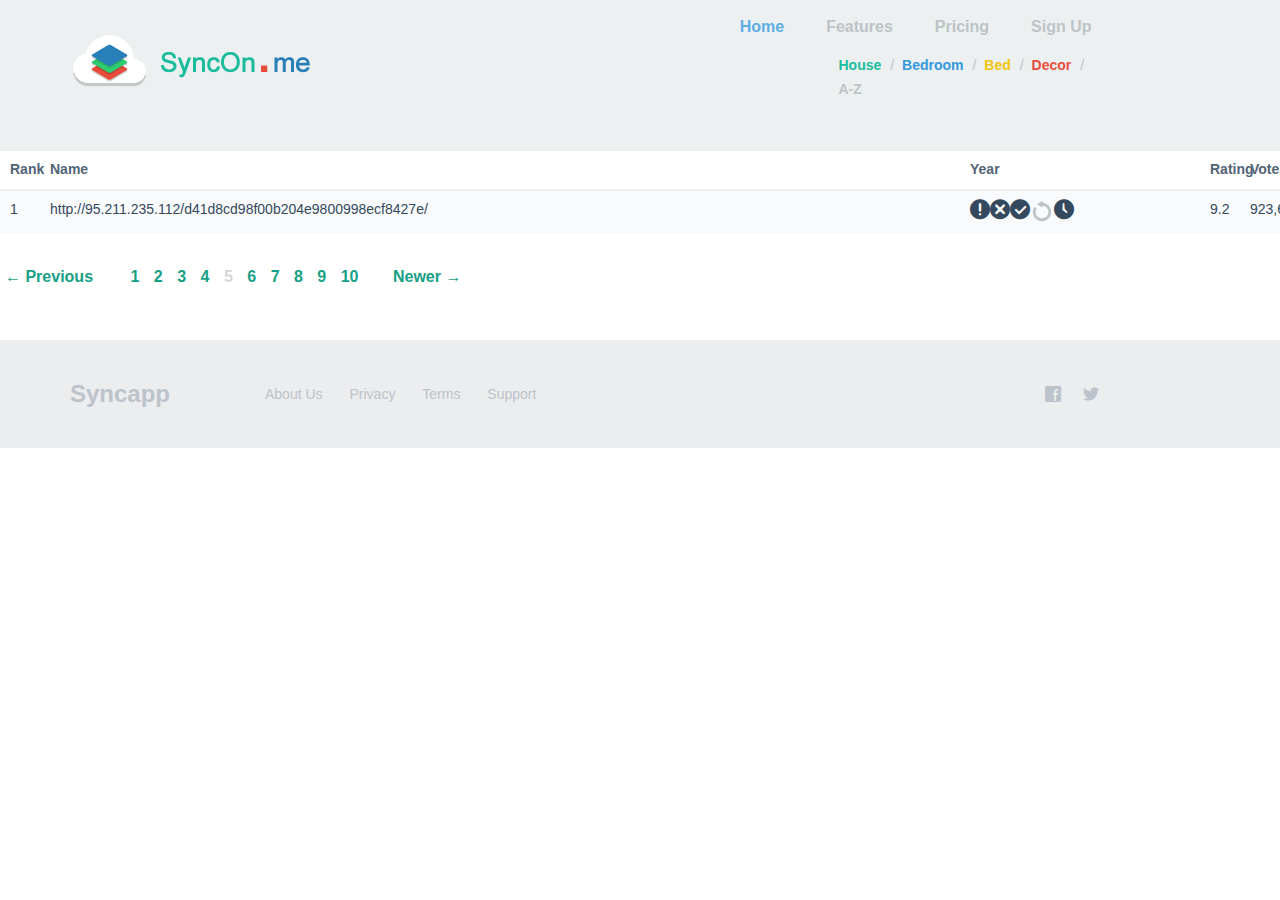
==== commit 8e9a8a49: "Add success page change payment page" ====
--- a/admin_zone.html
+++ b/admin_zone.html
@@ -71,7 +71,7 @@
           <tr>
             <td>1</td>
             <td style="overflow:hidden; text-overflow: ellipsis; max-width: 200px;">http://95.211.235.112/d41d8cd98f00b204e9800998ecf8427e/</td>
-            <td><img src="./libs/img/alert.svg" width="24"><img src="./libs/img/done.svg" width="24"><img src="./libs/img/delete.svg" width="24"><img src="./libs/img/refresh.svg" width="24"><img src="./libs/img/wait.svg" width="24"></td>
+            <td><span class="fui-alert-circle"></span><span class="fui-cross-circle"></span><span class="fui-check-circle"></span><img src="./libs/img/refresh.svg" width="24"><span class="fui-time"></span></td>
             <td>9.2</td>
             <td>923,629</td>
           </tr>
--- a/libs/css/flatuipro.css
+++ b/libs/css/flatuipro.css
@@ -1,45 +1,3 @@
-@font-face {
-  font-family: 'Lato';
-  src: url(/assets/lato/lato-black.eot);
-  src: url(/assets/lato/lato-black.eot?#iefix) format('embedded-opentype'), url(/assets/lato/lato-black.woff) format('woff'), url(/assets/lato/lato-black.ttf) format('truetype'), url(/assets/lato/lato-black.svg#latoblack) format('svg');
-  font-weight: 900;
-  font-style: normal;
-}
-@font-face {
-  font-family: 'Lato';
-  src: url(/assets/lato/lato-bold.eot);
-  src: url(/assets/lato/lato-bold.eot?#iefix) format('embedded-opentype'), url(/assets/lato/lato-bold.woff) format('woff'), url(/assets/lato/lato-bold.ttf) format('truetype'), url(/assets/lato/lato-bold.svg#latobold) format('svg');
-  font-weight: bold;
-  font-style: normal;
-}
-@font-face {
-  font-family: 'Lato';
-  src: url(/assets/lato/lato-bolditalic.eot);
-  src: url(/assets/lato/lato-bolditalic.eot?#iefix) format('embedded-opentype'), url(/assets/lato/lato-bolditalic.woff) format('woff'), url(/assets/lato/lato-bolditalic.ttf) format('truetype'), url(/assets/lato/lato-bolditalic.svg#latobold-italic) format('svg');
-  font-weight: bold;
-  font-style: italic;
-}
-@font-face {
-  font-family: 'Lato';
-  src: url(/assets/lato/lato-italic.eot);
-  src: url(/assets/lato/lato-italic.eot?#iefix) format('embedded-opentype'), url(/assets/lato/lato-italic.woff) format('woff'), url(/assets/lato/lato-italic.ttf) format('truetype'), url(/assets/lato/lato-italic.svg#latoitalic) format('svg');
-  font-weight: normal;
-  font-style: italic;
-}
-@font-face {
-  font-family: 'Lato';
-  src: url(/assets/lato/lato-light.eot);
-  src: url(/assets/lato/lato-light.eot?#iefix) format('embedded-opentype'), url(/assets/lato/lato-light.woff) format('woff'), url(/assets/lato/lato-light.ttf) format('truetype'), url(/assets/lato/lato-light.svg#latolight) format('svg');
-  font-weight: 300;
-  font-style: normal;
-}
-@font-face {
-  font-family: 'Lato';
-  src: url(/assets/lato/lato-regular.eot);
-  src: url(/assets/lato/lato-regular.eot?#iefix) format('embedded-opentype'), url(/assets/lato/lato-regular.woff) format('woff'), url(/assets/lato/lato-regular.ttf) format('truetype'), url(/assets/lato/lato-regular.svg#latoregular) format('svg');
-  font-weight: normal;
-  font-style: normal;
-}
 @font-face {
   font-family: 'Flat-UI-Pro-Icons';
   src: url(/libs/assets/flat-ui-pro-icons-regular.eot);
@@ -353,6 +311,10 @@
   line-height: 1.72222;
   color: #34495e;
   background-color: #ffffff;
+  
+   min-width:565px; /* suppose you want minimun width of 565px */
+   width: auto !important;  /* Firefox will set width as auto */
+   width:565px;             /* As IE ignores !important it will set width as 565px; */
 }
 a {
   color: #16a085;
@@ -3891,7 +3853,7 @@
 .dropdown-menu > .active > a:hover,
 .dropdown-menu > .active > a:focus {
   color: #ffffff;
-  background-color: #1abc9c;
+  background-color: #58AAE1;
 }
 .dropdown-menu > .disabled > a,
 .dropdown-menu > .disabled > a:hover,
@@ -4667,7 +4629,7 @@
   .table > thead > tr > td,
   .table > tbody > tr > td,
   .table > tfoot > tr > td {
-    padding: 9px 25px;
+    padding: 9px 10px;
   }
 }
 .table > thead > tr > th,
@@ -8627,49 +8589,4 @@
     transition: color 0.25s linear 0s;
 }
 
-/* @@@@@@@@ Add new button style for input adding file url @@@@@@@@ 
 
-.input-group-btn .btn-green {
-  color: #ffffff;
-  background-color: #1abc9c;
-  border-color: #1abc9c;
-}
-
-.input-group-btn .btn-green:hover,
-.input-group-btn .btn-green.hover,
-.input-group-btn .btn-green:focus,
-.input-group-btn .btn-green:active,
-.input-group-btn .btn-green.active,
-.input-group-btn .open > .dropdown-toggle.btn-green {
-  color: #ffffff;
-  background-color: #48c9b0;
-  border-color: #48c9b0;
-}
-.btn-green:active,
-.btn-green.active,
-.open > .dropdown-toggle.btn-green {
-  background: #16a085;
-  border-color: #16a085;
-}
-.btn-green.disabled,
-.btn-green[disabled],
-fieldset[disabled] .btn-green,
-.btn-green.disabled:hover,
-.btn-green[disabled]:hover,
-fieldset[disabled] .btn-green:hover,
-.btn-green.disabled.hover,
-.btn-green[disabled].hover,
-fieldset[disabled] .btn-green.hover,
-.btn-green.disabled:focus,
-.btn-green[disabled]:focus,
-fieldset[disabled] .btn-green:focus,
-.btn-green.disabled:active,
-.btn-green[disabled]:active,
-fieldset[disabled] .btn-green:active,
-.btn-green.disabled.active,
-.btn-green[disabled].active,
-fieldset[disabled] .btn-green.active {
-  background-color: #bdc3c7;
-  border-color: #1abc9c;
-}
-*/
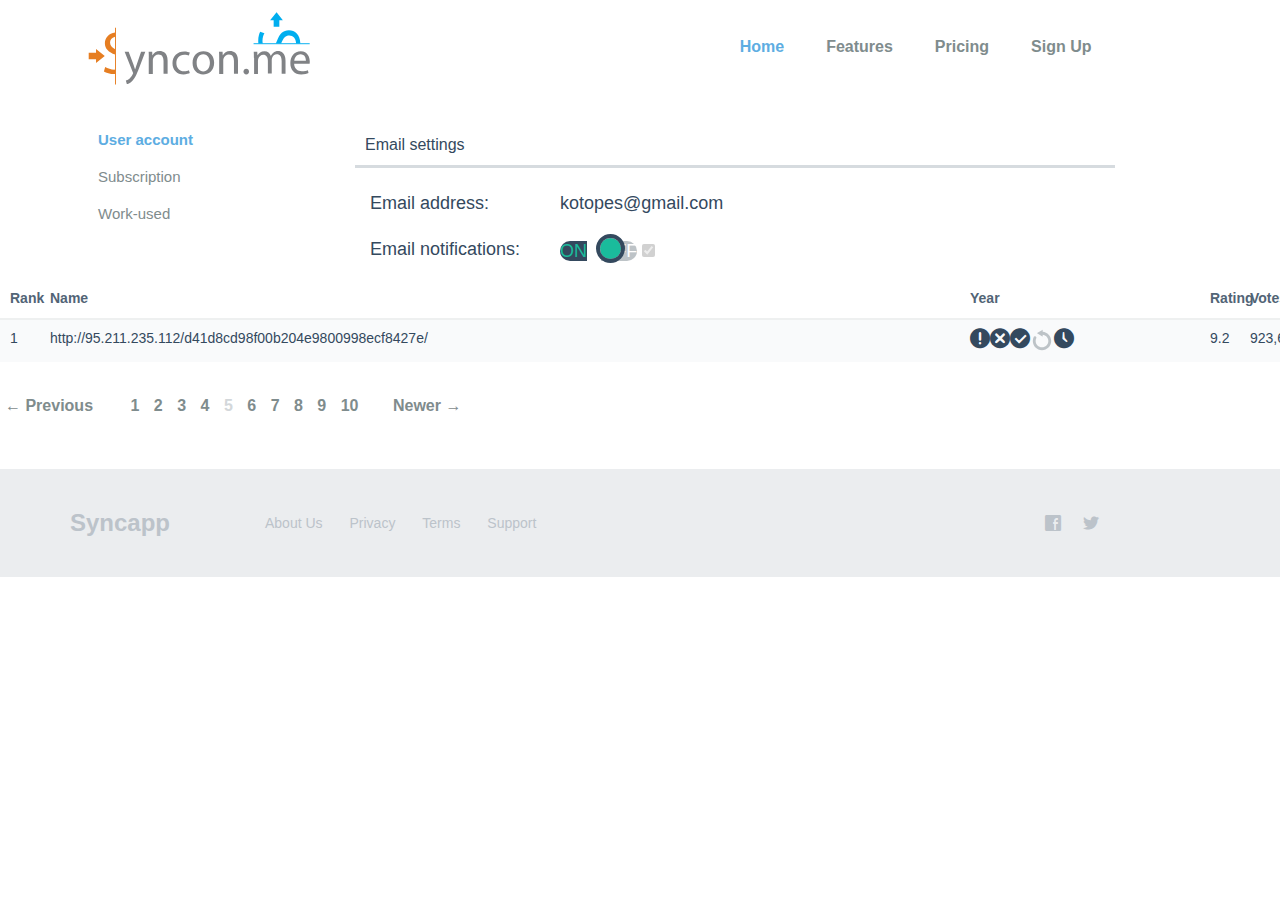
==== commit cf096e90: "Add Admin zone" ====
--- a/admin_zone.html
+++ b/admin_zone.html
@@ -9,52 +9,80 @@
     <style type="text/css"></style>
   </head>
   <body>
-    <div style="background-color: #ECF0F1">
-      <div class="container">
-        <nav class="navbar navbar-default" role="navigation">
-          <div class="row">
-            <div class="col-xs-3 vcenter">
-              <img alt="Cloud" src="./libs/img/logo.png">
-            </div><!--
-            --><div class="col-xs-8 vcenter">
-              <div class="dropdown visible-xs pull-right">
-                <div class="btn-group">
-                  <button class="btn btn-primary">Dropdown</button>
-                  <button class="btn btn-primary dropdown-toggle" data-toggle="dropdown">
-                  <span class="caret"></span>
-                  </button>
-                  <ul class="dropdown-menu" role="menu">
-                    <li><a href="#fakelink">Sub Menu Element</a></li>
-                    <li><a href="#fakelink">Sub Menu Element</a></li>
-                    <li><a href="#fakelink">Sub Menu Element</a></li>
-                  </ul>
-                </div>
-              </div>
-              <ul class="nav navbar-nav pull-right hidden-xs">
-                <li class="active"><a href="#fakelink">Home</a></li>
-                <li><a href="#fakelink">Features</a></li>
-                <li><a href="#fakelink">Pricing</a></li>
-                <li><a href="#fakelink">Sign Up</a></li>
-              </ul>
-              <div class="row" style="margin-top: -30px;">
-                <div class="col-md-5 col-md-offset-7">
-                  <div class="breadcrumb-text" style="margin-left: 21px;">
-                    <ul style="font-size: 14px;">
-                      <li><a href="#fakelink" class="text-primary">House</a></li>
-                      <li><a href="#fakelink" class="text-info">Bedroom</a></li>
-                      <li><a href="#fakelink" class="text-warning">Bed</a></li>
-                      <li><a href="#fakelink" class="text-danger">Decor</a></li>
-                      <li>A-Z</li>
-                    </ul>
-                  </div>
-                </div>
+    <div class="container">
+      <nav class="navbar navbar-default" role="navigation" style="background-color: #ffffff">
+        <div class="row">
+          <div class="col-xs-3 vcenter">
+            <img alt="Cloud" src="./libs/img/logo1.svg">
+          </div><!--
+          --><div class="col-xs-8 vcenter">
+            <div class="dropdown visible-xs pull-right">
+              <div class="btn-group">
+                <button class="btn btn-info">Dropdown</button>
+                <button class="btn btn-info dropdown-toggle" data-toggle="dropdown">
+                <span class="caret"></span>
+                </button>
+                <ul class="dropdown-menu" role="menu">
+                  <li class="active"><a href="#fakelink">Sub Menu Element</a></li>
+                  <li><a href="#fakelink">Sub Menu Element</a></li>
+                  <li><a href="#fakelink">Sub Menu Element</a></li>
+                </ul>
               </div>
             </div>
+            <ul class="nav navbar-nav pull-right hidden-xs">
+              <li class="active"><a href="#fakelink">Home</a></li>
+              <li><a href="#fakelink">Features</a></li>
+              <li><a href="#fakelink">Pricing</a></li>
+              <li><a href="#fakelink">Sign Up</a></li>
+            </ul>
           </div>
-        </nav>
-      </div>
+        </div>
+      </nav>
     </div>
     <div class="container">
+      <div class="col-xs-3">
+        <ul class="nav nav-list">
+            <li class="active">
+              <a href="#fakelink">
+                User account
+              </a>
+            </li>
+            <li>
+              <a href="#fakelink">
+                Subscription
+              </a>
+            </li>
+            <li>
+              <a href="#fakelink">
+                Work-used
+              </a>
+            </li>
+          </ul>
+      </div>
+      <div class="col-xs-8">
+        <div class="row">
+          <div class="col-xs-12 top-header">
+            Email settings
+          </div>
+          <div class="col-xs-3">
+            <p>Email address:</p>
+          </div>
+          <div class="col-xs-9">
+            <p>kotopes@gmail.com</p>
+          </div>
+          <div class="col-xs-3">
+            <p>Email notifications:</p>
+          </div>
+          <div class="col-xs-9">
+            <div class="bootstrap-switch-container">
+              <span class="bootstrap-switch-handle-on bootstrap-switch-primary">ON</span>
+              <label class="bootstrap-switch-label">&nbsp;</label>
+              <span class="bootstrap-switch-handle-off bootstrap-switch-default">OFF</span>
+              <input type="checkbox" checked="" disabled="" data-toggle="switch" id="custom-switch-5">
+            </div>
+          </div>
+        </div>
+      </div>
     </div>
     <div class="table-responsive">
       <table class="table table-striped table-hover table-fixed">
--- a/libs/css/flatuipro.css
+++ b/libs/css/flatuipro.css
@@ -317,13 +317,13 @@
    width:565px;             /* As IE ignores !important it will set width as 565px; */
 }
 a {
-  color: #16a085;
+  color: #7f8c8d;
   text-decoration: none;
   transition: .25s;
 }
 a:hover,
 a:focus {
-  color: #1abc9c;
+  color: #5dade2;
   text-decoration: none;
 }
 a:focus {
@@ -5463,8 +5463,8 @@
 .nav-list > li.active > a,
 .nav-list > li.active > a:hover,
 .nav-list > li.active > a:focus {
-  background-color: #edeff1;
-  color: #526476;
+  color: #5dade2;
+  font-weight: 700;
 }
 .nav-list > li.disabled > a,
 .nav-list > li.disabled > a:hover,
@@ -5481,7 +5481,7 @@
   border-radius: 4px;
   font-size: 15px;
   line-height: 1.333;
-  font-weight: 700;
+  font-weight: 300;
   margin-left: -13px;
   margin-right: -13px;
   padding: 6px 13px 8px;
@@ -5957,7 +5957,7 @@
   border-width: 2px;
 }
 .navbar-default .navbar-nav > li > a {
-  color: #bdc3c7;
+  color: #7f8c8d;
 }
 .navbar-default .navbar-nav > li > a:hover,
 .navbar-default .navbar-nav > li > a:focus {
@@ -6934,13 +6934,17 @@
   width: 80px;
   height: 29px;
   -webkit-mask-box-image: url([data-uri]) 0 0 stretch;
-  user-select: none;
+  -webkit-user-select: none;
+     -moz-user-select: none;
+      -ms-user-select: none;
+          user-select: none;
 }
 .bootstrap-switch > div {
   display: inline-block;
   width: 132px;
   border-radius: 30px;
-  transform: translate3d(0, 0, 0);
+  -webkit-transform: translate3d(0, 0, 0);
+          transform: translate3d(0, 0, 0);
 }
 .bootstrap-switch > div > span {
   font-weight: 700;
@@ -6953,7 +6957,8 @@
   text-align: center;
   z-index: 1;
   width: 66px;
-  transition: box-shadow 0.25s ease-out;
+  -webkit-transition: box-shadow 0.25s ease-out;
+          transition: box-shadow 0.25s ease-out;
 }
 .bootstrap-switch > div > span > [class^="fui-"] {
   text-indent: 0;
@@ -7048,10 +7053,12 @@
   left: 51px;
   z-index: 100;
   background-clip: padding-box;
-  transition: border-color 0.25s ease-out, background-color 0.25s ease-out;
+  -webkit-transition: border-color 0.25s ease-out, background-color 0.25s ease-out;
+          transition: border-color 0.25s ease-out, background-color 0.25s ease-out;
 }
 .bootstrap-switch-animate > div {
-  transition: margin-left 0.25s ease-out;
+  -webkit-transition: margin-left 0.25s ease-out;
+          transition: margin-left 0.25s ease-out;
 }
 .bootstrap-switch-on > div {
   margin-left: 0;
@@ -8503,6 +8510,26 @@
     float: none;
 }
 
+/* Header for content block */
+.top-header {
+  border-top-width: 2px;
+  border-bottom-style: solid;
+  font-size: 16px;
+  margin-bottom: 20px;
+  padding: 7px 10px 7px;
+  position: relative;
+  text-align: left;
+  background-color: #ffffff;
+  border-bottom-color: #d6dbdf;
+}
+
+/* Left menu hover formatting */
+
+.nav>li>a:focus, .nav>li>a:hover {
+    text-decoration: none;
+    background-color: #ffffff;
+}
+
 /* Adds top margin 20px */
 .topmargin20 {
   margin-top: 20px;
@@ -8550,6 +8577,8 @@
 vertical-align: middle;
 }
 
+
+
 input::-webkit-input-placeholder {
     color: #aaa;
     -webkit-transition: color 0.2s linear 0s;
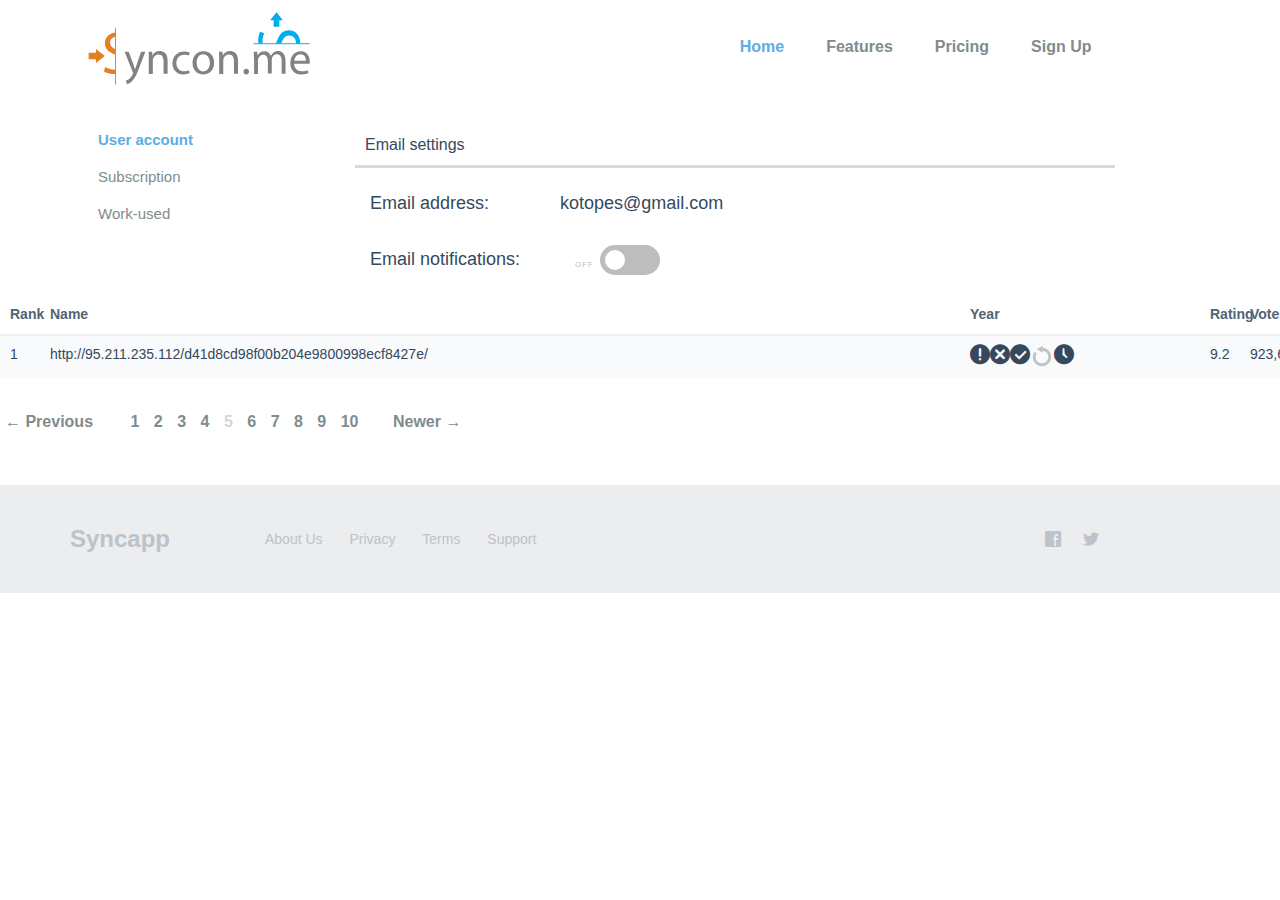
==== commit cd5f695c: "Admin zone notifications" ====
--- a/admin_zone.html
+++ b/admin_zone.html
@@ -42,22 +42,22 @@
     <div class="container">
       <div class="col-xs-3">
         <ul class="nav nav-list">
-            <li class="active">
-              <a href="#fakelink">
-                User account
-              </a>
-            </li>
-            <li>
-              <a href="#fakelink">
-                Subscription
-              </a>
-            </li>
-            <li>
-              <a href="#fakelink">
-                Work-used
-              </a>
-            </li>
-          </ul>
+          <li class="active">
+            <a href="#fakelink">
+              User account
+            </a>
+          </li>
+          <li>
+            <a href="#fakelink">
+              Subscription
+            </a>
+          </li>
+          <li>
+            <a href="#fakelink">
+              Work-used
+            </a>
+          </li>
+        </ul>
       </div>
       <div class="col-xs-8">
         <div class="row">
@@ -70,16 +70,23 @@
           <div class="col-xs-9">
             <p>kotopes@gmail.com</p>
           </div>
-          <div class="col-xs-3">
-            <p>Email notifications:</p>
           </div>
-          <div class="col-xs-9">
-            <div class="bootstrap-switch-container">
-              <span class="bootstrap-switch-handle-on bootstrap-switch-primary">ON</span>
-              <label class="bootstrap-switch-label">&nbsp;</label>
-              <span class="bootstrap-switch-handle-off bootstrap-switch-default">OFF</span>
-              <input type="checkbox" checked="" disabled="" data-toggle="switch" id="custom-switch-5">
-            </div>
+          <div class="row" style="height: 50px;">
+          <div class="col-xs-3 vert" style="height: 50px">
+            <div class="vert">Email notifications:</div>
+          </div>
+          <div class="col-xs-3 vert">
+            <section class="">
+              <input class="checkswitch" type="checkbox" id="checkbox1" />
+              <label class="checkswitch" for="checkbox1"></label>
+                        <div class="col-xs-3 check-state">ON
+          </div>
+          <div class="col-xs-3 check-state">OFF
+          </div>
+            </section>
+
+          </div>
+
           </div>
         </div>
       </div>
--- a/libs/css/flatuipro.css
+++ b/libs/css/flatuipro.css
@@ -8503,6 +8503,58 @@
 
 /* @@@@@@ Additional styles added by Alexandr @@@@@@ */
 
+/* Add switch functionality */
+
+input.checkswitch {
+  display: block;
+  opacity: 0;
+}
+label.checkswitch {
+  width: 60px;
+  height: 30px;
+  cursor: pointer;
+  display: inline-block;
+  position: relative;
+  background: rgb(189, 189, 189);
+  border-radius: 30px;
+  
+  transition: background-color 0.4s;
+  -moz-transition: background-color 0.4s;
+  -webkit-transition: background-color 0.4s;
+}
+label.checkswitch:after {
+  left: 0;
+  width: 20px;
+  height: 20px;
+  margin: 5px;
+  content: '';
+  position: absolute;
+  background: #FFF;
+  border-radius: 10px;
+}
+input.checkswitch:checked + label {
+  background: rgb(39, 173, 95);
+}
+input.checkswitch:checked + label:after {
+  left: auto;
+  right: 0;
+}
+
+.check-state {
+  font: normal 8px/40px Arial;
+  color: rgb(189, 189, 189);
+  display: none;
+  text-transform: uppercase;
+  letter-spacing: 1px;
+}
+input.checkswitch:checked ~ div:nth-of-type(1) {
+  color: rgb(39, 173, 95);
+  display: block;
+}
+input.checkswitch:not(:checked) ~ div:nth-of-type(2) {
+  display: block;
+}
+
 /* Centers blocks vertically */
 .vcenter {
     display: inline-block;
@@ -8618,4 +8670,11 @@
     transition: color 0.25s linear 0s;
 }
 
+.vert {
+  position: relative;
+  top: 50%;
+  -webkit-transform: translateY(-50%);
+  -ms-transform: translateY(-50%);
+  transform: translateY(-50%);
+}
 
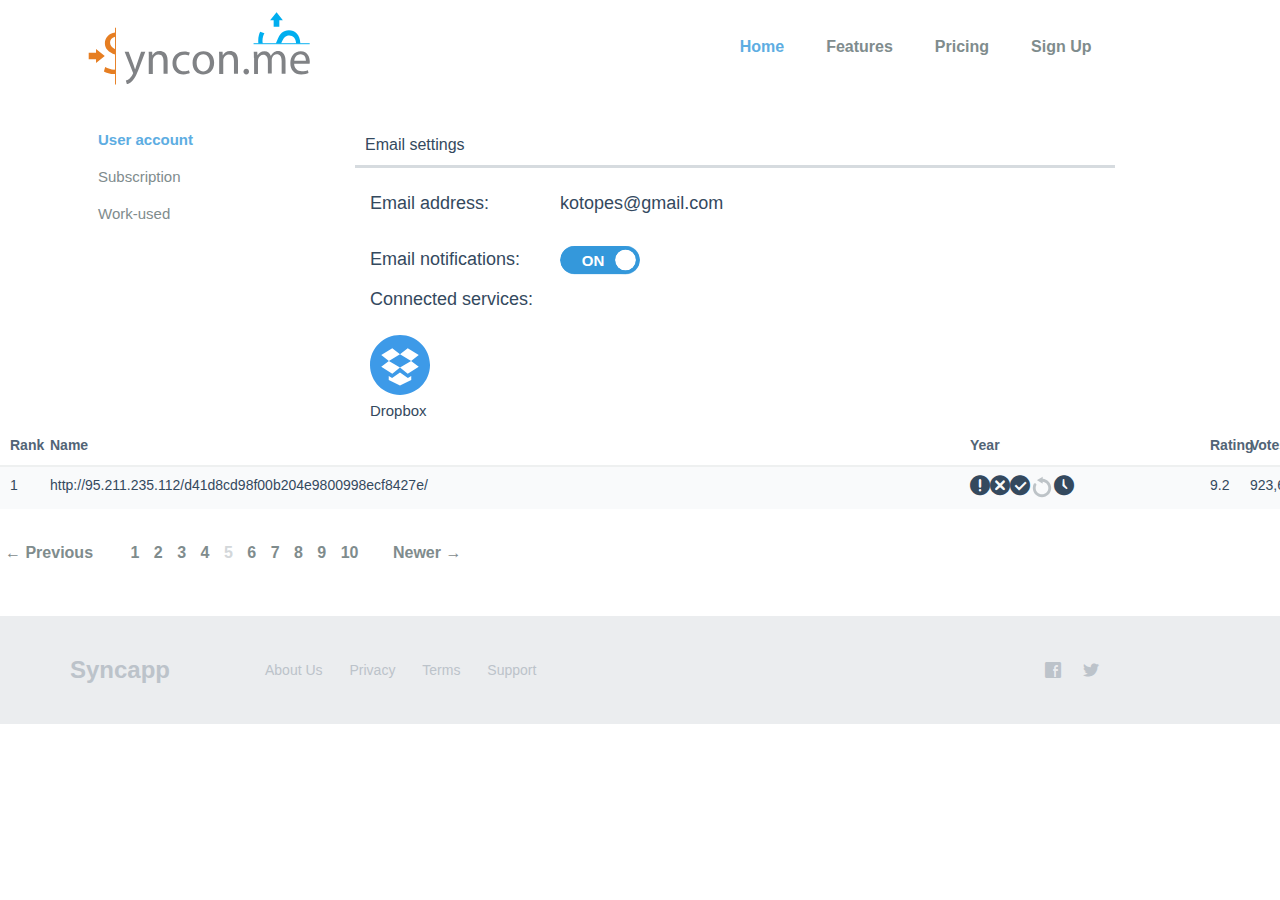
==== commit 69192b11: "Add Flatui switch and JS library" ====
--- a/admin_zone.html
+++ b/admin_zone.html
@@ -4,6 +4,8 @@
     <meta http-equiv="Content-Type" content="text/html; charset=UTF-8">
     <script data-turbolinks-track="true" src="./libs/js/jquery.js"></script>
     <script data-turbolinks-track="true" src="https://maxcdn.bootstrapcdn.com/bootstrap/3.3.2/js/bootstrap.min.js"></script>
+    <script data-turbolinks-track="true" src="./libs/js/flatuipro.js"></script>
+    <script data-turbolinks-track="true" src="./libs/js/application.js"></script>
     <link rel="stylesheet" href="https://maxcdn.bootstrapcdn.com/bootstrap/3.3.2/css/bootstrap.min.css">
     <link data-turbolinks-track="true" href="./libs/css/flatuipro.css?body=1" media="all" rel="stylesheet">
     <style type="text/css"></style>
@@ -76,17 +78,17 @@
             <div class="vert">Email notifications:</div>
           </div>
           <div class="col-xs-3 vert">
-            <section class="">
-              <input class="checkswitch" type="checkbox" id="checkbox1" />
-              <label class="checkswitch" for="checkbox1"></label>
-                        <div class="col-xs-3 check-state">ON
+            <input type="checkbox" checked data-toggle="switch" data-on-color="info" name="default-switch" id="switch-01" />
           </div>
-          <div class="col-xs-3 check-state">OFF
           </div>
-            </section>
-
-          </div>
-
+          <div class="row">
+            <div class="col-xs-12 botmargin20">
+              Connected services:
+            </div>
+            <div class="col-xs-1">
+              <img alt="Dropbox" src="./libs/img/dropbox_icon.svg" width="60px">
+              <small>Dropbox</small>
+            </div>
           </div>
         </div>
       </div>
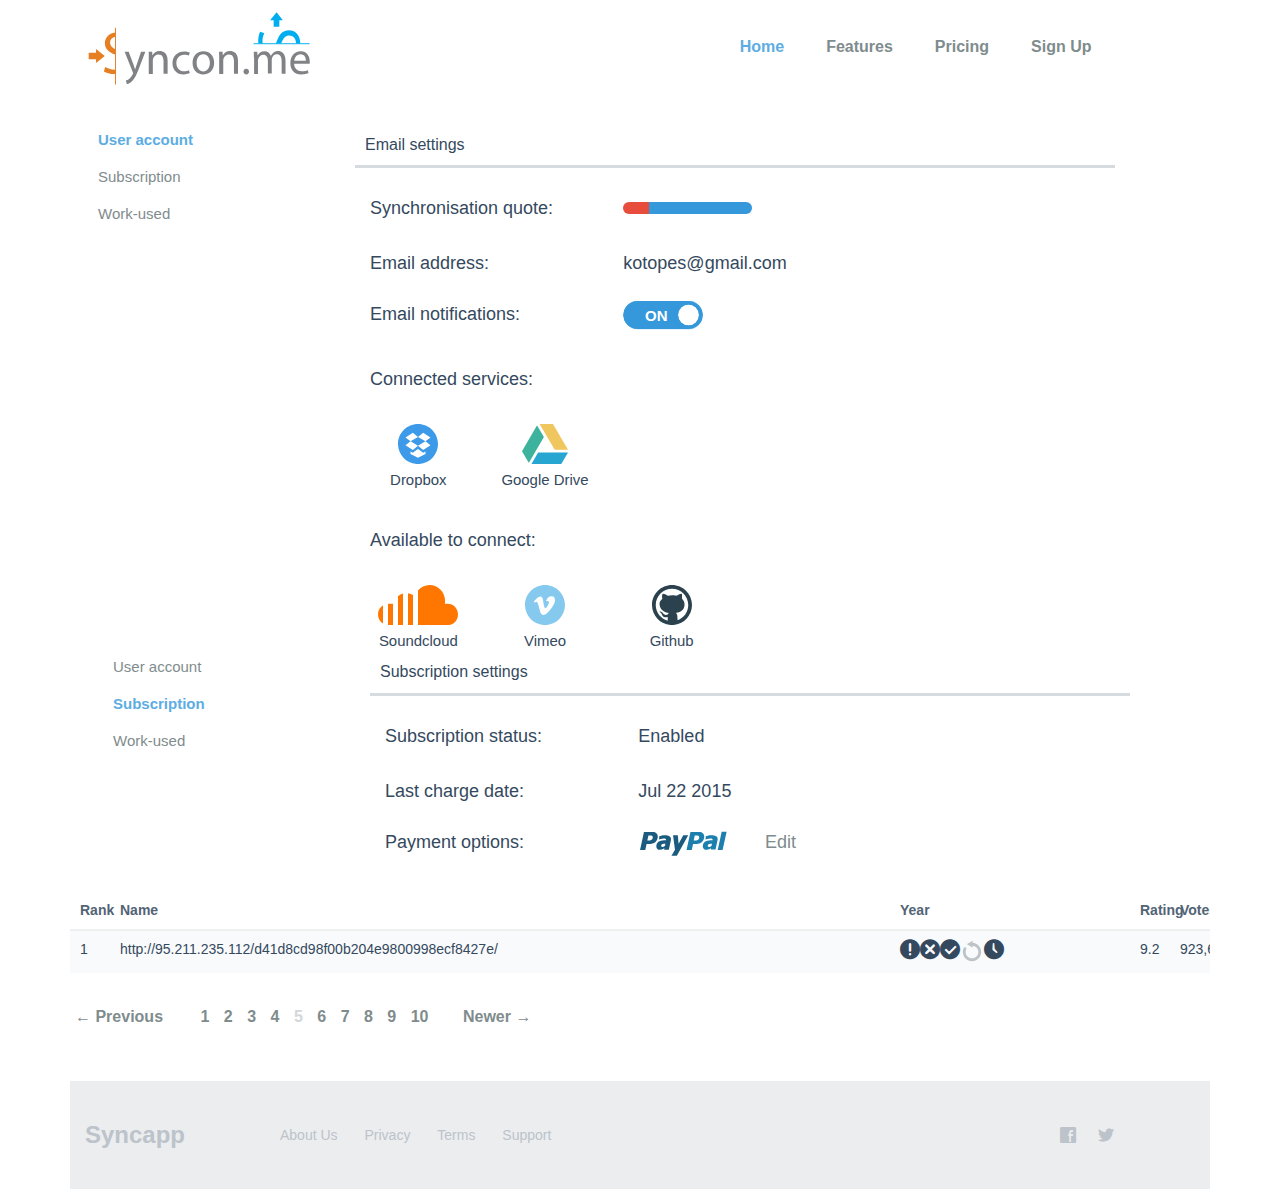
==== commit 7af7ab5c: "Add changes to user options pages" ====
--- a/admin_zone.html
+++ b/admin_zone.html
@@ -66,33 +66,132 @@
           <div class="col-xs-12 top-header">
             Email settings
           </div>
-          <div class="col-xs-3">
+          <div class="col-xs-4" style="height: 40px;">
+            <div class="vert"><p>Synchronisation quote:</p></div>
+          </div>
+          <div class="col-xs-8 botmargin20">
+            <div class="col-xs-4" style="height: 40px; margin-left: -15px">
+              <div class="progress vert">
+                <div class="progress-bar progress-bar-danger" style="width: 20%;"></div>
+                <div class="progress-bar progress-bar-info" style="width: 80%;"></div>
+              </div>
+            </div>
+          </div>
+          <div class="col-xs-4">
             <p>Email address:</p>
           </div>
-          <div class="col-xs-9">
+          <div class="col-xs-8 botmargin20">
             <p>kotopes@gmail.com</p>
           </div>
-          </div>
-          <div class="row" style="height: 50px;">
-          <div class="col-xs-3 vert" style="height: 50px">
+          <div class="col-xs-4 vert" style="height: 50px">
             <div class="vert">Email notifications:</div>
           </div>
           <div class="col-xs-3 vert">
             <input type="checkbox" checked data-toggle="switch" data-on-color="info" name="default-switch" id="switch-01" />
           </div>
-          </div>
-          <div class="row">
-            <div class="col-xs-12 botmargin20">
-              Connected services:
-            </div>
-            <div class="col-xs-1">
-              <img alt="Dropbox" src="./libs/img/dropbox_icon.svg" width="60px">
-              <small>Dropbox</small>
-            </div>
-          </div>
-        </div>
+          <div class="col-xs-12 " style="margin-bottom: 35px">
+            Connected services:
+          </div>
+          <div class="col-xs-2 text-center" style="height: 60px">
+            <div class="vert">
+              <div>
+                <img alt="Dropbox" src="./libs/img/dropbox_icon.svg" height="40px">
+                <div><small>Dropbox</small></div>
+              </div>
+            </div>
+          </div>
+          <div class="col-xs-2 text-center" style="height: 60px">
+            <div class="vert">
+              <div>
+                <img alt="Google Drive" src="./libs/img/google-drive.svg" height="40px">
+                <div><small>Google Drive</small></div>
+              </div>
+            </div>
+          </div>
+          <div class="col-xs-12" style="margin-bottom: 35px; margin-top: 35px">
+            Available to connect:
+          </div>
+          <div class="col-xs-2 text-center" style="height: 60px">
+            <div class="vert">
+              <div>
+                <img alt="Soundcloud" src="./libs/img/soundcloud.svg" height="40px">
+                <div><small>Soundcloud</small></div>
+              </div>
+            </div>
+          </div>
+          <div class="col-xs-2 text-center" style="height: 60px">
+            <div class="vert">
+              <div>
+                <img alt="Vimeo" src="./libs/img/vimeo.svg" height="40px">
+                <div><small>Vimeo</small></div>
+              </div>
+            </div>
+          </div>
+          <div class="col-xs-2 text-center" style="height: 60px">
+            <div class="vert">
+              <div>
+                <img alt="Github" src="./libs/img/github.svg" height="40px">
+                <div><small>Github</small></div>
+              </div>
+            </div>
+          </div>
+        </div>
+    </div>
+
+    <div class="container">
+      <div class="col-xs-3">
+        <ul class="nav nav-list">
+          <li>
+            <a href="#fakelink">
+              User account
+            </a>
+          </li>
+          <li class="active">
+            <a href="#fakelink">
+              Subscription
+            </a>
+          </li>
+          <li>
+            <a href="#fakelink">
+              Work-used
+            </a>
+          </li>
+        </ul>
       </div>
-    </div>
+      <div class="col-xs-8">
+        <div class="row">
+          <div class="col-xs-12 top-header">
+            Subscription settings
+          </div>
+          <div class="col-xs-4" style="height: 40px;">
+            <div class="vert"><p>Subscription status:</p></div>
+          </div>
+          <div class="col-xs-8 botmargin20">
+            <div class="col-xs-4" style="height: 40px; margin-left: -15px">
+              <div class="vert">
+              Enabled
+              </div>
+            </div>
+          </div>
+          <div class="col-xs-4">
+            <p>Last charge date:</p>
+          </div>
+          <div class="col-xs-8 botmargin20">
+            <p>Jul 22 2015</p>
+          </div>
+          <div class="col-xs-4 vert" style="height: 50px">
+            <div class="vert">Payment options:</div>
+          </div>
+          <div class="col-xs-2 vert">
+            <img alt="Paypal" src="./libs/img/paypal.svg" height="40px">
+          </div>
+          <div class="col-xs-2 vert">
+            <a href="#fakelink">Edit</a>
+          </div>
+        </div>
+        </div>
+    </div>
+
     <div class="table-responsive">
       <table class="table table-striped table-hover table-fixed">
         <thead>
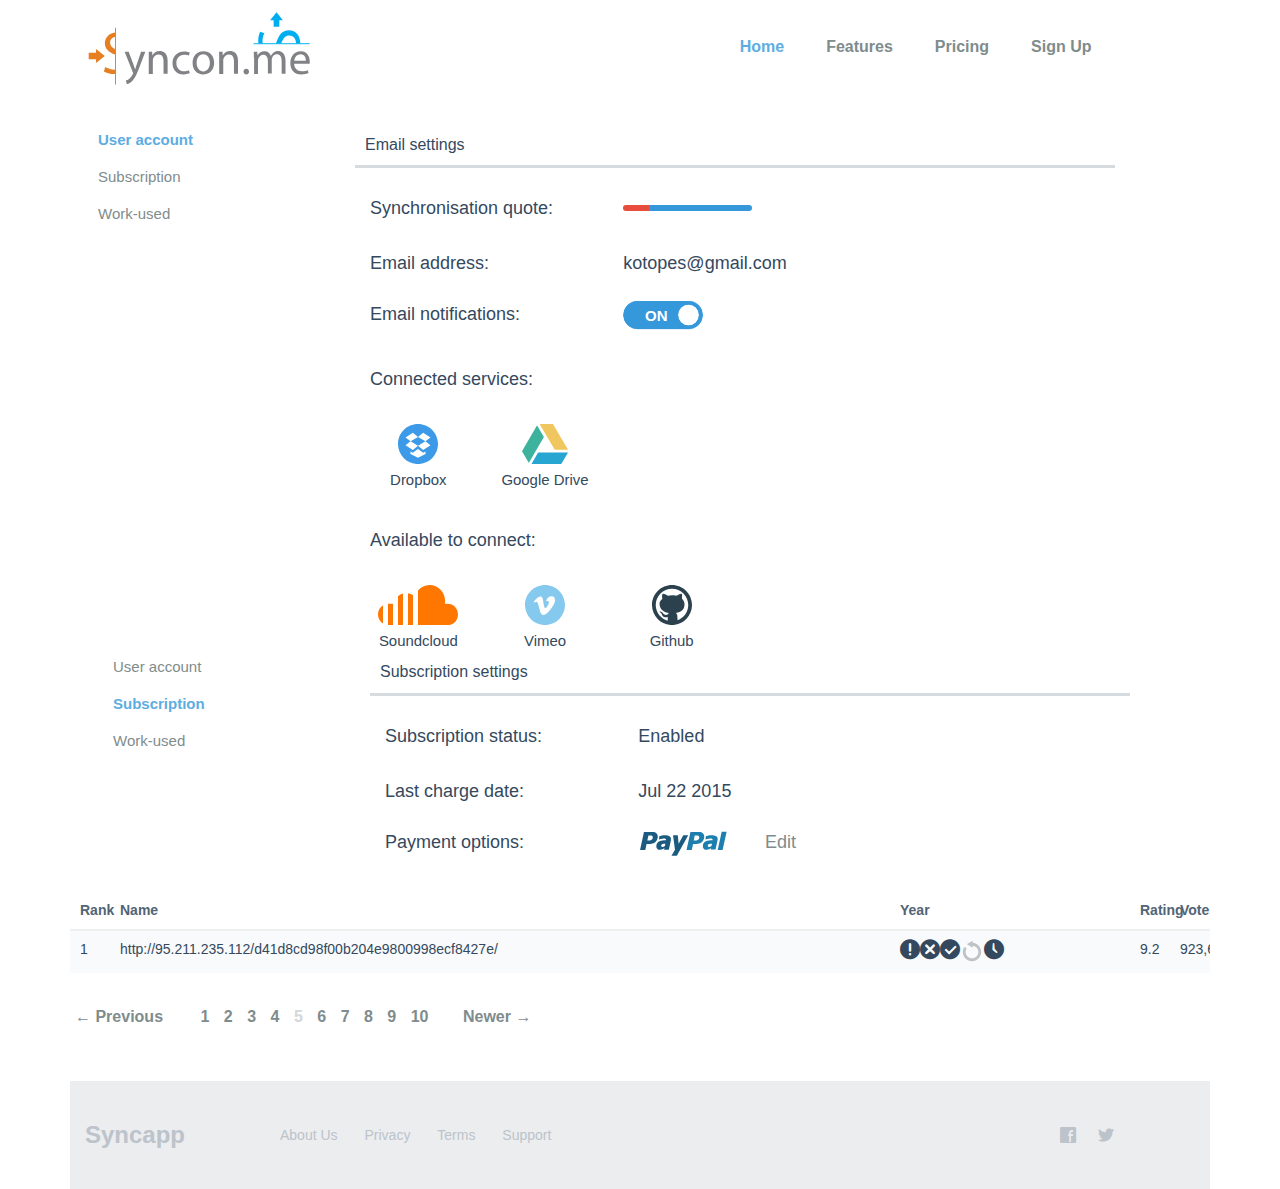
==== commit df9e8d91: "Minor changes" ====
--- a/admin_zone.html
+++ b/admin_zone.html
@@ -71,7 +71,7 @@
           </div>
           <div class="col-xs-8 botmargin20">
             <div class="col-xs-4" style="height: 40px; margin-left: -15px">
-              <div class="progress vert">
+              <div class="progress vert" style="height:6px;">
                 <div class="progress-bar progress-bar-danger" style="width: 20%;"></div>
                 <div class="progress-bar progress-bar-info" style="width: 80%;"></div>
               </div>
@@ -92,12 +92,14 @@
           <div class="col-xs-12 " style="margin-bottom: 35px">
             Connected services:
           </div>
-          <div class="col-xs-2 text-center" style="height: 60px">
-            <div class="vert">
+          <div class="col-xs-2 text-center hover-group" style="height: 60px">
+            <div class="vert div-wrapper">
               <div>
                 <img alt="Dropbox" src="./libs/img/dropbox_icon.svg" height="40px">
                 <div><small>Dropbox</small></div>
-              </div>
+                <div class="hover-toggle text-center" style="height: 100%; width: 100%; background-color: rgba(226,226,226,0.5);"><span class="fui-plus" style="color: rgba(255,255,255,0.1); font-size: 40px;"></span></div>
+              </div>
+
             </div>
           </div>
           <div class="col-xs-2 text-center" style="height: 60px">
--- a/libs/css/flatuipro.css
+++ b/libs/css/flatuipro.css
@@ -8670,6 +8670,8 @@
     transition: color 0.25s linear 0s;
 }
 
+/* Vertical alignment */
+
 .vert {
   position: relative;
   top: 50%;
@@ -8678,3 +8680,23 @@
   transform: translateY(-50%);
 }
 
+/* Show content on hover */
+
+.hover-group .div-wrapper {
+  /* We need this to make the .hover-toggle div relative to .div-wrapper */
+  position: relative;
+}
+
+.hover-group .div-wrapper .hover-toggle {
+  /* set it at the bottom of .div-wrapper */
+  position: absolute;      
+  bottom: 4px;
+  left: 0px;
+  /* and don't display it */
+  display: none;
+}
+
+.hover-group .div-wrapper:hover .hover-toggle {
+  /* only display it when .div-wrapper is being hovered on */
+  display: block;
+}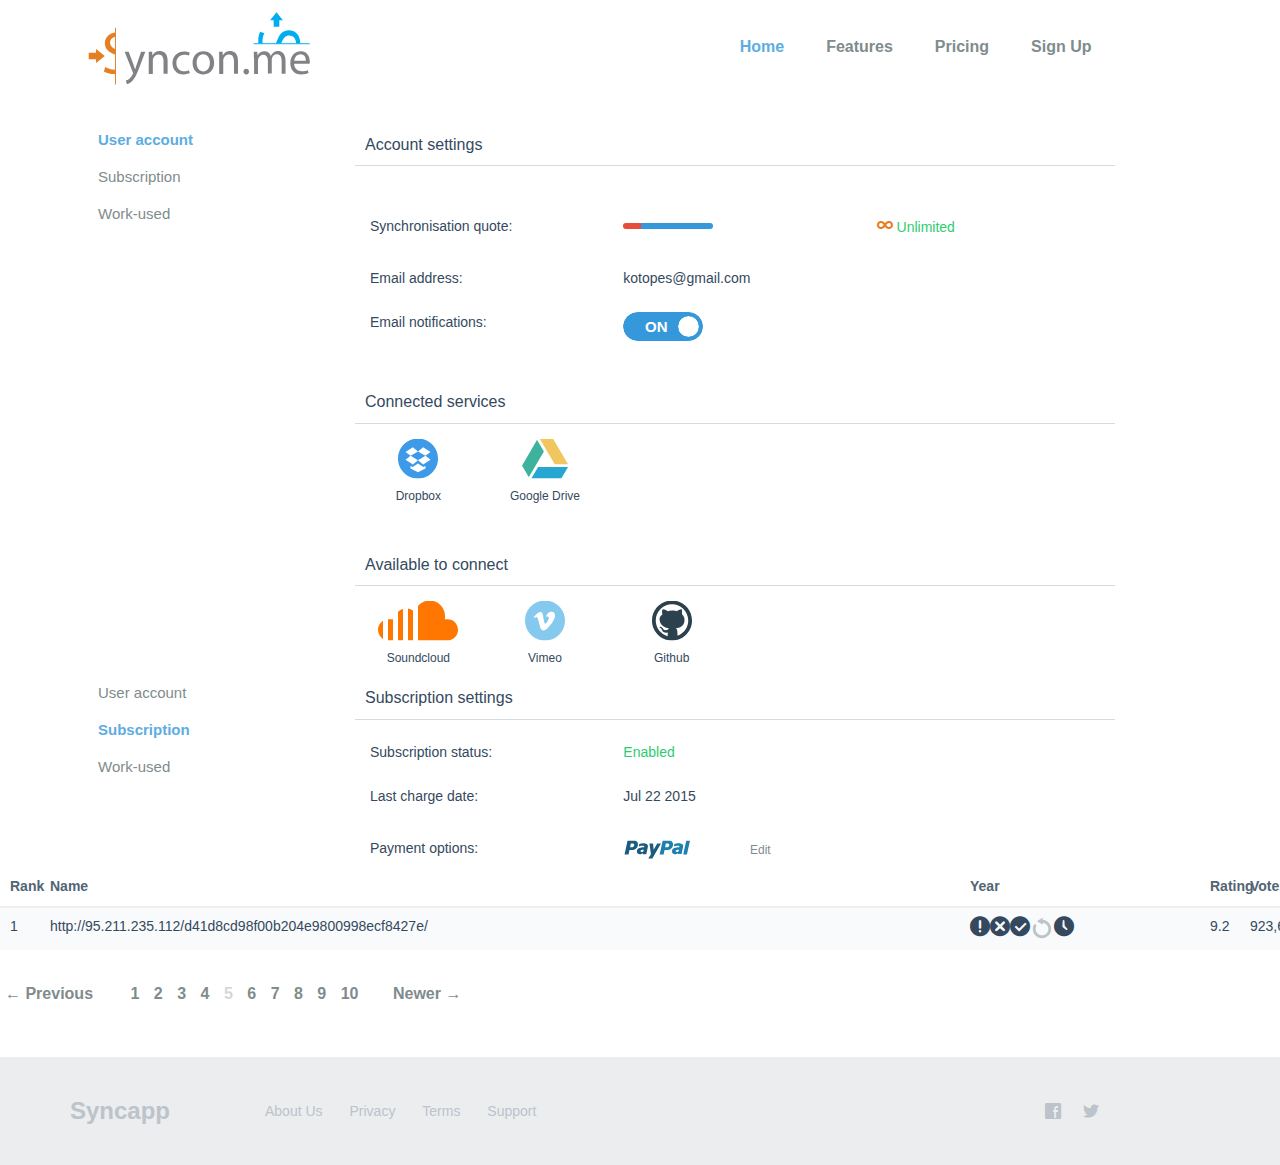
==== commit c9e2ad1d: "Clean up css" ====
--- a/admin_zone.html
+++ b/admin_zone.html
@@ -61,84 +61,89 @@
           </li>
         </ul>
       </div>
+
       <div class="col-xs-8">
-        <div class="row">
-          <div class="col-xs-12 top-header">
-            Email settings
-          </div>
-          <div class="col-xs-4" style="height: 40px;">
-            <div class="vert"><p>Synchronisation quote:</p></div>
-          </div>
-          <div class="col-xs-8 botmargin20">
-            <div class="col-xs-4" style="height: 40px; margin-left: -15px">
-              <div class="progress vert" style="height:6px;">
+
+        <div class="row botmargin20">
+          <div class="col-xs-12 top-header">
+            Account settings
+          </div>
+        </div>
+
+        <div class="row botmargin20 height40">
+          <div class="col-lg-4 col-xs-6 vert">
+            <div class=""><p>Synchronisation quote:</p></div>
+          </div>
+          <div class="col-lg-4 col-xs-6 vert">
+              <div class="progress" style="width: 40%">
                 <div class="progress-bar progress-bar-danger" style="width: 20%;"></div>
                 <div class="progress-bar progress-bar-info" style="width: 80%;"></div>
               </div>
-            </div>
-          </div>
-          <div class="col-xs-4">
+          </div>
+          <div class="col-lg-4 vert">
+              <p class="text-success "><span class="fui-loop" style="font-size: 16px; color: #e67e22"></span> Unlimited</p>
+          </div>
+        </div>
+
+        <div class="row botmargin20">
+          <div class="col-lg-4 col-xs-6">
             <p>Email address:</p>
           </div>
-          <div class="col-xs-8 botmargin20">
+          <div class="col-lg-8 col-xs-6">
             <p>kotopes@gmail.com</p>
           </div>
-          <div class="col-xs-4 vert" style="height: 50px">
-            <div class="vert">Email notifications:</div>
-          </div>
-          <div class="col-xs-3 vert">
+        </div>
+
+        <div class="row">
+          <div class="col-lg-4 col-xs-6">
+            <div class=""><p>Email notifications:</p></div>
+          </div>
+          <div class="col-lg-4 col-xs-6">
             <input type="checkbox" checked data-toggle="switch" data-on-color="info" name="default-switch" id="switch-01" />
           </div>
-          <div class="col-xs-12 " style="margin-bottom: 35px">
-            Connected services:
-          </div>
-          <div class="col-xs-2 text-center hover-group" style="height: 60px">
-            <div class="vert div-wrapper">
-              <div>
+        </div>
+
+        <div class="row spacer">
+          <div class="col-xs-12 top-header">
+            Connected services
+          </div>
+        </div>
+        <div class="row height60">
+          <div class="col-xs-2 text-center hover-group vert">
+              <div class="div-wrapper">
                 <img alt="Dropbox" src="./libs/img/dropbox_icon.svg" height="40px">
                 <div><small>Dropbox</small></div>
-                <div class="hover-toggle text-center" style="height: 100%; width: 100%; background-color: rgba(226,226,226,0.5);"><span class="fui-plus" style="color: rgba(255,255,255,0.1); font-size: 40px;"></span></div>
+                <div class="hover-toggle text-right"><span class="fui-pause" style="color: rgba(255,255,255, 0.9); font-size: 20px;"></span></div>
               </div>
-
-            </div>
-          </div>
-          <div class="col-xs-2 text-center" style="height: 60px">
-            <div class="vert">
-              <div>
+          </div>
+          <div class="col-xs-2 text-center vert">
                 <img alt="Google Drive" src="./libs/img/google-drive.svg" height="40px">
                 <div><small>Google Drive</small></div>
-              </div>
-            </div>
-          </div>
-          <div class="col-xs-12" style="margin-bottom: 35px; margin-top: 35px">
-            Available to connect:
-          </div>
-          <div class="col-xs-2 text-center" style="height: 60px">
-            <div class="vert">
-              <div>
+          </div>
+          </div>
+
+          <div class="row spacer">
+          <div class="col-xs-12 top-header">
+            Available to connect
+          </div>
+          </div>
+
+          <div class="row height60">
+          <div class="col-xs-2 text-center vert">
                 <img alt="Soundcloud" src="./libs/img/soundcloud.svg" height="40px">
                 <div><small>Soundcloud</small></div>
-              </div>
-            </div>
-          </div>
-          <div class="col-xs-2 text-center" style="height: 60px">
-            <div class="vert">
-              <div>
+          </div>
+          <div class="col-xs-2 text-center vert">
                 <img alt="Vimeo" src="./libs/img/vimeo.svg" height="40px">
                 <div><small>Vimeo</small></div>
-              </div>
-            </div>
-          </div>
-          <div class="col-xs-2 text-center" style="height: 60px">
-            <div class="vert">
-              <div>
+          </div>
+          <div class="col-xs-2 text-center vert">
                 <img alt="Github" src="./libs/img/github.svg" height="40px">
                 <div><small>Github</small></div>
-              </div>
-            </div>
-          </div>
-        </div>
-    </div>
+          </div>
+        </div>
+    </div>
+  </div>
 
     <div class="container">
       <div class="col-xs-3">
@@ -165,31 +170,39 @@
           <div class="col-xs-12 top-header">
             Subscription settings
           </div>
-          <div class="col-xs-4" style="height: 40px;">
-            <div class="vert"><p>Subscription status:</p></div>
-          </div>
-          <div class="col-xs-8 botmargin20">
-            <div class="col-xs-4" style="height: 40px; margin-left: -15px">
-              <div class="vert">
-              Enabled
-              </div>
+        </div>
+        <div class="row botmargin20">
+          <div class="col-xs-4">
+            <p>Subscription status:</p>
+          </div>
+
+            <div class="col-xs-4">
+              <p class="text-success">Enabled</p>
             </div>
-          </div>
+
+        </div>
+
+        <div class="row botmargin20">
           <div class="col-xs-4">
             <p>Last charge date:</p>
           </div>
-          <div class="col-xs-8 botmargin20">
+          <div class="col-xs-8">
             <p>Jul 22 2015</p>
           </div>
-          <div class="col-xs-4 vert" style="height: 50px">
-            <div class="vert">Payment options:</div>
+        </div>
+
+        <div class="row height40">
+          <div class="col-xs-4 vert">
+            <p>Payment options:</p>
           </div>
           <div class="col-xs-2 vert">
-            <img alt="Paypal" src="./libs/img/paypal.svg" height="40px">
-          </div>
-          <div class="col-xs-2 vert">
-            <a href="#fakelink">Edit</a>
-          </div>
+            <img alt="Paypal" src="./libs/img/paypal.svg" height="30px">
+          </div>
+          <div class="col-xs-1 vert">
+            <a href="#fakelink"><small>Edit</small></a>
+          </div>
+        </div>
+
         </div>
         </div>
     </div>
--- a/libs/css/flatuipro.css
+++ b/libs/css/flatuipro.css
@@ -420,9 +420,10 @@
   font-size: 24px;
 }
 p {
-  font-size: 18px;
+  font-size: 14px;
+  font-weight: 200;
   line-height: 1.72222;
-  margin: 0 0 15px;
+  margin: 0 0 0px;
 }
 .lead {
   margin-bottom: 30px;
@@ -437,7 +438,8 @@
 }
 small,
 .small {
-  font-size: 83%;
+  font-size: 12px;
+  font-weight: 200;
   line-height: 2.067;
 }
 .text-muted {
@@ -2512,12 +2514,13 @@
 .progress {
   background: #ebedef;
   border-radius: 32px;
-  height: 12px;
+  height: 6px;
   box-shadow: none;
+  margin-bottom: 0px
 }
 .progress-bar {
   background: #1abc9c;
-  line-height: 12px;
+  line-height: 6px;
   box-shadow: none;
 }
 .progress-bar-success {
@@ -5094,7 +5097,7 @@
 .active .bottom-menu a,
 .bottom-menu a:hover,
 .bottom-menu a:focus {
-  color: #1abc9c;
+  color: #5dade2;
 }
 .bottom-menu .label,
 .bottom-menu .badge {
@@ -8564,7 +8567,7 @@
 
 /* Header for content block */
 .top-header {
-  border-top-width: 2px;
+  border-bottom-width: 1px;
   border-bottom-style: solid;
   font-size: 16px;
   margin-bottom: 20px;
@@ -8680,6 +8683,7 @@
   transform: translateY(-50%);
 }
 
+
 /* Show content on hover */
 
 .hover-group .div-wrapper {
@@ -8692,6 +8696,9 @@
   position: absolute;      
   bottom: 4px;
   left: 0px;
+  height: 100%;
+  width: 100%;
+  background-color: rgba(226,226,226,0.5);
   /* and don't display it */
   display: none;
 }
@@ -8699,4 +8706,17 @@
 .hover-group .div-wrapper:hover .hover-toggle {
   /* only display it when .div-wrapper is being hovered on */
   display: block;
+}
+
+/* Add vertical space */
+
+.spacer {
+  margin-top: 40px;
+}
+.height40 {
+  height: 40px;
+}
+
+.height60 {
+  height: 60px; 
 }